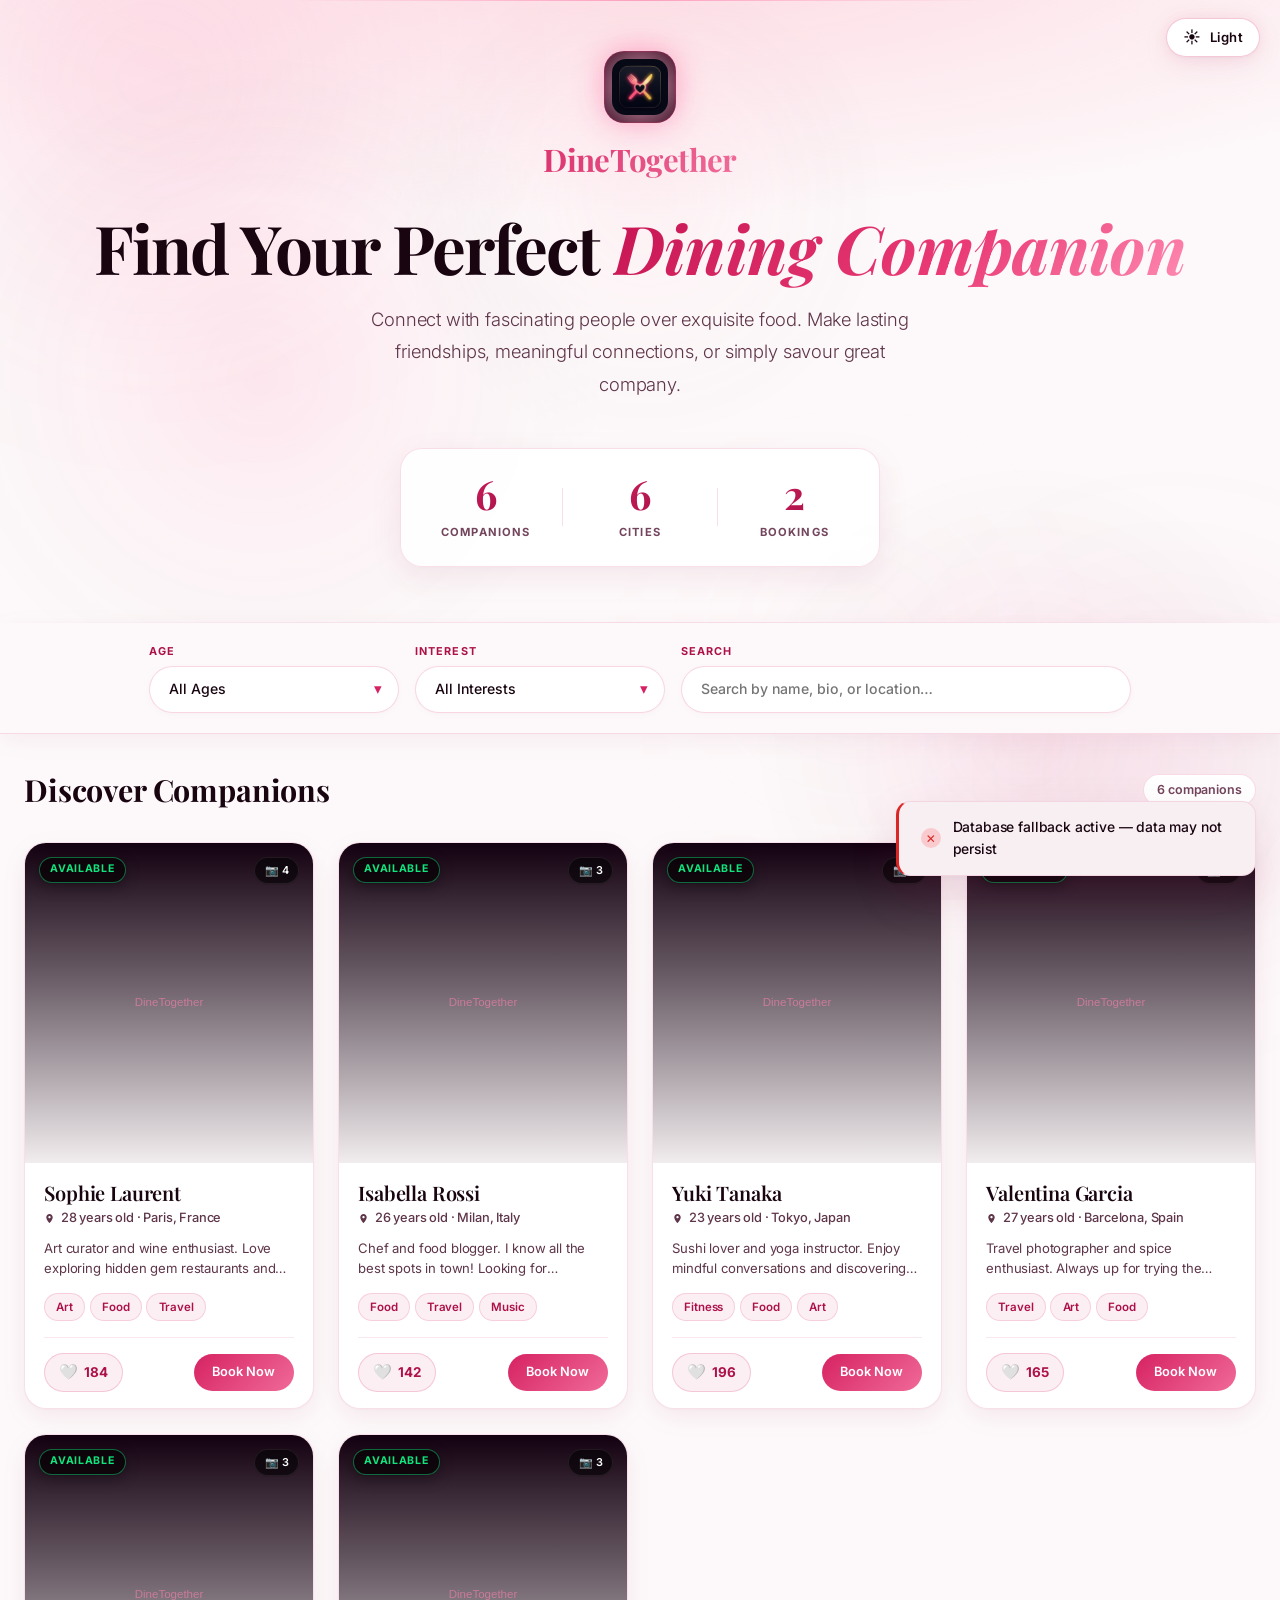
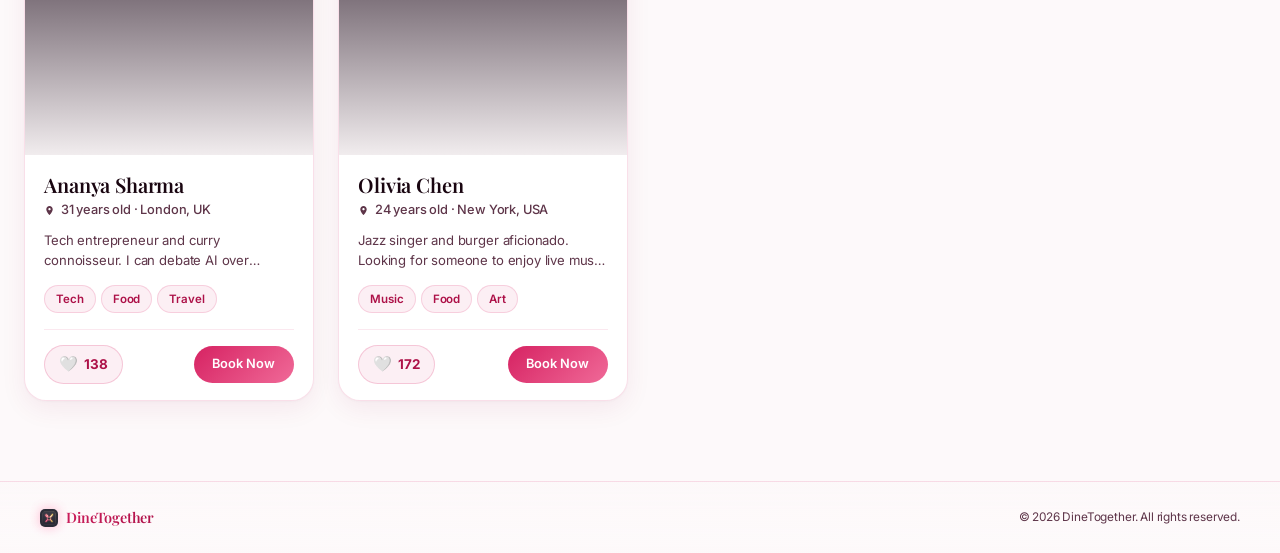
==== index.html @ f547cc87 "refactor: remove hero badge and bump service worker cache to v8" ====
<!DOCTYPE html>
<html lang="en">

<head>
    <meta charset="UTF-8">
    <meta name="viewport" content="width=device-width, initial-scale=1.0, viewport-fit=cover">
    <meta name="description" content="DineTogether — Find your perfect dining companion. Connect over great food.">
    <meta name="theme-color" content="#0d0008">
    <meta name="apple-mobile-web-app-capable" content="yes">
    <meta name="apple-mobile-web-app-status-bar-style" content="black-translucent">
    <meta name="apple-mobile-web-app-title" content="DineTogether">
    <meta name="mobile-web-app-capable" content="yes">
    <meta property="og:title" content="DineTogether — Find Your Perfect Dining Companion">
    <meta property="og:description" content="Connect with fascinating people over exquisite food.">
    <meta property="og:type" content="website">

    <title>DineTogether — Find Your Perfect Dining Companion</title>

    <!-- PWA -->
    <link rel="manifest" href="manifest.json">
    <link rel="apple-touch-icon" href="icons/icon-512.png">
    <link rel="icon" type="image/png" href="icons/icon-512.png">

    <!-- Fonts -->
    <link rel="preconnect" href="https://fonts.googleapis.com">
    <link rel="preconnect" href="https://fonts.gstatic.com" crossorigin>
    <link rel="preconnect" href="https://images.unsplash.com" crossorigin>
    <link
        href="https://fonts.googleapis.com/css2?family=Playfair+Display:ital,wght@0,400;0,500;0,600;0,700;1,400;1,600;1,700&family=Inter:wght@300;400;500;600;700&display=swap"
        rel="stylesheet">

    <!-- Immediate Theme Initialization (prevents flash) -->
    <script>
        (function() {
            try {
                const saved = localStorage.getItem('dinetogether-theme');
                const prefersLight = window.matchMedia && window.matchMedia('(prefers-color-scheme: light)').matches;
                const theme = saved || (prefersLight ? 'light' : 'dark');
                document.documentElement.setAttribute('data-theme', theme);
            } catch (e) {}
        })();
    </script>

    <!-- sql.js WASM SQLite (must load before db.js) -->
    <script src="https://cdnjs.cloudflare.com/ajax/libs/sql.js/1.10.3/sql-wasm.js"></script>

    <link rel="stylesheet" href="styles.css">
</head>

<body>
    <!-- Skip to content (accessibility) -->
    <a href="#profiles-grid" class="skip-link">Skip to companions</a>

    <!-- Theme Toggle (Light / Dark Mode) -->
    <button id="theme-toggle" class="theme-toggle-btn" type="button" aria-label="Switch to Light mode" title="Switch to ☀️ Light mode">
        <span class="theme-icon theme-icon-dark" aria-hidden="true">🌙</span>
        <span class="theme-icon theme-icon-light" aria-hidden="true" hidden style="display:none;">☀️</span>
        <span class="theme-label" id="theme-label">Dark</span>
    </button>
    <script>
        (function() {
            try {
                var t = document.documentElement.getAttribute('data-theme');
                if (t === 'light') {
                    var btn = document.getElementById('theme-toggle');
                    if (btn) {
                        btn.setAttribute('title', 'Switch to 🌙 Dark mode');
                        btn.setAttribute('aria-label', 'Switch to Dark mode');
                        var label = document.getElementById('theme-label');
                        if (label) label.textContent = 'Light';
                        var d = btn.querySelector('.theme-icon-dark');
                        var l = btn.querySelector('.theme-icon-light');
                        if (d) { d.hidden = true; d.style.display = 'none'; }
                        if (l) { l.hidden = false; l.style.display = 'inline-flex'; }
                    }
                }
            } catch (_) {}
        })();
    </script>

    <!-- Aurora Canvas -->
    <canvas id="aurora-canvas" aria-hidden="true"></canvas>

    <!-- Floating Orbs -->
    <div class="orb orb-1" aria-hidden="true"></div>
    <div class="orb orb-2" aria-hidden="true"></div>
    <div class="orb orb-3" aria-hidden="true"></div>

    <!-- PWA Install Banner -->
    <div id="install-banner" class="install-banner" hidden>
        <div class="install-banner-inner">
            <img src="icons/icon-512.png" width="40" height="40" alt="DineTogether">
            <div class="install-text">
                <strong>Install DineTogether</strong>
                <span>Add to your home screen</span>
            </div>
            <button class="btn-install" id="btn-install" type="button">Install</button>
            <button class="btn-install-close" id="btn-install-close" type="button" aria-label="Dismiss">✕</button>
        </div>
    </div>

    <!-- ══════════════════ CLIENT VIEW ══════════════════ -->
    <div id="client-view" class="page active" role="tabpanel">
        <section class="hero">
            <div class="hero-bg" aria-hidden="true"></div>
            <div class="hero-content">
                <!-- Brand logo — also serves as triple-click admin shortcut -->
                <a href="#" id="logo-home" class="hero-brand" aria-label="DineTogether — home">
                    <div class="hero-logo-wrap" aria-hidden="true">
                        <img src="icons/icon-512.png" alt="" class="hero-logo-img" width="56" height="56">
                    </div>
                    <span class="hero-brand-title">DineTogether</span>
                </a>

                <h1>Find Your Perfect <span class="highlight">Dining Companion</span></h1>
                <p>Connect with fascinating people over exquisite food. Make lasting friendships, meaningful
                    connections, or simply savour great company.</p>

                <!-- Live stats from DB -->
                <div class="hero-stats" aria-label="Platform statistics">
                    <div class="stat">
                        <span class="stat-number" id="stat-companions">—</span>
                        <span class="stat-label">Companions</span>
                    </div>
                    <div class="stat-divider" aria-hidden="true"></div>
                    <div class="stat">
                        <span class="stat-number" id="stat-cities">—</span>
                        <span class="stat-label">Cities</span>
                    </div>
                    <div class="stat-divider" aria-hidden="true"></div>
                    <div class="stat">
                        <span class="stat-number" id="stat-bookings">—</span>
                        <span class="stat-label">Bookings</span>
                    </div>
                </div>
            </div>
        </section>

        <section class="filters-section" aria-label="Filter companions">
            <div class="filters-inner">
                <div class="filter-group">
                    <label for="filter-age">Age</label>
                    <div class="select-wrap">
                        <select id="filter-age">
                            <option value="">All Ages</option>
                            <option value="18-24">18 – 24 years</option>
                            <option value="25-29">25 – 29 years</option>
                            <option value="30-34">30 – 34 years</option>
                            <option value="35+">35+ years</option>
                        </select>
                    </div>
                </div>
                <div class="filter-group">
                    <label for="filter-interest">Interest</label>
                    <div class="select-wrap">
                        <select id="filter-interest">
                            <option value="">All Interests</option>
                            <option value="art">🎨 Art &amp; Culture</option>
                            <option value="music">🎵 Music</option>
                            <option value="travel">✈️ Travel</option>
                            <option value="fitness">💪 Fitness</option>
                            <option value="tech">💻 Technology</option>
                            <option value="food">🍷 Food &amp; Wine</option>
                        </select>
                    </div>
                </div>
                <div class="filter-group filter-search-group">
                    <label for="filter-search">Search</label>
                    <div class="search-input-wrap">
                        <input type="search" id="filter-search" placeholder="Search by name, bio, or location…"
                            autocomplete="off" enterkeyhint="search">
                        <button class="search-clear" id="search-clear" type="button" aria-label="Clear search"
                            hidden>✕</button>
                    </div>
                </div>
            </div>
        </section>

        <section class="profiles-section">
            <div class="profiles-section-header">
                <h2>Discover Companions</h2>
                <span class="results-count" id="results-count" aria-live="polite" aria-atomic="true"></span>
            </div>
            <div id="profiles-grid" class="profiles-grid" role="list"></div>
        </section>

        <footer class="site-footer">
            <div class="site-footer-inner">
                <span class="footer-brand">
                    <img src="icons/icon-512.png" alt="" width="18" height="18" aria-hidden="true">
                    DineTogether
                </span>
                <span class="footer-copy">© <span id="footer-year"></span> DineTogether. All rights reserved.</span>
            </div>
        </footer>
    </div>

    <!-- ══════════════════ ADMIN VIEW (hidden route /_/admin) ══════════════════ -->
    <div id="admin-view" class="page" role="tabpanel" hidden>

        <!-- Admin header branding with app logo -->
        <div class="admin-header-strip">
            <div class="admin-brand-badge">
                <img src="icons/icon-512.png" alt="DineTogether" width="28" height="28" class="admin-brand-icon">
                <span class="admin-brand-title">DineTogether Admin</span>
            </div>
            <div class="admin-quick-stats" id="admin-quick-stats">
                <span class="quick-stat"><span class="quick-stat-num" id="qs-profiles">0</span><span
                        class="quick-stat-lbl">Profiles</span></span>
                <span class="quick-stat"><span class="quick-stat-num" id="qs-pending">0</span><span
                        class="quick-stat-lbl">Pending</span></span>
                <span class="quick-stat"><span class="quick-stat-num" id="qs-clients">0</span><span
                        class="quick-stat-lbl">Clients</span></span>
            </div>
        </div>

        <div class="admin-tabs" role="tablist" aria-label="Admin sections">
            <button class="admin-tab admin-exit-tab" type="button" data-page="client" title="Back to site"
                aria-label="Back to main site">
                ← Back to Site
            </button>
            <button class="admin-tab active" type="button" data-tab="profiles" id="tab-profiles" role="tab"
                aria-selected="true" aria-controls="admin-profiles">
                <svg width="14" height="14" fill="currentColor" viewBox="0 0 24 24" aria-hidden="true">
                    <path
                        d="M12 12c2.21 0 4-1.79 4-4s-1.79-4-4-4-4 1.79-4 4 1.79 4 4 4zm0 2c-2.67 0-8 1.34-8 4v2h16v-2c0-2.66-5.33-4-8-4z" />
                </svg>
                Profiles
            </button>
            <button class="admin-tab" type="button" data-tab="requests" id="tab-requests" role="tab"
                aria-selected="false" aria-controls="admin-requests">
                <svg width="14" height="14" fill="currentColor" viewBox="0 0 24 24" aria-hidden="true">
                    <path
                        d="M20 4H4c-1.1 0-2 .9-2 2v12c0 1.1.9 2 2 2h16c1.1 0 2-.9 2-2V6c0-1.1-.9-2-2-2zm0 14H4V8l8 5 8-5v10zm-8-7L4 6h16l-8 5z" />
                </svg>
                Bookings <span id="request-badge" class="badge" hidden>0</span>
            </button>
            <button class="admin-tab" type="button" data-tab="clients" id="tab-clients" role="tab"
                aria-selected="false" aria-controls="admin-clients">
                <svg width="14" height="14" fill="currentColor" viewBox="0 0 24 24" aria-hidden="true">
                    <path
                        d="M16 11c1.66 0 2.99-1.34 2.99-3S17.66 5 16 5c-1.66 0-3 1.34-3 3s1.34 3 3 3zm-8 0c1.66 0 2.99-1.34 2.99-3S9.66 5 8 5C6.34 5 5 6.34 5 8s1.34 3 3 3zm0 2c-2.33 0-7 1.17-7 3.5V19h14v-2.5c0-2.33-4.67-3.5-7-3.5zm8 0c-.29 0-.62.02-.97.05 1.16.84 1.97 1.97 1.97 3.45V19h6v-2.5c0-2.33-4.67-3.5-7-3.5z" />
                </svg>
                Clients
            </button>
            <button class="admin-tab" type="button" data-tab="database" id="tab-database" role="tab"
                aria-selected="false" aria-controls="admin-database">
                <svg width="14" height="14" fill="currentColor" viewBox="0 0 24 24" aria-hidden="true">
                    <path
                        d="M12 2C6.48 2 2 4.02 2 6.5v11C2 20 6.48 22 12 22s10-2.02 10-4.5v-11C22 4.02 17.52 2 12 2zm0 2.2c3.98 0 7.8 1.14 8 2.3-.2 1.16-4.02 2.3-8 2.3s-7.8-1.14-8-2.3c.2-1.16 4.02-2.3 8-2.3zm8 6.3c-.56.55-2.22 1.25-4.47 1.63-.97.16-2.22.27-3.53.27s-2.56-.11-3.53-.27C6.22 11.75 4.56 11.05 4 10.5V8.53c1.94 1.12 5.02 1.67 8 1.67s6.06-.55 8-1.67v1.97zm0 5.5c-.56.55-2.22 1.25-4.47 1.63-.97.16-2.22.27-3.53.27s-2.56-.11-3.53-.27C6.22 17.25 4.56 16.55 4 16v-1.97c1.94 1.12 5.02 1.67 8 1.67s6.06-.55 8-1.67v1.97z" />
                </svg>
                SQLite DB
            </button>
        </div>

        <div id="admin-profiles" class="admin-panel active" role="tabpanel" aria-labelledby="tab-profiles">
            <div class="panel-header">
                <h2>Manage Profiles</h2>
                <button class="btn btn-primary btn-icon" type="button" id="btn-add-profile">
                    <svg width="15" height="15" fill="currentColor" viewBox="0 0 24 24" aria-hidden="true">
                        <path d="M19 13h-6v6h-2v-6H5v-2h6V5h2v6h6v2z" />
                    </svg>
                    Add Profile
                </button>
            </div>
            <div id="admin-profiles-list" class="admin-profiles-list"></div>
        </div>

        <div id="admin-requests" class="admin-panel" role="tabpanel" aria-labelledby="tab-requests" hidden>
            <div class="panel-header" style="flex-direction:column;align-items:flex-start;gap:0.75rem">
                <h2>Manage Bookings</h2>
                <div class="requests-filter-pills" id="requests-filter-pills" role="tablist"
                    aria-label="Filter bookings">
                    <button class="req-filter-pill active" type="button" data-filter="all" role="tab"
                        aria-selected="true">All Bookings (<span id="cnt-all">0</span>)</button>
                    <button class="req-filter-pill" type="button" data-filter="pending" role="tab"
                        aria-selected="false">⏳ Pending (<span id="cnt-pending">0</span>)</button>
                    <button class="req-filter-pill" type="button" data-filter="accepted" role="tab"
                        aria-selected="false">✅ Accepted (<span id="cnt-accepted">0</span>)</button>
                    <button class="req-filter-pill" type="button" data-filter="declined" role="tab"
                        aria-selected="false">❌ Cancelled (<span id="cnt-declined">0</span>)</button>
                </div>
            </div>
            <div id="admin-requests-list" class="admin-requests-list"></div>
        </div>

        <div id="admin-clients" class="admin-panel" role="tabpanel" aria-labelledby="tab-clients" hidden>
            <div class="panel-header">
                <h2>Registered Clients</h2>
            </div>
            <div id="admin-clients-list" class="admin-clients-list"></div>
        </div>

        <div id="admin-database" class="admin-panel" role="tabpanel" aria-labelledby="tab-database" hidden>
            <div class="panel-header">
                <h2>SQLite Database Manager</h2>
                <div style="display:flex;gap:0.5rem;flex-wrap:wrap">
                    <button class="btn btn-primary btn-icon" type="button" id="btn-download-sqlite"
                        title="Download real binary .sqlite file">
                        <svg width="15" height="15" fill="currentColor" viewBox="0 0 24 24" aria-hidden="true">
                            <path d="M19 9h-4V3H9v6H5l7 7 7-7zM5 18v2h14v-2H5z" />
                        </svg>
                        Export .sqlite File
                    </button>
                    <button class="btn btn-secondary btn-icon" type="button" id="btn-export-json">
                        <svg width="15" height="15" fill="currentColor" viewBox="0 0 24 24" aria-hidden="true">
                            <path
                                d="M14 2H6c-1.1 0-1.99.9-1.99 2L4 20c0 1.1.89 2 1.99 2H18c1.1 0 2-.9 2-2V8l-6-6zm2 16H8v-2h8v2zm0-4H8v-2h8v2zm-3-5V3.5L18.5 9H13z" />
                        </svg>
                        Export JSON
                    </button>
                </div>
            </div>
            <div class="db-manager-grid">
                <div class="db-card">
                    <div class="db-card-title">Engine &amp; Persistence Status</div>
                    <div class="db-stat-row"><span>Engine:</span><strong style="color:var(--rose-soft)">sql.js SQLite 3
                            (WebAssembly)</strong></div>
                    <div class="db-stat-row"><span>Storage:</span><strong style="color:var(--success)">IndexedDB Binary
                            Store (DineTogetherV3)</strong></div>
                    <div class="db-stat-row"><span>Sync Mode:</span><strong>Real-time flush on every write</strong>
                    </div>
                </div>
                <div class="db-card">
                    <div class="db-card-title">Live SQLite Tables &amp; Rows</div>
                    <div class="db-stat-row"><span>profiles:</span><strong id="db-stat-profiles" class="badge">0
                            rows</strong></div>
                    <div class="db-stat-row"><span>clients:</span><strong id="db-stat-clients" class="badge">0
                            rows</strong></div>
                    <div class="db-stat-row"><span>requests:</span><strong id="db-stat-requests" class="badge">0
                            rows</strong></div>
                    <div class="db-stat-row"><span>photos (IDB store):</span><strong id="db-stat-photos"
                            class="badge">0 files</strong></div>
                </div>
            </div>

            <!-- SQL Query Runner -->
            <div class="db-query-section" style="margin-top:1.5rem">
                <h3
                    style="font-size:1.05rem;margin-bottom:0.6rem;color:var(--text);font-family:'Playfair Display',serif">
                    Execute SQL Query (Direct to SQLite)</h3>
                <div style="display:flex;gap:0.75rem;margin-bottom:0.75rem;flex-wrap:wrap">
                    <input type="text" id="sql-query-input"
                        value="SELECT id, name, age, likes, location, available FROM profiles"
                        style="flex:1;min-width:0;background:var(--bg-elevated);border:1px solid var(--border);border-radius:var(--radius-xs);padding:0.6rem 0.9rem;color:var(--text);font-family:monospace;font-size:0.85rem"
                        aria-label="SQL query input">
                    <button class="btn btn-primary" id="btn-run-query" type="button">Run SQL</button>
                </div>
                <div id="sql-query-result"
                    style="overflow-x:auto;max-height:300px;background:var(--bg-card);border:1px solid var(--border);border-radius:var(--radius-xs);padding:0.75rem;font-size:0.8rem;font-family:monospace">
                </div>
            </div>
        </div>
    </div>

    <!-- ══════════════════ MODALS ══════════════════ -->

    <!-- Profile Detail -->
    <div id="profile-modal" class="modal-overlay" role="dialog" aria-modal="true" aria-labelledby="modal-profile-title"
        hidden>
        <div class="modal modal-large">
            <div class="modal-handle" aria-hidden="true"></div>
            <button class="modal-close" type="button" data-close="profile" aria-label="Close profile">
                <svg width="16" height="16" fill="currentColor" viewBox="0 0 24 24" aria-hidden="true">
                    <path
                        d="M19 6.41L17.59 5 12 10.59 6.41 5 5 6.41 10.59 12 5 17.59 6.41 19 12 13.41 17.59 19 19 17.59 13.41 12z" />
                </svg>
            </button>
            <div id="modal-content"></div>
        </div>
    </div>

    <!-- Booking -->
    <div id="booking-modal" class="modal-overlay" role="dialog" aria-modal="true" aria-labelledby="booking-title"
        hidden>
        <div class="modal modal-booking">
            <div class="modal-handle" aria-hidden="true"></div>
            <button class="modal-close" type="button" data-close="booking" aria-label="Close booking">
                <svg width="16" height="16" fill="currentColor" viewBox="0 0 24 24" aria-hidden="true">
                    <path
                        d="M19 6.41L17.59 5 12 10.59 6.41 5 5 6.41 10.59 12 5 17.59 6.41 19 12 13.41 17.59 19 19 17.59 13.41 12z" />
                </svg>
            </button>
            <div id="booking-content"></div>
        </div>
    </div>

    <!-- Add/Edit Profile + Photo Manager -->
    <div id="profile-form-modal" class="modal-overlay" role="dialog" aria-modal="true"
        aria-labelledby="profile-form-title" hidden>
        <div class="modal modal-form">
            <div class="modal-handle" aria-hidden="true"></div>
            <button class="modal-close" type="button" data-close="form" aria-label="Close form">
                <svg width="16" height="16" fill="currentColor" viewBox="0 0 24 24" aria-hidden="true">
                    <path
                        d="M19 6.41L17.59 5 12 10.59 6.41 5 5 6.41 10.59 12 5 17.59 6.41 19 12 13.41 17.59 19 19 17.59 13.41 12z" />
                </svg>
            </button>
            <div id="profile-form-content"></div>
        </div>
    </div>

    <!-- Full Picture Lightbox Modal -->
    <div id="lightbox-modal" class="modal-overlay lightbox-overlay" role="dialog" aria-modal="true"
        aria-label="Full photo view" hidden>
        <button class="lightbox-close" type="button" id="btn-lightbox-close" aria-label="Close full view">✕</button>
        <div class="lightbox-content">
            <img id="lightbox-img" src="" alt="Full companion photo" class="lightbox-img">
            <div id="lightbox-caption" class="lightbox-caption"></div>
        </div>
    </div>

    <!-- Toast container -->
    <div id="toast-container" class="toast-container" aria-live="polite" role="status"></div>

    <!-- Loading screen -->
    <div id="loading-overlay" class="loading-overlay" role="progressbar" aria-label="Loading DineTogether">
        <div class="loading-inner">
            <div class="loading-logo" aria-hidden="true">
                <img src="icons/icon-512.png" alt="DineTogether" width="68" height="68" class="loading-logo-img">
            </div>
            <div class="loading-text">DineTogether</div>
            <div class="loading-bar">
                <div class="loading-bar-fill"></div>
            </div>
            <div class="loading-sub" id="loading-sub">Initialising SQLite database…</div>
        </div>
    </div>

    <!-- DB module (must come before app.js) -->
    <script src="db.js"></script>
    <script src="app.js" defer></script>
</body>

</html>
---- styles.css ----
/* ════════════════════════════════════════════════════
   DineTogether v3 — Deep Rose · Pink · Sultry Dark
   ════════════════════════════════════════════════════ */

/* ── Design Tokens — Velvet Noir (Dark) & Champagne Pearl (Light) ── */
:root, [data-theme="dark"] {
    /* Core rose & rose gold palette */
    --rose:        #ff2d78;
    --rose-dark:   #cc1a5f;
    --rose-deep:   #8a0f3d;
    --rose-light:  #ff6ea3;
    --rose-soft:   #ffb8cc;
    --rose-champagne: #f7d5de;
    --rose-ghost:  rgba(255, 45, 120, 0.12);
    --rose-glow:   rgba(255, 45, 120, 0.32);

    /* Luxury metals */
    --gold:        #d4af37;
    --gold-soft:   #f5d7b5;
    --gold-glow:   rgba(212, 175, 55, 0.28);

    /* Backgrounds — deep velvet noir with subtle rose undertones */
    --bg:          #080206;
    --bg-card:     #11040e;
    --bg-elevated: #1a0717;
    --bg-glass:    rgba(12, 2, 9, 0.82);
    --bg-glass-card: rgba(18, 4, 15, 0.72);
    --bg-glass2:   rgba(255, 255, 255, 0.04);

    /* Typography */
    --text:        #fcf4f8;
    --text-secondary: #e6cbd7;
    --text-muted:  #b38a9d;
    --text-dim:    #94697d;

    /* Semantic colours */
    --success:     #10e57d;
    --warning:     #f7ad39;
    --danger:      #ff4242;
    --info:        #3acaf9;

    /* Borders */
    --border:      rgba(255, 45, 120, 0.14);
    --border-hover:rgba(255, 45, 120, 0.48);
    --border-glow: rgba(255, 45, 120, 0.26);
    --border-subtle: rgba(255, 255, 255, 0.06);

    /* Gradients */
    --grad-rose:   linear-gradient(135deg, #ff2d78 0%, #ffa5bc 100%);
    --grad-hot:    linear-gradient(135deg, #ff0859 0%, #ff6ea3 55%, #ffdce5 100%);
    --grad-deep:   linear-gradient(135deg, #380218 0%, #080206 100%);
    --grad-card:   linear-gradient(160deg, rgba(255,45,120,0.07) 0%, transparent 70%);
    --grad-hero:   radial-gradient(ellipse 100% 60% at 50% -10%,
                       rgba(255, 45, 120, 0.24) 0%, transparent 75%);
    --grad-gold:   linear-gradient(135deg, #d4af37 0%, #f5e2b3 100%);

    /* Shadows */
    --shadow:      0 10px 35px rgba(0,0,0,0.65);
    --shadow-lg:   0 24px 64px rgba(0,0,0,0.75);
    --shadow-rose: 0 0 50px rgba(255, 45, 120, 0.16);
    --shadow-glow: 0 0 40px rgba(255, 45, 120, 0.38);

    /* Card overlay gradient */
    --card-overlay: linear-gradient(to top, rgba(12,2,9,0.92) 0%, rgba(12,2,9,0.3) 55%, transparent 100%);
    --theme-toggle-bg: rgba(18, 4, 15, 0.85);
    --footer-bg:       linear-gradient(to top, rgba(8, 2, 6, 0.95), rgba(8, 2, 6, 0.4) 65%, transparent 100%);
    --modal-backdrop:  rgba(0, 0, 0, 0.82);
    --modal-actions-bg: rgba(17, 4, 14, 0.95);
    --gallery-theater-bg: #050104;

    /* Geometry */
    --radius:      22px;
    --radius-sm:   14px;
    --radius-xs:   9px;
    --nav-h:       0px;

    /* Motion */
    --ease:        cubic-bezier(0.4, 0, 0.2, 1);
    --ease-bounce: cubic-bezier(0.34, 1.56, 0.64, 1);
    --t:           0.22s var(--ease);
    --t-slow:      0.4s  var(--ease);
}

/* ── Light Mode — Champagne Pearl & Haute Rose ── */
[data-theme="light"] {
    /* Core rose & rose gold palette */
    --rose:        #d62262;
    --rose-dark:   #ad1148;
    --rose-deep:   #7d0a33;
    --rose-light:  #f04d87;
    --rose-soft:   #9c2250;
    --rose-champagne: #6e1c3a;
    --rose-ghost:  rgba(214, 34, 98, 0.08);
    --rose-glow:   rgba(214, 34, 98, 0.22);

    /* Luxury metals */
    --gold:        #b88a22;
    --gold-soft:   #755513;
    --gold-glow:   rgba(184, 138, 34, 0.22);

    /* Backgrounds — luxurious alabaster & warm pearl */
    --bg:          #fdf9fa;
    --bg-card:     #ffffff;
    --bg-elevated: #f8eff3;
    --bg-glass:    rgba(253, 249, 250, 0.88);
    --bg-glass-card: rgba(255, 255, 255, 0.88);
    --bg-glass2:   rgba(0, 0, 0, 0.03);

    /* Typography — rich deep espresso & velvet tones */
    --text:        #190510;
    --text-secondary: #3b1425;
    --text-muted:  #5e3549;
    --text-dim:    #73455c;

    /* Semantic colours */
    --success:     #0ba357;
    --warning:     #c77a0c;
    --danger:      #dc2626;
    --info:        #0284c7;

    /* Borders */
    --border:      rgba(214, 34, 98, 0.12);
    --border-hover:rgba(214, 34, 98, 0.38);
    --border-glow: rgba(214, 34, 98, 0.25);
    --border-subtle: rgba(0, 0, 0, 0.06);

    /* Gradients */
    --grad-rose:   linear-gradient(135deg, #d62262 0%, #f06a98 100%);
    --grad-hot:    linear-gradient(135deg, #c41350 0%, #ea3b77 60%, #ff8db3 100%);
    --grad-deep:   linear-gradient(135deg, #f7edf2 0%, #ffffff 100%);
    --grad-card:   linear-gradient(160deg, rgba(214,34,98,0.04) 0%, transparent 70%);
    --grad-hero:   radial-gradient(ellipse 100% 60% at 50% -10%,
                       rgba(255, 179, 198, 0.45) 0%, transparent 75%);
    --grad-gold:   linear-gradient(135deg, #b88a22 0%, #e6be60 100%);

    /* Shadows */
    --shadow:      0 8px 30px rgba(138, 20, 68, 0.07), 0 1px 3px rgba(0,0,0,0.04);
    --shadow-lg:   0 20px 50px rgba(138, 20, 68, 0.12), 0 2px 6px rgba(0,0,0,0.04);
    --shadow-rose: 0 0 45px rgba(214, 34, 98, 0.12);
    --shadow-glow: 0 0 35px rgba(214, 34, 98, 0.25);

    /* Card overlay gradient */
    --card-overlay: linear-gradient(to top, rgba(253,249,250,0.95) 0%, rgba(253,249,250,0.4) 55%, transparent 100%);
    --theme-toggle-bg: rgba(255, 255, 255, 0.95);
    --footer-bg:       linear-gradient(to top, rgba(253, 249, 250, 0.98), rgba(253, 249, 250, 0.6) 65%, transparent 100%);
    --modal-backdrop:  rgba(31, 10, 21, 0.48);
    --modal-actions-bg: rgba(255, 255, 255, 0.96);
    --gallery-theater-bg: #12050e;
}

/* ── Reset ── */
*, *::before, *::after { margin: 0; padding: 0; box-sizing: border-box; }
html {
    scroll-behavior: smooth;
    -webkit-text-size-adjust: 100%;
    height: 100%;
    -webkit-tap-highlight-color: transparent;
}
body {
    font-family: 'Inter', system-ui, -apple-system, sans-serif;
    background: var(--bg);
    color: var(--text);
    line-height: 1.6;
    overflow-x: hidden;
    min-height: 100dvh;
    -webkit-font-smoothing: antialiased;
    letter-spacing: -0.01em;
}
img { max-width: 100%; height: auto; display: block; }
button, input, select, textarea { font: inherit; color: inherit; touch-action: manipulation; }
button { cursor: pointer; border: none; background: none; }
a { color: inherit; text-decoration: none; touch-action: manipulation; }

/* ── Scrollbar ── */
::-webkit-scrollbar { width: 4px; height: 4px; }
::-webkit-scrollbar-track { background: transparent; }
::-webkit-scrollbar-thumb { background: var(--rose-deep); border-radius: 3px; }
::-webkit-scrollbar-thumb:hover { background: var(--rose); }

/* ── Aurora Canvas ── */
#aurora-canvas {
    position: fixed; inset: 0; z-index: 0;
    pointer-events: none; opacity: 0.4;
}

/* ── Floating Orbs ── */
.orb {
    position: fixed; border-radius: 50%;
    filter: blur(90px); pointer-events: none; z-index: 0;
    animation: orbFloat linear infinite;
}
.orb-1 {
    width: 600px; height: 600px;
    background: radial-gradient(circle, rgba(255,45,120,0.14) 0%, transparent 70%);
    top: -220px; left: -150px; animation-duration: 30s;
}
.orb-2 {
    width: 420px; height: 420px;
    background: radial-gradient(circle, rgba(180,0,80,0.10) 0%, transparent 70%);
    bottom: -80px; right: -100px; animation-duration: 25s; animation-direction: reverse;
}
.orb-3 {
    width: 300px; height: 300px;
    background: radial-gradient(circle, rgba(255,160,190,0.08) 0%, transparent 70%);
    top: 55%; left: 55%; animation-duration: 38s;
}
@keyframes orbFloat {
    0%,100% { transform: translate(0,0) scale(1); }
    25%      { transform: translate(30px,-25px) scale(1.06); }
    50%      { transform: translate(-20px,30px) scale(0.94); }
    75%      { transform: translate(22px,18px) scale(1.03); }
}

/* ── Loading ── */
.loading-overlay {
    position: fixed; inset: 0; background: var(--bg);
    z-index: 9999; display: flex; align-items: center;
    justify-content: center; transition: opacity .5s var(--ease);
}
.loading-overlay.fade-out { opacity: 0; pointer-events: none; }
.loading-overlay.hidden    { display: none; }
.loading-inner { display: flex; flex-direction: column; align-items: center; gap: 1rem; }
.loading-logo {
    animation: loadPulse 1.5s ease-in-out infinite;
    filter: drop-shadow(0 0 24px rgba(255,45,120,0.55));
}
@keyframes loadPulse {
    0%,100% { transform: scale(1); opacity: 1; }
    50%      { transform: scale(1.1); opacity: 0.75; }
}
.loading-text {
    font-family: 'Playfair Display', serif; font-size: 1.5rem; font-weight: 700;
    background: var(--grad-rose); -webkit-background-clip: text;
    background-clip: text; -webkit-text-fill-color: transparent;
}
.loading-bar { width: 160px; height: 3px; background: var(--bg-elevated); border-radius: 99px; overflow: hidden; }
.loading-bar-fill {
    height: 100%; background: var(--grad-rose); border-radius: 99px;
    animation: loadBar 1.8s ease-in-out infinite;
}
@keyframes loadBar {
    0%   { width: 0; margin-left: 0; }
    50%  { width: 100%; margin-left: 0; }
    100% { width: 0; margin-left: 100%; }
}
.loading-sub { font-size: 0.78rem; color: var(--text-dim); }

/* ── App Brand Logo & Hero Branding ── */
.hero-brand {
    display: inline-flex;
    flex-direction: column;
    align-items: center;
    gap: .75rem;
    margin-bottom: 1.6rem;
    cursor: pointer;
    user-select: none;
    -webkit-user-select: none;
    transition: transform var(--t);
    text-decoration: none;
}
.hero-brand:hover {
    transform: translateY(-3px);
}
.hero-logo-wrap {
    position: relative;
    width: 72px;
    height: 72px;
    border-radius: 20px;
    display: flex;
    align-items: center;
    justify-content: center;
    background: radial-gradient(circle, rgba(255,45,120,0.28) 0%, rgba(19,0,16,0.92) 100%);
    border: 1.5px solid var(--border-hover);
    box-shadow: 0 0 30px rgba(255,45,120,0.38), inset 0 0 16px rgba(255,45,120,0.22);
    transition: all var(--t);
}
.hero-brand:hover .hero-logo-wrap {
    box-shadow: 0 0 45px rgba(255,45,120,0.65), inset 0 0 22px rgba(255,45,120,0.4);
    border-color: var(--rose);
    transform: scale(1.06);
}
.hero-logo-img {
    width: 56px;
    height: 56px;
    border-radius: 14px;
    object-fit: cover;
    display: block;
}
.hero-brand-title {
    font-family: 'Playfair Display', serif;
    font-size: clamp(1.45rem, 3.8vw, 1.95rem);
    font-weight: 700;
    letter-spacing: -0.02em;
    background: var(--grad-rose);
    -webkit-background-clip: text;
    background-clip: text;
    -webkit-text-fill-color: transparent;
}

.loading-logo-img {
    width: 68px;
    height: 68px;
    border-radius: 18px;
    object-fit: cover;
    border: 1.5px solid var(--border-hover);
    box-shadow: 0 0 35px rgba(255,45,120,0.6);
}

/* ── Admin Header & Exit Navigation ── */
.admin-header-strip {
    display: flex;
    align-items: center;
    justify-content: space-between;
    gap: 1rem;
    padding: max(1.2rem, calc(env(safe-area-inset-top, 0px) + 0.8rem)) 1.5rem 0.5rem;
    max-width: 1200px;
    margin: 0 auto;
    flex-wrap: wrap;
}
.admin-brand-badge {
    display: inline-flex;
    align-items: center;
    gap: .7rem;
    padding: .45rem 1rem;
    background: var(--bg-card);
    border: 1px solid var(--border);
    border-radius: 999px;
    box-shadow: 0 0 22px rgba(255,45,120,0.14);
}
.admin-brand-icon {
    width: 28px;
    height: 28px;
    border-radius: 8px;
    object-fit: cover;
}
.admin-brand-title {
    font-family: 'Playfair Display', serif;
    font-size: 1.05rem;
    font-weight: 700;
    background: var(--grad-rose);
    -webkit-background-clip: text;
    background-clip: text;
    -webkit-text-fill-color: transparent;
}
.admin-quick-stats { display: flex; gap: .75rem; }
.quick-stat {
    display: flex; flex-direction: column; align-items: center;
    background: var(--bg-elevated); border: 1px solid var(--border);
    border-radius: var(--radius-xs); padding: .32rem .75rem;
}
.quick-stat-num {
    font-size: 1.15rem; font-weight: 700; font-family: 'Playfair Display', serif;
    background: var(--grad-rose); -webkit-background-clip: text;
    background-clip: text; -webkit-text-fill-color: transparent; line-height: 1.1;
}
.quick-stat-lbl { font-size: .58rem; color: var(--text-dim); text-transform: uppercase; letter-spacing: .08em; font-weight: 600; }

.admin-exit-tab {
    background: rgba(255, 45, 120, 0.12) !important;
    border-color: rgba(255, 45, 120, 0.35) !important;
    color: var(--rose-soft) !important;
    font-weight: 600 !important;
}
.admin-exit-tab:hover {
    background: var(--rose) !important;
    color: #fff !important;
    border-color: var(--rose) !important;
    box-shadow: 0 0 16px var(--rose-glow) !important;
}

/* ── Install Banner ── */
.install-banner {
    position: fixed; bottom: calc(1rem + env(safe-area-inset-bottom, 0px)); left: 50%;
    transform: translateX(-50%) translateY(140px); z-index: 900;
    max-width: 480px; width: calc(100% - 2rem); transition: transform .4s var(--ease-bounce);
}
.install-banner.visible { transform: translateX(-50%) translateY(0); }
.install-banner-inner {
    display: flex; align-items: center; gap: .85rem;
    background: var(--bg-elevated); border: 1px solid var(--border-hover);
    border-radius: 18px; padding: .9rem 1rem;
    box-shadow: var(--shadow-lg), 0 0 30px rgba(255,45,120,0.12);
}
.install-banner-inner img { width: 40px; height: 40px; border-radius: 10px; flex-shrink: 0; }
.install-text { flex: 1; display: flex; flex-direction: column; gap: .1rem; }
.install-text strong { font-size: .88rem; }
.install-text span   { font-size: .74rem; color: var(--text-muted); }
.btn-install {
    background: var(--grad-rose); color: #fff;
    padding: .45rem 1rem; border-radius: 999px; font-size: .8rem; font-weight: 600;
    transition: var(--t); flex-shrink: 0; min-height: 40px;
}
.btn-install:hover { transform: scale(1.05); box-shadow: 0 4px 14px var(--rose-glow); }
.btn-install-close { color: var(--text-dim); font-size: .85rem; padding: .5rem; transition: color var(--t); min-width: 36px; min-height: 36px; }
.btn-install-close:hover { color: var(--text); }

/* ── Pages ── */
.page { display: none; padding-top: env(safe-area-inset-top, 0px); min-height: 100dvh; position: relative; z-index: 1; }
.page.active { display: block; animation: pageIn .38s var(--ease) both; }
@keyframes pageIn { from { opacity:0; transform:translateY(12px); } to { opacity:1; transform:translateY(0); } }

/* ── Hero ── */
.hero { text-align: center; padding: max(3.2rem, calc(env(safe-area-inset-top, 0px) + 2.4rem)) 1.5rem 3.5rem; position: relative; overflow: hidden; }
.hero-bg { position: absolute; inset: 0; background: var(--grad-hero); pointer-events: none; }
.hero-bg::before {
    content:''; position: absolute; top:0; left:50%; transform: translateX(-50%);
    width: 700px; height: 1px;
    background: linear-gradient(90deg, transparent, rgba(255,45,120,0.35), transparent);
}
.hero::after {
    content:''; position: absolute; inset: auto 0 0;
    height: 1px; background: linear-gradient(90deg, transparent, var(--border), transparent);
}

.hero-badge {
    display: inline-flex; align-items: center; gap: .5rem;
    background: rgba(255,45,120,0.12); border: 1px solid rgba(255,45,120,0.25);
    color: var(--rose-soft); padding: .4rem 1.1rem; border-radius: 999px;
    font-size: .72rem; font-weight: 600; letter-spacing: .05em; text-transform: uppercase;
    margin-bottom: 1.75rem; backdrop-filter: blur(8px);
}
.badge-dot {
    width: 6px; height: 6px; border-radius: 50%; background: var(--rose);
    box-shadow: 0 0 8px var(--rose); animation: pulse 2s ease-in-out infinite;
}
@keyframes pulse { 0%,100%{opacity:1;transform:scale(1);} 50%{opacity:.5;transform:scale(.8);} }

.hero-content h1 {
    font-family: 'Playfair Display', serif;
    font-size: clamp(2.4rem, 6vw, 4.2rem);
    font-weight: 700; line-height: 1.08;
    margin-bottom: 1.25rem; letter-spacing: -.03em;
}
.highlight {
    background: var(--grad-hot);
    -webkit-background-clip: text; background-clip: text; -webkit-text-fill-color: transparent;
}
.hero-content p {
    font-size: clamp(1rem, 2.2vw, 1.15rem); color: var(--text-muted);
    max-width: 560px; margin: 0 auto 3rem; line-height: 1.75; font-weight: 300;
}

.hero-stats {
    display: flex; justify-content: center; align-items: center;
    background: var(--bg-glass-card); backdrop-filter: blur(20px);
    border: 1px solid var(--border); border-radius: var(--radius);
    padding: 1.35rem 2rem; max-width: 480px; margin: 0 auto;
    box-shadow: var(--shadow), 0 0 40px rgba(255,45,120,0.07);
}
.stat { text-align: center; flex: 1; min-width: 80px; }
.stat-number {
    display: block; font-size: clamp(1.8rem,4vw,2.5rem); font-weight: 700;
    font-family: 'Playfair Display', serif;
    background: var(--grad-rose); -webkit-background-clip: text;
    background-clip: text; -webkit-text-fill-color: transparent; line-height: 1.2;
}
.stat-label {
    font-size: .7rem; color: var(--text-dim); text-transform: uppercase;
    letter-spacing: .1em; font-weight: 600; margin-top: .2rem;
}
.stat-divider { width: 1px; height: 38px; background: var(--border); flex-shrink: 0; margin: 0 1.5rem; }

/* ── Filters ── */
.filters-section {
    padding: 1.25rem 1.5rem; position: relative; z-index: 10;
    background: var(--bg-glass);
    backdrop-filter: blur(24px) saturate(1.6);
    -webkit-backdrop-filter: blur(24px) saturate(1.6);
    border-bottom: 1px solid var(--border);
    box-shadow: var(--shadow);
}
.filters-inner {
    display: flex; justify-content: center; align-items: flex-end; gap: 1rem;
    max-width: 1200px; margin: 0 auto; flex-wrap: wrap;
}
.filter-group {
    display: flex; flex-direction: column; gap: .35rem;
    flex: 1 1 180px; max-width: 250px;
}
.filter-search-group { flex: 2 1 320px; max-width: 450px; }
.filter-group label {
    font-size: .68rem; text-transform: uppercase; letter-spacing: .12em;
    color: var(--rose-soft); font-weight: 700; display: flex; align-items: center; gap: .35rem;
}
.select-wrap { position: relative; width: 100%; }
.select-wrap::after {
    content: '▾'; position: absolute; right: 1.1rem; top: 50%;
    transform: translateY(-50%); pointer-events: none;
    color: var(--rose); font-size: 0.95rem; font-weight: bold;
}
.filter-group select,
.filter-group input {
    background: var(--bg-card); border: 1.5px solid var(--border);
    color: var(--text); padding: .7rem 1.2rem;
    border-radius: 999px; font-size: .88rem; font-weight: 500;
    transition: all var(--t); width: 100%;
}
.filter-group select {
    appearance: none; -webkit-appearance: none;
    padding-right: 2.5rem; cursor: pointer;
}
.filter-group select:hover,
.filter-group input:hover {
    border-color: var(--rose-light);
    box-shadow: 0 0 15px rgba(255,45,120,0.18);
    background: var(--bg-elevated);
}
.filter-group select:focus,
.filter-group input:focus {
    outline: none; border-color: var(--rose);
    box-shadow: 0 0 20px var(--rose-glow);
    background: var(--bg-elevated);
}
.search-input-wrap { position: relative; display: flex; align-items: center; width: 100%; }
.search-input-wrap input { padding-right: 2.6rem; }
.search-clear {
    position: absolute; right: .85rem; color: var(--text-dim);
    font-size: .85rem; padding: .25rem; transition: color var(--t);
    background: none; border: none; cursor: pointer;
}
.search-clear:hover { color: var(--rose-light); transform: scale(1.1); }

/* ── Profiles Section ── */
.profiles-section { padding: 2rem 1.5rem 5rem; max-width: 1300px; margin: 0 auto; }
.profiles-section-header {
    display: flex; align-items: center; justify-content: space-between;
    margin-bottom: 1.75rem; flex-wrap: wrap; gap: .75rem;
}
.profiles-section-header h2 {
    font-family: 'Playfair Display', serif;
    font-size: clamp(1.4rem,3vw,1.9rem);
}
.results-count {
    font-size: .78rem; color: var(--text-dim); background: var(--bg-card);
    border: 1px solid var(--border); padding: .32rem .85rem; border-radius: 999px;
}
.profiles-grid {
    display: grid; grid-template-columns: repeat(auto-fill, minmax(290px,1fr)); gap: 1.5rem;
}

/* ── Profile Card ── */
.profile-card {
    background: var(--bg-card);
    border-radius: var(--radius); overflow: hidden;
    border: 1px solid var(--border);
    transition: transform var(--t), box-shadow var(--t), border-color var(--t);
    cursor: pointer; position: relative;
    content-visibility: auto; contain-intrinsic-size: 490px;
    animation: cardIn .5s var(--ease) both;
}
.profile-card::before {
    content:''; position: absolute; inset: 0;
    background: var(--grad-card); pointer-events: none; z-index: 1;
    opacity: 0; transition: opacity var(--t); border-radius: var(--radius);
}
.profile-card:hover::before { opacity: 1; }
.profile-card:nth-child(1) { animation-delay:.02s; }
.profile-card:nth-child(2) { animation-delay:.07s; }
.profile-card:nth-child(3) { animation-delay:.12s; }
.profile-card:nth-child(4) { animation-delay:.17s; }
.profile-card:nth-child(5) { animation-delay:.22s; }
.profile-card:nth-child(n+6) { animation-delay:.28s; }

@keyframes cardIn { from{opacity:0;transform:translateY(22px) scale(.97);} to{opacity:1;transform:translateY(0) scale(1);} }

.profile-card:hover {
    transform: translateY(-8px);
    box-shadow: var(--shadow-lg), var(--shadow-rose), 0 0 0 1px var(--border-hover);
    border-color: var(--border-hover);
}

.profile-card-media { position: relative; overflow: hidden; }
.profile-card-image {
    width: 100%; height: 320px; object-fit: cover;
    transition: transform .6s var(--ease); background: var(--bg-elevated); display: block;
}
.profile-card:hover .profile-card-image { transform: scale(1.07); }
.profile-card-overlay {
    position: absolute; inset: 0;
    background: var(--card-overlay);
    pointer-events: none;
}
.availability-badge {
    position: absolute; top: .85rem; left: .85rem; z-index: 2;
    background: rgba(8, 2, 6, 0.76); backdrop-filter: blur(12px); -webkit-backdrop-filter: blur(12px);
    border: 1px solid rgba(16, 229, 125, 0.45); color: #10e57d;
    padding: .24rem .68rem; border-radius: 999px; font-size: .66rem;
    font-weight: 700; letter-spacing: .06em; text-transform: uppercase;
    box-shadow: 0 4px 14px rgba(0,0,0,0.35);
}
.photo-count {
    position: absolute; top: .85rem; right: .85rem; z-index: 2;
    background: rgba(0,0,0,0.55); backdrop-filter: blur(10px);
    color: #fff; padding: .26rem .62rem; border-radius: 999px;
    font-size: .68rem; font-weight: 600;
    display: flex; align-items: center; gap: .25rem;
    border: 1px solid rgba(255,255,255,0.08);
}

.profile-card-body { padding: 1.15rem 1.2rem 1rem; position: relative; z-index: 2; }
.profile-card-name {
    font-family: 'Playfair Display', serif; font-size: 1.25rem;
    font-weight: 600; margin-bottom: .15rem; line-height: 1.2;
}
.profile-card-age { color: var(--text-muted); font-size: .8rem; margin-bottom: .6rem; display: flex; align-items: center; gap: .35rem; }
.profile-card-bio {
    color: var(--text-muted); font-size: .82rem; line-height: 1.55;
    margin-bottom: .9rem;
    display: -webkit-box; -webkit-line-clamp: 2; -webkit-box-orient: vertical; overflow: hidden;
}
.profile-card-tags { display: flex; flex-wrap: wrap; gap: .3rem; margin-bottom: 1rem; }
.tag {
    background: var(--rose-ghost); color: var(--rose);
    padding: .25rem .7rem; border-radius: 999px; font-size: .72rem; font-weight: 600;
    text-transform: capitalize; border: 1px solid var(--border); transition: var(--t);
}
.tag:hover { background: rgba(255,45,120,0.2); border-color: rgba(255,45,120,0.3); }
.profile-card-footer {
    display: flex; justify-content: space-between; align-items: center;
    gap: .75rem; padding-top: .9rem; border-top: 1px solid var(--border);
}
/* ── Likes System ── */
.profile-card-likes {
    display: inline-flex; align-items: center; gap: .4rem;
    background: rgba(255, 45, 120, 0.10); color: var(--rose-light);
    border: 1px solid var(--border); padding: .42rem .85rem;
    border-radius: 999px; font-size: .84rem; font-weight: 700;
    cursor: pointer; transition: all var(--t); user-select: none;
}
.profile-card-likes:hover {
    background: rgba(255, 45, 120, 0.22); border-color: var(--rose);
    transform: scale(1.08); box-shadow: 0 0 16px var(--rose-glow);
    color: #fff;
}
.profile-card-likes.liked {
    background: var(--grad-rose); color: #fff;
    border-color: rgba(255, 255, 255, 0.35);
    box-shadow: 0 0 16px var(--rose-glow);
}
.profile-card-likes.liked:hover {
    background: linear-gradient(135deg, #c71658 0%, #870a39 100%);
    box-shadow: 0 0 20px rgba(255,45,120,0.5);
    transform: scale(1.08);
}
.profile-card-likes.pop, .btn-like-large.pop {
    animation: heartPop .45s var(--ease-bounce);
}
.profile-card-likes .heart-icon { font-size: .95rem; }
.profile-card-book {
    background: var(--grad-rose); color: #fff;
    padding: .52rem 1.15rem; border-radius: 999px; font-size: .8rem;
    font-weight: 600; flex-shrink: 0; position: relative; overflow: hidden;
    transition: transform var(--t), box-shadow var(--t);
}
.profile-card-book::before {
    content:''; position: absolute; inset: 0; background: rgba(255,255,255,0.18);
    transform: translateX(-100%); transition: transform .4s var(--ease);
}
.profile-card-book:hover::before { transform: translateX(100%); }
.profile-card-book:hover { transform: scale(1.07); box-shadow: 0 6px 22px var(--rose-glow); }

/* ── Modal ── */
.modal-overlay {
    display: none; position: fixed; inset: 0; background: var(--modal-backdrop);
    z-index: 2000; justify-content: center; align-items: center;
    padding: 1rem; backdrop-filter: blur(14px);
    -webkit-backdrop-filter: blur(14px); overscroll-behavior: contain;
}
.modal-overlay.active { display: flex; animation: fadeOverlay .22s ease; }
@keyframes fadeOverlay { from{opacity:0;} to{opacity:1;} }

.modal {
    background: var(--bg-card); border-radius: var(--radius);
    max-width: 620px; width: 100%; max-height: min(92vh, 920px);
    overflow-y: auto; position: relative;
    border: 1px solid var(--border-glow);
    box-shadow: var(--shadow-lg), 0 0 0 1px rgba(255,45,120,0.06);
    animation: modalIn .32s var(--ease-bounce);
}
@keyframes modalIn { from{opacity:0;transform:scale(.93) translateY(18px);} to{opacity:1;transform:scale(1) translateY(0);} }

.modal-large   { max-width: 700px; }
.modal-booking { max-width: 490px; }
.modal-form    { max-width: 580px; }

.modal-handle {
    display: none;
    width: 44px;
    height: 5px;
    background: rgba(255, 255, 255, 0.28);
    border-radius: 99px;
    margin: 10px auto 4px;
}

.modal-close {
    position: absolute; top: 1rem; inset-inline-end: 1rem;
    background: rgba(8, 2, 6, 0.65); color: #ffffff;
    backdrop-filter: blur(10px); -webkit-backdrop-filter: blur(10px);
    width: 38px; height: 38px; min-width: 38px; min-height: 38px; border-radius: 50%;
    display: flex; align-items: center; justify-content: center;
    transition: var(--t); z-index: 10;
    border: 1px solid rgba(255, 255, 255, 0.22);
}
.modal-close:hover { background: var(--danger); color: #fff; border-color: transparent; transform: rotate(90deg) scale(1.1); }

/* ── Gallery (Complete Photo View) ── */
.photo-gallery {
    position: relative; background: #080005;
    border-radius: var(--radius) var(--radius) 0 0;
    overflow: hidden; min-height: 380px; max-height: 520px;
    display: flex; align-items: center; justify-content: center;
}
.gallery-blur-bg {
    position: absolute; inset: -20px;
    background-size: cover; background-position: center;
    filter: blur(35px) brightness(0.28) saturate(1.8);
    transform: scale(1.15); pointer-events: none; z-index: 1;
}
.gallery-main {
    position: relative; width: 100%; height: 460px;
    object-fit: contain; /* Complete uncropped view */
    display: block; z-index: 2; transition: opacity .22s ease;
    cursor: zoom-in;
}
.btn-full-photo {
    position: absolute; top: 1rem; left: 1rem; z-index: 6;
    background: rgba(8, 2, 6, 0.72); backdrop-filter: blur(10px); -webkit-backdrop-filter: blur(10px);
    color: #ffffff; border: 1px solid rgba(255, 255, 255, 0.22);
    padding: .35rem .85rem; border-radius: 999px; font-size: .75rem;
    font-weight: 600; display: inline-flex; align-items: center; gap: .4rem;
    cursor: pointer; transition: all var(--t);
}
.btn-full-photo:hover {
    background: var(--rose); color: #fff;
    border-color: transparent; box-shadow: 0 0 16px var(--rose-glow);
    transform: scale(1.05);
}
.gallery-overlay {
    position: absolute; inset: 0;
    background: linear-gradient(to bottom, transparent 65%, rgba(13,0,8,0.65) 100%);
    pointer-events: none; z-index: 3;
}
.gallery-nav {
    position: absolute; top: 50%; transform: translateY(-50%);
    background: rgba(13,0,8,0.75); backdrop-filter: blur(10px); color: #fff;
    width: 42px; height: 42px; border-radius: 50%; font-size: 1.1rem;
    display: flex; align-items: center; justify-content: center;
    transition: var(--t); z-index: 6; border: 1px solid var(--border-glow);
}
.gallery-nav:hover {
    background: var(--rose); border-color: transparent;
    transform: translateY(-50%) scale(1.12); box-shadow: 0 0 20px var(--rose-glow);
}
.gallery-prev { left: .85rem; } .gallery-next { right: .85rem; }
.gallery-counter {
    position: absolute; bottom: 1rem; right: 1rem; z-index: 6;
    background: rgba(13,0,8,0.75); backdrop-filter: blur(10px);
    color: #fff; padding: .25rem .75rem; border-radius: 999px;
    font-size: .75rem; font-weight: 600; border: 1px solid var(--border);
}
.gallery-thumbnails {
    display: flex; gap: .5rem; padding: .85rem; overflow-x: auto;
    scrollbar-width: thin; background: var(--bg-elevated); z-index: 4;
    position: relative; border-bottom: 1px solid var(--border);
}
.gallery-thumbnails img {
    width: 62px; height: 62px; border-radius: var(--radius-xs); object-fit: cover;
    cursor: pointer; border: 2px solid transparent; transition: var(--t); flex-shrink: 0; opacity: .55;
}
.gallery-thumbnails img:hover { opacity: .9; transform: scale(1.06); }
.gallery-thumbnails img.active { border-color: var(--rose); opacity: 1; box-shadow: 0 0 16px var(--rose-glow); }

/* ── Lightbox Modal (Full Resolution Image) ── */
.lightbox-overlay {
    position: fixed; inset: 0; background: rgba(5,0,3,0.95);
    backdrop-filter: blur(25px); -webkit-backdrop-filter: blur(25px);
    display: none; align-items: center; justify-content: center;
    z-index: 4000; padding: 1.5rem;
}
.lightbox-overlay.active { display: flex; animation: fadeOverlay .22s ease; }
.lightbox-content {
    position: relative; max-width: 95vw; max-height: 92vh;
    display: flex; flex-direction: column; align-items: center; justify-content: center;
}
.lightbox-img {
    max-width: 94vw; max-height: 84vh; object-fit: contain;
    border-radius: var(--radius-sm); box-shadow: 0 0 70px rgba(255,45,120,0.35);
    border: 1px solid var(--border-glow); animation: modalIn .28s var(--ease-bounce);
}
.lightbox-close {
    position: fixed; top: 1.5rem; right: 1.5rem;
    background: rgba(255,45,120,0.18); color: #fff;
    width: 46px; height: 46px; border-radius: 50%;
    display: flex; align-items: center; justify-content: center;
    font-size: 1.3rem; border: 1.5px solid var(--border-glow);
    cursor: pointer; transition: all var(--t); z-index: 4010;
}
.lightbox-close:hover {
    background: var(--rose); transform: scale(1.12) rotate(90deg);
    box-shadow: 0 0 20px var(--rose-glow);
}
.lightbox-caption {
    margin-top: .85rem; color: var(--rose-soft); font-size: .95rem;
    font-weight: 500; text-align: center;
}

/* ── Modal Profile Body ── */
.modal-profile-body { padding: 1.75rem; }
.modal-profile-name { font-family: 'Playfair Display', serif; font-size: 2rem; margin-bottom: .3rem; line-height: 1.15; }
.modal-profile-meta { color: var(--text-muted); margin-bottom: 1.25rem; font-size: .88rem; display: flex; align-items: center; gap: .5rem; flex-wrap: wrap; }
.meta-sep { color: var(--text-dim); }
.modal-profile-bio { color: var(--text-muted); line-height: 1.75; margin-bottom: 1.5rem; font-size: .94rem; }
.modal-profile-details { display: grid; grid-template-columns: 1fr 1fr; gap: .75rem; margin-bottom: 1.5rem; }
.detail-item {
    background: var(--bg-elevated); padding: .9rem 1rem; border-radius: var(--radius-sm);
    border: 1px solid var(--border); transition: border-color var(--t);
}
.detail-item:hover { border-color: var(--border-hover); }
.detail-label { font-size: .63rem; text-transform: uppercase; letter-spacing: .1em; color: var(--text-dim); margin-bottom: .3rem; font-weight: 600; }
.detail-value { font-weight: 600; text-transform: capitalize; font-size: .94rem; }
.modal-profile-tags { display: flex; flex-wrap: wrap; gap: .4rem; margin-bottom: 1.5rem; }
.modal-profile-actions { display: flex; gap: .75rem; }

/* ── Buttons ── */
.btn {
    padding: .8rem 1.5rem; border-radius: 999px; font-size: .9rem; font-weight: 600;
    transition: var(--t); border: none; flex: 1; text-align: center;
    display: inline-flex; align-items: center; justify-content: center;
    gap: .45rem; white-space: nowrap; letter-spacing: .01em;
}
.btn-primary { background: var(--grad-rose); color: #fff; box-shadow: 0 4px 16px rgba(255,45,120,0.30); }
.btn-primary:hover { transform: translateY(-2px); box-shadow: 0 8px 26px rgba(255,45,120,0.48); }
.btn-primary:active { transform: translateY(0); }

.btn-secondary { background: var(--bg-elevated); color: var(--text); border: 1px solid var(--border); }
.btn-secondary:hover { background: var(--bg-card); border-color: var(--border-hover); }

.btn-success { background: var(--success); color: #000; box-shadow: 0 4px 12px rgba(15,222,122,0.25); }
.btn-success:hover { transform: translateY(-2px); box-shadow: 0 8px 20px rgba(15,222,122,0.35); }
.btn-danger  { background: var(--danger);  color: #fff; }
.btn-danger:hover  { transform: translateY(-2px); box-shadow: 0 8px 20px rgba(255,59,59,0.35); }
.btn-warning { background: var(--warning); color: #000; }
.btn-warning:hover { transform: translateY(-2px); }
.btn-icon { flex: 0 0 auto; }

/* ── Likes & Love Section (Replacing Stars) ── */
.like-section {
    background: linear-gradient(135deg, rgba(255,45,120,0.12) 0%, rgba(204,26,95,0.05) 100%);
    border: 1.5px solid var(--border-glow); border-radius: var(--radius-sm);
    padding: 1.25rem 1.5rem; margin-bottom: 1.5rem;
    display: flex; justify-content: space-between; align-items: center; gap: 1rem;
    flex-wrap: wrap; box-shadow: 0 4px 20px rgba(255,45,120,0.08);
}
.like-section-title { font-size: 1.05rem; font-weight: 700; color: var(--text); margin-bottom: .2rem; }
.like-section-sub { font-size: .82rem; color: var(--text-muted); }
.btn-like-large {
    display: inline-flex; align-items: center; gap: .6rem;
    background: var(--bg-elevated); color: var(--rose);
    border: 1.5px solid var(--border-glow);
    padding: .65rem 1.45rem; border-radius: 999px; font-weight: 700;
    font-size: .95rem; cursor: pointer;
    box-shadow: 0 4px 20px rgba(255,45,120,0.12); transition: all var(--t);
}
.btn-like-large:hover {
    background: rgba(255, 45, 120, 0.28); border-color: var(--rose);
    transform: scale(1.06); box-shadow: 0 6px 28px rgba(255,45,120,0.4);
}
.btn-like-large.liked {
    background: var(--grad-rose); color: #fff;
    border: 1.5px solid rgba(255, 255, 255, 0.6);
    box-shadow: 0 0 28px var(--rose-glow);
}
.btn-like-large.liked:hover {
    background: linear-gradient(135deg, #c71658 0%, #870a39 100%);
    box-shadow: 0 0 32px rgba(255,45,120,0.6);
    transform: scale(1.06);
}
.heart-bounce { font-size: 1.2rem; display: inline-block; animation: heartBeat 2s infinite; }
.like-pill-count {
    background: rgba(0,0,0,0.28); padding: .15rem .6rem;
    border-radius: 999px; font-size: .84rem; font-weight: 800;
}

@keyframes heartPop {
    0% { transform: scale(1); }
    50% { transform: scale(1.35) rotate(-8deg); }
    100% { transform: scale(1); }
}
@keyframes heartBeat {
    0%, 100% { transform: scale(1); }
    14% { transform: scale(1.22); }
    28% { transform: scale(1); }
    42% { transform: scale(1.22); }
    70% { transform: scale(1); }
}

/* ── Booking / Forms ── */
.booking-body  { padding: 1.85rem; }
.booking-title { font-family: 'Playfair Display', serif; font-size: 1.5rem; margin-bottom: 1.5rem; text-align: center; line-height: 1.2; padding-inline-start: 2.75rem; margin-inline-end: 2.75rem; word-break: break-word; }
.booking-form, .profile-form { display: flex; flex-direction: column; gap: .95rem; }
.profile-form  { padding: 1.85rem; }
.profile-form h2 { font-family: 'Playfair Display', serif; font-size: 1.5rem; margin-bottom: .5rem; margin-inline-end: 2.75rem; word-break: break-word; }

.form-group { display: flex; flex-direction: column; gap: .4rem; }
.form-group label { font-size: .76rem; font-weight: 600; color: var(--text-muted); letter-spacing: .02em; }
.form-group input, .form-group select, .form-group textarea {
    background: var(--bg-elevated); border: 1px solid var(--border);
    color: var(--text); padding: .78rem 1rem; border-radius: var(--radius-sm);
    font-size: .92rem; transition: border-color var(--t), box-shadow var(--t), background var(--t); width: 100%;
}
.form-group input:focus, .form-group select:focus, .form-group textarea:focus {
    outline: none; border-color: var(--rose);
    box-shadow: 0 0 0 3px rgba(255,45,120,0.13); background: rgba(255,45,120,0.03);
}
.form-group textarea { resize: vertical; min-height: 80px; }
.form-row { display: grid; grid-template-columns: 1fr 1fr; gap: .85rem; }

.form-section-label {
    font-size: .66rem; text-transform: uppercase; letter-spacing: .1em;
    color: var(--rose); font-weight: 600;
    padding: .75rem 0 .25rem; border-top: 1px solid var(--border); margin-top: .25rem;
}

/* ── Photo Upload UI ── */
.photo-upload-zone {
    border: 2px dashed var(--border-hover); border-radius: var(--radius-sm);
    padding: 1.5rem; text-align: center; cursor: pointer;
    transition: var(--t); background: rgba(255,45,120,0.03); position: relative;
}
.photo-upload-zone:hover, .photo-upload-zone.drag-over {
    border-color: var(--rose); background: rgba(255,45,120,0.07);
}
.photo-upload-zone input[type="file"] {
    position: absolute; inset: 0; opacity: 0; cursor: pointer; width: 100%; height: 100%;
}
.photo-upload-icon { font-size: 2rem; margin-bottom: .5rem; opacity: .7; }
.photo-upload-text { font-size: .85rem; color: var(--text-muted); font-weight: 500; }
.photo-upload-sub  { font-size: .72rem; color: var(--text-dim); margin-top: .25rem; }

.photo-grid {
    display: grid; grid-template-columns: repeat(auto-fill, minmax(100px, 1fr));
    gap: .65rem; margin-top: .75rem;
}
.photo-thumb {
    position: relative; border-radius: var(--radius-xs); overflow: hidden;
    aspect-ratio: 4/5; background: var(--bg-elevated); border: 1px solid var(--border);
    transition: var(--t);
}
.photo-thumb:hover { border-color: var(--rose-glow); }
.photo-thumb img { width: 100%; height: 100%; object-fit: cover; }
.photo-thumb-overlay {
    position: absolute; inset: 0; background: rgba(0,0,0,0);
    display: flex; align-items: center; justify-content: center;
    transition: background var(--t); gap: .4rem;
}
.photo-thumb:hover .photo-thumb-overlay { background: rgba(0,0,0,0.55); }
.photo-thumb-del {
    opacity: 0; background: var(--danger); color: #fff;
    width: 30px; height: 30px; border-radius: 50%;
    display: flex; align-items: center; justify-content: center;
    font-size: .75rem; transition: opacity var(--t), transform var(--t);
    transform: scale(.7);
}
.photo-thumb:hover .photo-thumb-del { opacity: 1; transform: scale(1); }
.photo-thumb-main-badge {
    position: absolute; bottom: .35rem; left: .35rem;
    background: var(--rose); color: #fff; font-size: .55rem;
    font-weight: 700; padding: .12rem .45rem; border-radius: 999px;
    text-transform: uppercase; letter-spacing: .06em;
}
.photo-upload-progress {
    display: flex; align-items: center; gap: .75rem;
    padding: .75rem; background: var(--bg-elevated); border-radius: var(--radius-xs);
    border: 1px solid var(--border); margin-top: .5rem; font-size: .8rem;
}
.photo-upload-progress .spinner {
    width: 18px; height: 18px; border: 2px solid var(--border-glow);
    border-top-color: var(--rose); border-radius: 50%; animation: spin .7s linear infinite; flex-shrink: 0;
}
@keyframes spin { to { transform: rotate(360deg); } }

/* ── Alt option (propose) ── */
.alt-option {
    display: flex; align-items: center; gap: 1rem; padding: .85rem 1rem;
    background: var(--bg-elevated); border-radius: var(--radius-sm); cursor: pointer;
    transition: var(--t); border: 2px solid transparent;
}
.alt-option:hover { border-color: var(--rose); background: rgba(255,45,120,0.06); }
.alt-option img { width: 50px; height: 50px; border-radius: 50%; object-fit: cover; border: 2px solid var(--border); }
.alt-list { display: flex; flex-direction: column; gap: .6rem; max-height: 380px; overflow-y: auto; }

/* ── Admin ── */
.admin-tabs {
    display: flex; justify-content: center; gap: .4rem; padding: 1.25rem 1.5rem 1.25rem;
    flex-wrap: wrap; max-width: 1200px; margin: 0 auto;
}
.admin-tab {
    background: var(--bg-card); border: 1px solid var(--border);
    color: var(--text-muted); padding: .58rem 1.3rem; border-radius: 999px;
    font-size: .85rem; font-weight: 500; transition: var(--t);
    display: inline-flex; align-items: center; gap: .45rem;
}
.admin-tab:hover { color: var(--text); border-color: rgba(255,255,255,0.15); background: var(--bg-elevated); }
.admin-tab.active { background: var(--grad-rose); color: #fff; border-color: transparent; box-shadow: 0 4px 16px var(--rose-glow); }

.badge {
    background: rgba(255,255,255,0.28); color: #fff; font-size: .63rem;
    padding: .1rem .4rem; border-radius: 999px; font-weight: 700; min-width: 1.1rem; text-align: center;
}
.admin-tab.active .badge { background: rgba(0,0,0,0.28); }

.admin-panel { display: none; padding: 0 1.5rem 4rem; max-width: 1200px; margin: 0 auto; }
.admin-panel.active { display: block; animation: pageIn .3s var(--ease); }

.panel-header { display: flex; justify-content: space-between; align-items: center; margin-bottom: 1.5rem; gap: 1rem; flex-wrap: wrap; }
.panel-header h2 { font-family: 'Playfair Display', serif; font-size: 1.45rem; }
.panel-header .btn { flex: 0 0 auto; }

/* Admin profile grid */
.admin-profiles-list { display: grid; grid-template-columns: repeat(auto-fill,minmax(285px,1fr)); gap: .9rem; }
.admin-profile-card {
    background: var(--bg-card); border-radius: var(--radius); border: 1px solid var(--border);
    display: flex; gap: 1rem; padding: 1rem; align-items: center;
    transition: border-color var(--t), transform var(--t), box-shadow var(--t);
}
.admin-profile-card:hover { border-color: var(--border-hover); transform: translateY(-2px); box-shadow: var(--shadow); }
.admin-profile-card img { width: 72px; height: 72px; border-radius: var(--radius-sm); object-fit: cover; flex-shrink: 0; border: 2px solid var(--border); }
.admin-profile-info { flex: 1; min-width: 0; }
.admin-profile-name { font-weight: 700; margin-bottom: .2rem; font-size: .94rem; }
.admin-profile-meta { font-size: .74rem; color: var(--text-muted); margin-bottom: .55rem; line-height: 1.55; }
.admin-profile-actions { display: flex; gap: .4rem; }
.admin-profile-actions button { padding: .3rem .8rem; border-radius: 999px; font-size: .7rem; font-weight: 600; transition: var(--t); }
.btn-edit  { background: var(--bg-elevated); color: var(--text); border: 1px solid var(--border); }
.btn-edit:hover  { background: var(--bg-card); border-color: var(--rose-glow); color: var(--rose-light); }
.btn-delete{ background: rgba(255,59,59,0.12); color: var(--danger); border: 1px solid rgba(255,59,59,0.2); }
.btn-delete:hover { background: var(--danger); color: #fff; border-color: transparent; }

/* Requests & Booking Management */
.requests-filter-pills { display: flex; gap: .5rem; flex-wrap: wrap; margin-top: .35rem; }
.req-filter-pill {
    padding: .45rem 1.05rem; border-radius: 999px; font-size: .8rem; font-weight: 600;
    border: 1px solid var(--border); background: var(--bg-card); color: var(--text-muted);
    cursor: pointer; transition: all var(--t);
}
.req-filter-pill:hover { border-color: var(--rose-light); color: var(--text); background: var(--bg-elevated); }
.req-filter-pill.active {
    background: var(--grad-rose); color: #fff; border-color: transparent;
    box-shadow: 0 4px 16px var(--rose-glow);
}

.admin-requests-list { display: flex; flex-direction: column; gap: 1rem; }
.request-card {
    background: var(--bg-card); border-radius: var(--radius); padding: 1.35rem;
    border: 1px solid var(--border); display: flex; gap: 1.25rem; align-items: flex-start;
    transition: border-color var(--t), transform var(--t), box-shadow var(--t);
}
.request-card:hover { border-color: var(--border-hover); transform: translateX(4px); box-shadow: var(--shadow); }
.request-card img { width: 88px; height: 88px; border-radius: var(--radius-sm); object-fit: cover; flex-shrink: 0; border: 2px solid var(--border); }
.request-info { flex: 1; min-width: 0; }
.request-header { display: flex; justify-content: space-between; align-items: center; gap: .75rem; flex-wrap: wrap; margin-bottom: .45rem; }
.request-client { font-weight: 700; font-size: 1.05rem; display: flex; align-items: center; gap: .5rem; flex-wrap: wrap; }
.request-arrow { color: var(--rose); font-size: .85rem; }
.request-phone {
    display: inline-flex; align-items: center; gap: .35rem; color: var(--rose-light);
    font-size: .84rem; font-weight: 600; background: var(--bg-elevated);
    padding: .25rem .7rem; border-radius: 999px; border: 1px solid var(--border);
    margin-bottom: .6rem;
}
.request-details { color: var(--text-muted); font-size: .84rem; margin-bottom: .5rem; display: flex; flex-wrap: wrap; gap: .75rem; }
.request-message {
    background: var(--bg-elevated); padding: .75rem 1rem; border-radius: var(--radius-xs);
    font-size: .82rem; color: var(--text-muted); font-style: italic;
    margin-bottom: .9rem; border: 1px solid var(--border); border-left: 3px solid var(--rose);
}
.request-actions { display: flex; gap: .5rem; flex-wrap: wrap; margin-top: .75rem; }
.request-actions button {
    padding: .46rem 1.05rem; border-radius: 999px; font-size: .78rem;
    font-weight: 600; transition: all var(--t); cursor: pointer;
}
.btn-success { background: rgba(15,222,122,0.14); color: var(--success); border: 1px solid rgba(15,222,122,0.28); }
.btn-success:hover { background: var(--success); color: #000; border-color: transparent; }
.btn-danger { background: rgba(255,59,59,0.12); color: var(--danger); border: 1px solid rgba(255,59,59,0.25); }
.btn-danger:hover { background: var(--danger); color: #fff; border-color: transparent; }
.btn-warning { background: rgba(245,166,35,0.14); color: var(--warning); border: 1px solid rgba(245,166,35,0.28); }
.btn-warning:hover { background: var(--warning); color: #000; border-color: transparent; }
.btn-pending { background: rgba(255,255,255,0.08); color: var(--text); border: 1px solid var(--border); }
.btn-pending:hover { background: var(--bg-elevated); border-color: var(--rose); }

.request-status {
    display: inline-flex; align-items: center; gap: .3rem; padding: .28rem .85rem;
    border-radius: 999px; font-size: .68rem; font-weight: 700;
    text-transform: uppercase; letter-spacing: .06em;
}
.status-pending  { background: rgba(245,166,35,.15); color: var(--warning); border: 1px solid rgba(245,166,35,.3); }
.status-accepted { background: rgba(15,222,122,.15); color: var(--success); border: 1px solid rgba(15,222,122,.3); }
.status-declined { background: rgba(255,59,59,.15);  color: var(--danger);  border: 1px solid rgba(255,59,59,.3); }

/* Clients */
.admin-clients-list { display: grid; grid-template-columns: repeat(auto-fill,minmax(230px,1fr)); gap: 1rem; }
.client-card {
    background: var(--bg-card); border-radius: var(--radius); padding: 1.5rem;
    border: 1px solid var(--border); text-align: center;
    transition: border-color var(--t), transform var(--t), box-shadow var(--t);
}
.client-card:hover { border-color: var(--border-hover); transform: translateY(-4px); box-shadow: var(--shadow-rose); }
.client-avatar-wrap { position: relative; width: 72px; margin: 0 auto 1rem; }
.client-card img { width: 72px; height: 72px; border-radius: 50%; object-fit: cover; border: 2px solid var(--rose-glow); box-shadow: 0 0 20px rgba(255,45,120,0.18); }
.client-avatar-ring { position: absolute; inset: -4px; border-radius: 50%; border: 2px solid transparent; background: linear-gradient(var(--bg-card),var(--bg-card)) padding-box, var(--grad-rose) border-box; }
.client-name  { font-weight: 700; margin-bottom: .25rem; font-size: .94rem; }
.client-email { color: var(--text-muted); font-size: .76rem; margin-bottom: .75rem; word-break: break-all; }
.client-stats { display: flex; justify-content: center; gap: .75rem; font-size: .72rem; color: var(--text-dim); flex-wrap: wrap; }

/* ── Database Manager ── */
.db-manager-grid { display: grid; grid-template-columns: repeat(auto-fit, minmax(280px, 1fr)); gap: 1.25rem; margin-top: 1rem; }
.db-card { background: var(--bg-card); border-radius: var(--radius-sm); padding: 1.25rem 1.5rem; border: 1px solid var(--border); box-shadow: var(--shadow); }
.db-card-title { font-weight: 700; font-size: 0.95rem; margin-bottom: 0.9rem; color: var(--rose-light); display: flex; align-items: center; gap: 0.5rem; }
.db-stat-row { display: flex; justify-content: space-between; align-items: center; padding: 0.45rem 0; border-bottom: 1px solid rgba(255,45,120,0.06); font-size: 0.85rem; flex-wrap: wrap; gap: 0.35rem; word-break: break-word; }
.db-stat-row:last-child { border-bottom: none; }
.db-query-section { background: var(--bg-card); border-radius: var(--radius-sm); padding: 1.25rem 1.5rem; border: 1px solid var(--border); }
.sql-table { width: 100%; border-collapse: collapse; font-size: 0.8rem; }
.sql-table th { background: var(--bg-elevated); color: var(--rose-soft); padding: 0.5rem; text-align: left; border-bottom: 1px solid var(--border); position: sticky; top: 0; }
.sql-table td { padding: 0.45rem 0.5rem; border-bottom: 1px solid rgba(255,45,120,0.06); color: var(--text); }
.sql-table tr:hover td { background: var(--rose-ghost); }

/* ── Toast ── */
.toast-container { position: fixed; bottom: 1.5rem; right: 1.5rem; z-index: 3000; display: flex; flex-direction: column; gap: .6rem; pointer-events: none; }
.toast {
    background: var(--bg-elevated); color: var(--text);
    padding: .9rem 1.35rem; border-radius: var(--radius-sm);
    border: 1px solid var(--border); box-shadow: var(--shadow-lg);
    transform: translateX(calc(100% + 2rem)); transition: transform .35s var(--ease-bounce), opacity .35s var(--ease);
    font-weight: 500; font-size: .87rem; max-width: min(360px, calc(100vw - 2rem));
    pointer-events: auto; display: flex; align-items: center; gap: .75rem;
}
.toast.show   { transform: translateX(0); }
.toast.hiding { transform: translateX(calc(100% + 2rem)); opacity: 0; }
.toast-icon   { width: 20px; height: 20px; border-radius: 50%; display: flex; align-items: center; justify-content: center; font-size: .75rem; flex-shrink: 0; }
.toast.success { border-left: 3px solid var(--success); }
.toast.success .toast-icon { background: rgba(15,222,122,.2); color: var(--success); }
.toast.error   { border-left: 3px solid var(--danger); }
.toast.error   .toast-icon { background: rgba(255,59,59,.2); color: var(--danger); }
.toast.info    { border-left: 3px solid var(--rose); }
.toast.info    .toast-icon { background: rgba(255,45,120,.15); color: var(--rose-light); }

/* ── Empty State ── */
.empty-state { text-align: center; padding: 4rem 1.5rem; color: var(--text-muted); }
.empty-state-icon { font-size: 3.5rem; margin-bottom: 1rem; display: block; }
.empty-state h3 { font-family: 'Playfair Display', serif; font-size: 1.4rem; margin-bottom: .5rem; color: var(--text); }
.empty-state p   { font-size: .9rem; max-width: 300px; margin: 0 auto; }

/* ── Responsive ── */
@media (max-width: 900px) {
    .nav-center { display: none; }
    .nav-container { grid-template-columns: 1fr auto; }
    .admin-quick-stats { display: none; }
}
@media (max-width: 768px) {
    /* Prevent iOS auto-zoom on form inputs */
    input, select, textarea {
        font-size: 16px !important;
    }

    :root {
        --nav-h: 58px;
    }

    .navbar {
        padding: env(safe-area-inset-top, 0px) 1rem 0 1rem;
        height: calc(var(--nav-h) + env(safe-area-inset-top, 0px));
    }
    .logo-text { font-size: 1.2rem; }
    .logo-icon-wrap { width: 34px; height: 34px; }
    .logo-icon-wrap svg { width: 22px; height: 22px; }

    /* Compact Mobile Hero */
    .hero {
        padding: 2rem 1.15rem 1.6rem;
    }
    .hero-content h1 {
        font-size: clamp(1.85rem, 6.5vw, 2.35rem);
        margin-bottom: 0.75rem;
    }
    .hero-content p {
        font-size: 0.92rem;
        line-height: 1.55;
        margin-bottom: 1.25rem;
    }
    .hero-stats {
        padding: 0.85rem 1rem;
        max-width: 100%;
        gap: 0.5rem;
    }
    .stat-number { font-size: 1.65rem; }
    .stat-divider { display: none; }

    /* Mobile Filters: Compact 2-row layout */
    .filters-section {
        padding: 0.75rem 1rem;
        position: relative;
        top: auto;
        z-index: 10;
    }
    .filters-inner {
        display: flex;
        flex-wrap: wrap;
        gap: 0.55rem;
    }
    .filter-search-group {
        order: 1;
        flex: 1 1 100%;
        max-width: 100%;
    }
    .filter-group:not(.filter-search-group) {
        order: 2;
        flex: 1 1 calc(50% - 0.3rem);
        max-width: calc(50% - 0.3rem);
    }
    .filter-group label {
        font-size: 0.65rem;
        margin-bottom: 0.2rem;
    }
    .filter-group select {
        padding: 0.58rem 2.2rem 0.58rem 0.95rem;
        border-radius: 999px;
    }
    .filter-group input {
        padding: 0.58rem 0.95rem;
        border-radius: 999px;
    }
    .search-input-wrap input {
        padding: 0.58rem 2.5rem 0.58rem 0.95rem !important;
    }
    .select-wrap::after { right: 0.85rem; font-size: 0.85rem; }

    /* Profiles Grid on Mobile */
    .profiles-section {
        padding: 1.25rem 1rem calc(4.5rem + env(safe-area-inset-bottom, 0px));
    }
    .profiles-section-header h2 {
        font-size: 1.45rem;
        margin-bottom: 0.2rem;
    }
    .profiles-grid {
        grid-template-columns: 1fr;
        gap: 1.35rem;
    }
    .profile-card {
        border-radius: 22px;
        box-shadow: var(--shadow);
    }
    .profile-card:active {
        transform: scale(0.985);
    }
    .profile-card-image-wrap {
        height: 340px;
    }
    .profile-card-image {
        height: 100%;
    }
    .profile-card-body {
        padding: 1.15rem 1.15rem 1rem;
    }
    .profile-card-name {
        font-size: 1.3rem;
    }
    .profile-card-footer {
        padding-top: 0.85rem;
        gap: 0.6rem;
    }
    .profile-card-likes {
        min-height: 44px;
        padding: 0.5rem 0.95rem;
        font-size: 0.9rem;
    }
    .profile-card-book {
        min-height: 44px;
        padding: 0.6rem 1.3rem;
        font-size: 0.88rem;
    }

    /* Native Bottom Sheet Modals */
    .modal-overlay {
        align-items: flex-end;
        padding: 0;
        backdrop-filter: blur(16px);
        -webkit-backdrop-filter: blur(16px);
    }
    .modal {
        max-height: 92dvh;
        width: 100%;
        border-radius: 26px 26px 0 0;
        border-bottom: none;
        box-shadow: 0 -10px 40px rgba(0,0,0,0.8);
        overflow-y: auto;
        -webkit-overflow-scrolling: touch;
        padding-bottom: env(safe-area-inset-bottom, 0px);
        animation: sheetUp .32s var(--ease-bounce) both;
    }
    .modal-handle {
        display: block;
    }
    .modal-close {
        top: 0.85rem;
        right: 0.85rem;
        width: 40px;
        height: 40px;
        min-width: 44px;
        min-height: 44px;
        background: rgba(0, 0, 0, 0.65);
        border: 1px solid rgba(255, 255, 255, 0.2);
        backdrop-filter: blur(10px);
        -webkit-backdrop-filter: blur(10px);
        color: #fff;
    }

    /* Modal Gallery */
    .photo-gallery {
        min-height: 290px;
        max-height: 350px;
        border-radius: 22px 22px 0 0;
        touch-action: pan-y;
    }
    .gallery-main {
        height: 310px;
        cursor: pointer;
    }
    .gallery-nav {
        width: 44px;
        height: 44px;
        font-size: 1.25rem;
        background: rgba(0, 0, 0, 0.6);
        border: 1px solid rgba(255, 255, 255, 0.25);
    }
    .gallery-prev { left: 0.5rem; }
    .gallery-next { right: 0.5rem; }
    .gallery-thumbnails {
        padding: 0.6rem 0.5rem 0.2rem;
        gap: 0.5rem;
        overflow-x: auto;
        -webkit-overflow-scrolling: touch;
        scroll-snap-type: x mandatory;
    }
    .gallery-thumbnails img {
        width: 54px;
        height: 54px;
        scroll-snap-align: center;
    }
    .btn-full-photo {
        top: auto;
        bottom: 0.75rem;
        left: 0.75rem;
        padding: 0.4rem 0.85rem;
        font-size: 0.75rem;
        background: rgba(0, 0, 0, 0.65);
    }
    .gallery-counter {
        top: auto;
        bottom: 0.75rem;
        right: 0.75rem;
    }

    .modal-profile-body,
    .booking-body,
    .profile-form {
        padding: 1.25rem 1.15rem;
    }
    .modal-profile-name {
        font-size: 1.45rem;
    }
    .modal-profile-meta {
        font-size: 0.84rem;
        flex-wrap: wrap;
        gap: 0.4rem 0.6rem;
    }
    .modal-profile-details {
        grid-template-columns: 1fr;
        gap: 0.65rem;
    }

    /* Like Section in Modal */
    .like-section {
        padding: 1.1rem;
        flex-direction: column;
        align-items: stretch;
        gap: 0.85rem;
        text-align: center;
    }
    .btn-like-large {
        justify-content: center;
        width: 100%;
        min-height: 46px;
        padding: 0.75rem 1.25rem;
        font-size: 1rem;
    }

    /* Sticky Bottom Action Bar in Modal */
    .modal-profile-actions {
        position: sticky;
        bottom: 0;
        background: var(--modal-actions-bg);
        backdrop-filter: blur(20px);
        -webkit-backdrop-filter: blur(20px);
        border-top: 1px solid var(--border-glow);
        padding: 0.85rem 1.15rem calc(0.85rem + env(safe-area-inset-bottom, 0px));
        margin: 1.25rem -1.15rem -1.15rem;
        display: flex;
        flex-direction: column;
        gap: 0.6rem;
        z-index: 20;
        box-shadow: 0 -8px 24px rgba(0, 0, 0, 0.5);
    }
    .modal-profile-actions .btn {
        width: 100%;
        min-height: 48px;
        font-size: 0.95rem;
        justify-content: center;
    }

    /* Booking Form Mobile */
    .booking-form .form-row {
        grid-template-columns: 1fr 1fr;
        gap: 0.6rem;
    }
    .booking-form .btn-primary {
        min-height: 48px;
        font-size: 0.95rem;
    }

    /* Lightbox on Mobile */
    .lightbox-close {
        top: max(1rem, env(safe-area-inset-top, 0px));
        right: 1rem;
        width: 44px;
        height: 44px;
        font-size: 1.35rem;
    }
    .lightbox-img {
        max-width: 96vw;
        max-height: 80vh;
    }

    /* Toast Notification Mobile */
    .toast-container {
        left: 1rem;
        right: 1rem;
        bottom: calc(1rem + env(safe-area-inset-bottom, 0px));
    }
    .toast {
        max-width: 100%;
        font-size: 0.88rem;
        padding: 0.85rem 1.15rem;
    }

    /* PWA Install Banner Mobile */
    .install-banner {
        bottom: calc(1rem + env(safe-area-inset-bottom, 0px));
        width: calc(100% - 1.5rem);
    }

    /* Admin View Mobile */
    .admin-header-strip {
        padding: max(0.8rem, calc(env(safe-area-inset-top, 0px) + 0.4rem)) 1rem 0.4rem;
    }
    .admin-tabs {
        display: flex;
        overflow-x: auto;
        -webkit-overflow-scrolling: touch;
        gap: 0.4rem;
        padding: 0.5rem 1rem;
        scrollbar-width: none;
    }
    .admin-tabs::-webkit-scrollbar { display: none; }
    .admin-tab {
        white-space: nowrap;
        flex-shrink: 0;
        padding: 0.55rem 0.95rem;
        font-size: 0.82rem;
    }
    .admin-panel {
        padding: 0 1rem calc(3rem + env(safe-area-inset-bottom, 0px));
    }
    .admin-profile-card {
        padding: 0.85rem;
        gap: 0.85rem;
    }
    .request-card {
        flex-direction: column;
        align-items: stretch;
        text-align: left;
        gap: 0.85rem;
    }
    .request-actions {
        flex-wrap: wrap;
        justify-content: stretch;
    }
    .request-actions button {
        flex: 1 1 calc(50% - 0.35rem);
        min-height: 42px;
        justify-content: center;
        font-size: 0.8rem;
        display: inline-flex;
        align-items: center;
        text-align: center;
    }
    .request-actions .btn-delete {
        margin-inline-start: 0 !important;
        flex: 1 1 100% !important;
        margin-top: 0.25rem;
    }
    .db-query-section input {
        min-height: 44px;
    }
    .photo-grid { grid-template-columns: repeat(auto-fill,minmax(80px,1fr)); }
}

@media (max-width: 480px) {
    .hero-brand-title { font-size: 1.45rem; }
    .hero-logo-wrap { width: 62px; height: 62px; }
    .hero-logo-img { width: 48px; height: 48px; }
    .admin-profiles-list { grid-template-columns: 1fr; }
    .admin-clients-list  { grid-template-columns: 1fr; }
    .booking-form .form-row { grid-template-columns: 1fr; }
}

@keyframes sheetUp {
    from { opacity: 0; transform: translateY(60px); }
    to   { opacity: 1; transform: translateY(0); }
}
@media (prefers-reduced-motion: reduce) {
    *, *::before, *::after { animation-duration: .01ms !important; animation-iteration-count: 1 !important; transition-duration: .01ms !important; }
    .orb, #aurora-canvas { display: none; }
}
:focus-visible { outline: 2px solid var(--rose); outline-offset: 3px; border-radius: 4px; }

/* ══════════════════════════════════════════
   DineTogether v3.2 — Additional Styles
   Fixes, new components, polish
   ══════════════════════════════════════════ */

/* ── Skip Link (Accessibility) ── */
.skip-link {
    position: absolute; top: -100px; left: 1rem; z-index: 9999;
    background: var(--rose); color: #fff; padding: 0.6rem 1.2rem;
    border-radius: var(--radius-xs); font-weight: 600; font-size: 0.9rem;
    transition: top 0.2s;
}
.skip-link:focus { top: 1rem; }

/* ── Field Hints & Optional Badge ── */
.field-hint {
    font-size: 0.72rem; color: var(--text-dim); margin-top: 0.15rem;
}
.optional-badge {
    font-size: 0.65rem; color: var(--text-dim); font-weight: 400;
    background: var(--bg-elevated); padding: 0.1rem 0.45rem;
    border-radius: 999px; margin-left: 0.3rem; border: 1px solid var(--border);
}

/* ── Link Button (inline) ── */
.link-btn {
    background: none; border: none; color: var(--rose-light);
    text-decoration: underline; cursor: pointer; font: inherit;
    padding: 0; font-size: inherit;
}
.link-btn:hover { color: var(--rose); }

/* ── Results Count ── */
.results-count {
    font-size: 0.78rem; color: var(--text-dim); background: var(--bg-card);
    border: 1px solid var(--border); padding: 0.32rem 0.85rem; border-radius: 999px;
    white-space: nowrap; transition: var(--t);
}

/* ── Hero Stats ── */
.hero-stats {
    display: flex; justify-content: center; align-items: center;
    background: var(--bg-glass-card); backdrop-filter: blur(20px);
    -webkit-backdrop-filter: blur(20px);
    border: 1px solid var(--border); border-radius: var(--radius);
    padding: 1.35rem 2rem; max-width: 480px; margin: 0 auto;
    box-shadow: var(--shadow), 0 0 40px rgba(255,45,120,0.07);
}
.stat { text-align: center; flex: 1; min-width: 80px; }
.stat-number {
    display: block; font-size: clamp(1.8rem,4vw,2.5rem); font-weight: 700;
    font-family: 'Playfair Display', serif;
    background: var(--grad-rose); -webkit-background-clip: text;
    background-clip: text; -webkit-text-fill-color: transparent; line-height: 1.2;
}
.stat-label {
    font-size: 0.7rem; color: var(--text-dim); text-transform: uppercase;
    letter-spacing: 0.1em; font-weight: 600; margin-top: 0.2rem;
}
.stat-divider { width: 1px; height: 38px; background: var(--border); flex-shrink: 0; margin: 0 1.5rem; }

/* ── Site Footer ── */
.site-footer {
    border-top: 1px solid var(--border);
    padding: 1.5rem 1.5rem calc(1.5rem + env(safe-area-inset-bottom, 0px));
    position: relative; z-index: 2;
    background: var(--footer-bg);
}
.site-footer-inner {
    max-width: 1200px; margin: 0 auto;
    display: flex; align-items: center; justify-content: space-between;
    gap: 1rem; flex-wrap: wrap;
}
.footer-brand {
    display: inline-flex; align-items: center; gap: 0.5rem;
    font-family: 'Playfair Display', serif; font-size: 0.9rem; font-weight: 600;
    background: var(--grad-rose); -webkit-background-clip: text;
    background-clip: text; -webkit-text-fill-color: transparent;
}
.footer-brand img { border-radius: 5px; opacity: 0.85; filter: drop-shadow(0 0 6px rgba(255,45,120,0.4)); }
.footer-copy {
    font-size: 0.74rem; color: var(--text-dim);
}

/* ── Profile Availability Badge in Admin ── */
.admin-profile-status { margin-bottom: 0.4rem; }
.avail-badge {
    display: inline-flex; align-items: center; gap: 0.3rem;
    font-size: 0.68rem; font-weight: 600; padding: 0.18rem 0.6rem;
    border-radius: 999px; text-transform: uppercase; letter-spacing: 0.04em;
}
.avail-on {
    background: rgba(15,222,122,0.14); color: var(--success);
    border: 1px solid rgba(15,222,122,0.28);
}
.avail-off {
    background: rgba(255,59,59,0.12); color: var(--danger);
    border: 1px solid rgba(255,59,59,0.22);
}

/* ── Gallery thumbnail keyboard focus ── */
#gallery-thumbnails img:focus {
    outline: 2px solid var(--rose); outline-offset: 2px;
    border-color: var(--rose); opacity: 1;
}

/* ── Better focus-visible for all interactive elements ── */
:focus-visible { outline: 2px solid var(--rose); outline-offset: 3px; border-radius: 4px; }
button:focus-visible { outline: 2px solid var(--rose); outline-offset: 3px; }

/* ── Hero brand link — prevent default anchor underline ── */
.hero-brand { text-decoration: none; }

/* ── Mobile footer fix ── */
@media (max-width: 768px) {
    .site-footer-inner {
        flex-direction: column;
        text-align: center;
        gap: 0.5rem;
    }
    .hero-stats {
        padding: 0.85rem 1rem;
        max-width: 100%;
    }
    .stat-number { font-size: 1.65rem; }
    .stat-divider { display: none; }
    .results-count {
        font-size: 0.72rem;
        padding: 0.25rem 0.65rem;
    }
}

/* ── DB query section — mobile fix ── */
@media (max-width: 480px) {
    #sql-query-input {
        width: 100%;
        margin-bottom: 0.5rem;
    }
}

/* ── Fix modal-profile-actions margin on mobile ── */
@media (max-width: 768px) {
    .modal-profile-actions {
        margin: 1.25rem -1.15rem -1.25rem;
    }
}

/* ── Profile card focus-visible for keyboard users ── */
.profile-card:focus-visible {
    outline: 2px solid var(--rose);
    outline-offset: 4px;
    box-shadow: 0 0 0 4px rgba(255,45,120,0.2);
}

/* ── Better empty state clear button ── */
.empty-state .link-btn {
    font-size: inherit;
    color: var(--rose-light);
}

/* ── Alt option focus in propose modal ── */
.alt-option:focus-visible {
    outline: 2px solid var(--rose);
    outline-offset: 2px;
    border-color: var(--rose);
    border-radius: var(--radius-sm);
}

/* ══════════════════════════════════════════
   DineTogether v3.3 — Premium Mobile & RTL Enhancements
   Touch optimization, RTL logical properties, spacing polish
   ══════════════════════════════════════════ */

/* ── Touch Screen Photo Management ── */
@media (hover: none) {
    .photo-thumb-overlay {
        background: rgba(0, 0, 0, 0.45);
    }
    .photo-thumb-del {
        opacity: 1;
        transform: scale(1);
    }
    .profile-card-likes:hover,
    .btn-like-large:hover,
    .profile-card-book:hover {
        transform: none !important;
    }
}

/* ── Mobile Toast Optimization ── */
@media (max-width: 480px) {
    .toast-container {
        inset-inline: 1rem;
        right: 1rem;
        left: 1rem;
        bottom: calc(1rem + env(safe-area-inset-bottom, 0px));
        align-items: center;
    }
    .toast {
        width: 100%;
        max-width: 380px;
        font-size: 0.84rem;
        padding: 0.75rem 1.15rem;
    }
}

/* ── Fluid Card Media Ratio & Text Safety ── */
.profile-card-name {
    word-break: break-word;
    overflow-wrap: break-word;
}
.profile-card-age {
    flex-wrap: wrap;
}

/* ── RTL Localization Support ── */
[dir="rtl"] {
    text-align: right;
}
[dir="rtl"] .hero,
[dir="rtl"] .profiles-section-header,
[dir="rtl"] .booking-title,
[dir="rtl"] .empty-state,
[dir="rtl"] .site-footer,
[dir="rtl"] .client-card,
[dir="rtl"] .hero-brand,
[dir="rtl"] .like-section-content {
    text-align: center;
}
[dir="rtl"] .request-arrow {
    transform: scaleX(-1);
    display: inline-block;
}
[dir="rtl"] .toast {
    transform: translateX(calc(-100% - 2rem));
}
[dir="rtl"] .toast.show {
    transform: translateX(0);
}
[dir="rtl"] .toast.hiding {
    transform: translateX(calc(-100% - 2rem));
}
[dir="rtl"] .select-wrap::after {
    left: 1.1rem;
    right: auto;
}
@media (max-width: 768px) {
    [dir="rtl"] .select-wrap::after {
        left: 0.85rem;
        right: auto;
    }
    [dir="rtl"] .search-clear {
        left: 0.85rem;
        right: auto;
    }
    [dir="rtl"] .modal-close {
        left: 0.85rem;
        right: auto;
    }
    [dir="rtl"] .filter-group select {
        padding: 0.58rem 0.95rem 0.58rem 2.2rem;
    }
    [dir="rtl"] .search-input-wrap input {
        padding: 0.58rem 0.95rem 0.58rem 2.5rem !important;
    }
}

/* ══════════════════════════════════════════
   DineTogether v3.4 — Luxury Theme & Typography System
   Light / Dark Mode, Elevated Serif Hierarchy & Transitions
   ══════════════════════════════════════════ */

/* ── Theme Toggle Button (Luxury Glass Floating Pill) ── */
.theme-toggle-btn {
    position: fixed;
    top: max(1.15rem, calc(env(safe-area-inset-top, 0px) + 0.65rem));
    right: max(1.25rem, calc(env(safe-area-inset-right, 0px) + 0.85rem));
    z-index: 1000;
    display: inline-flex;
    align-items: center;
    gap: 0.55rem;
    padding: 0.48rem 1rem;
    background: var(--theme-toggle-bg);
    backdrop-filter: blur(20px);
    -webkit-backdrop-filter: blur(20px);
    border: 1px solid var(--border-glow);
    border-radius: 999px;
    color: var(--text);
    font-size: 0.82rem;
    font-weight: 600;
    letter-spacing: 0.03em;
    box-shadow: var(--shadow), 0 0 20px var(--rose-ghost);
    cursor: pointer;
    transition: all var(--t);
    user-select: none;
}
.theme-toggle-btn:hover {
    border-color: var(--rose);
    transform: translateY(-2px);
    box-shadow: var(--shadow-lg), 0 0 28px var(--rose-glow);
}
.theme-toggle-btn:active {
    transform: scale(0.96);
}
.theme-icon {
    font-size: 1.05rem;
    line-height: 1;
    display: inline-flex;
    align-items: center;
    justify-content: center;
    transition: transform 0.4s var(--ease-bounce);
}
.theme-icon[hidden],
[hidden] {
    display: none !important;
}
.theme-toggle-btn:hover .theme-icon {
    transform: rotate(20deg) scale(1.15);
}
@media (max-width: 480px) {
    .theme-toggle-btn {
        padding: 0.4rem 0.75rem;
        font-size: 0.76rem;
        top: max(0.6rem, env(safe-area-inset-top, 0px));
        right: 0.75rem;
    }
}
[dir="rtl"] .theme-toggle-btn {
    right: auto;
    left: max(1.25rem, calc(env(safe-area-inset-left, 0px) + 0.85rem));
}
@media (max-width: 480px) {
    [dir="rtl"] .theme-toggle-btn {
        right: auto;
        left: 0.75rem;
    }
}

/* ── Enhanced Typography & Hierarchy ── */
body {
    transition: background-color 0.35s ease, color 0.35s ease;
}
.hero-content h1 {
    font-feature-settings: "cv02", "cv03", "cv04", "cv11";
}
.hero-content h1 .highlight {
    font-style: italic;
    font-weight: 700;
    letter-spacing: -0.01em;
}
.hero-badge {
    box-shadow: 0 0 20px var(--rose-ghost);
}
.profile-card {
    background: var(--bg-card);
    transition: transform var(--t), box-shadow var(--t), border-color var(--t), background-color 0.35s ease;
}
.profile-card-overlay {
    background: var(--card-overlay);
}
.modal {
    transition: background-color 0.35s ease, color 0.35s ease, border-color 0.35s ease;
}
.filters-section {
    transition: background-color 0.35s ease, border-color 0.35s ease;
}
.site-footer {
    transition: background-color 0.35s ease, border-color 0.35s ease;
}

/* ── Native Select Options Theme Alignment ── */
select option {
    background-color: var(--bg-card);
    color: var(--text);
    padding: 0.5rem;
}


/* ══════════════════════════════════════════════════
   DineTogether — Luxury Light Mode System Polishing
   Optimized Static Cards, Filters & Search, Footer & Modals
   ══════════════════════════════════════════════════ */

/* ── Light Mode: Hero Badge & Static Platform Cards ── */
[data-theme="light"] .hero-badge {
    background: rgba(214, 34, 98, 0.08);
    border-color: rgba(214, 34, 98, 0.22);
    color: var(--rose-dark);
    box-shadow: 0 2px 14px rgba(214, 34, 98, 0.08);
    font-weight: 700;
}
[data-theme="light"] .hero-stats {
    background: rgba(255, 255, 255, 0.90);
    backdrop-filter: blur(24px);
    -webkit-backdrop-filter: blur(24px);
    border-color: rgba(214, 34, 98, 0.14);
    box-shadow: 0 10px 32px rgba(138, 20, 68, 0.08), 0 2px 6px rgba(0, 0, 0, 0.02);
}
[data-theme="light"] .stat-number {
    background: linear-gradient(135deg, #d62262 0%, #a00e42 100%);
    -webkit-background-clip: text;
    background-clip: text;
    -webkit-text-fill-color: transparent;
}
[data-theme="light"] .stat-label {
    color: #73455c;
    font-weight: 700;
}
[data-theme="light"] .stat-divider {
    background: rgba(214, 34, 98, 0.14);
}

/* ── Light Mode: Search & Filters Section ── */
[data-theme="light"] .filters-section {
    background: rgba(253, 249, 250, 0.94);
    backdrop-filter: blur(24px) saturate(1.6);
    -webkit-backdrop-filter: blur(24px) saturate(1.6);
    border-bottom: 1px solid rgba(214, 34, 98, 0.14);
    box-shadow: 0 6px 24px rgba(138, 20, 68, 0.06);
}
[data-theme="light"] .filter-group label {
    color: var(--rose-dark);
    font-weight: 700;
    letter-spacing: 0.1em;
}
[data-theme="light"] .filter-group select,
[data-theme="light"] .filter-group input {
    background: #ffffff;
    border: 1.5px solid rgba(214, 34, 98, 0.18);
    color: var(--text);
    box-shadow: 0 2px 6px rgba(138, 20, 68, 0.03);
}
[data-theme="light"] .filter-group select:hover,
[data-theme="light"] .filter-group input:hover {
    border-color: var(--rose);
    background: #ffffff;
    box-shadow: 0 0 14px rgba(214, 34, 98, 0.12);
}
[data-theme="light"] .filter-group select:focus,
[data-theme="light"] .filter-group input:focus {
    border-color: var(--rose);
    background: #ffffff;
    box-shadow: 0 0 0 3px rgba(214, 34, 98, 0.16);
}
[data-theme="light"] .search-clear {
    color: var(--text-dim);
}
[data-theme="light"] .search-clear:hover {
    color: var(--rose);
}
[data-theme="light"] .results-count {
    background: #ffffff;
    border: 1px solid rgba(214, 34, 98, 0.16);
    color: #73455c;
    font-weight: 600;
}

/* ── Light Mode: Profile Cards & Interactions ── */
[data-theme="light"] .profile-card {
    background: #ffffff;
    border-color: rgba(214, 34, 98, 0.14);
    box-shadow: 0 8px 26px rgba(138, 20, 68, 0.07), 0 1px 3px rgba(0, 0, 0, 0.03);
}
[data-theme="light"] .profile-card:hover {
    border-color: var(--rose);
    box-shadow: 0 16px 40px rgba(138, 20, 68, 0.13), 0 0 24px rgba(214, 34, 98, 0.12);
}
[data-theme="light"] .profile-card-name {
    color: #190510;
}
[data-theme="light"] .profile-card-age {
    color: #5e3549;
    font-weight: 500;
}
[data-theme="light"] .profile-card-bio {
    color: #5e3549;
}
[data-theme="light"] .profile-card-footer {
    border-top: 1px solid rgba(214, 34, 98, 0.10);
}
[data-theme="light"] .profile-card-likes {
    background: rgba(214, 34, 98, 0.07);
    color: var(--rose-dark);
    border: 1px solid rgba(214, 34, 98, 0.20);
}
[data-theme="light"] .profile-card-likes:hover {
    background: rgba(214, 34, 98, 0.16);
    color: var(--rose-dark);
    border-color: var(--rose);
    box-shadow: 0 0 16px rgba(214, 34, 98, 0.20);
}
[data-theme="light"] .tag {
    background: rgba(214, 34, 98, 0.07);
    color: var(--rose-dark);
    border: 1px solid rgba(214, 34, 98, 0.16);
    font-weight: 600;
}
[data-theme="light"] .tag:hover {
    background: rgba(214, 34, 98, 0.14);
    border-color: var(--rose);
}

/* ── Light Mode: Footer ── */
[data-theme="light"] .site-footer {
    border-top: 1px solid rgba(214, 34, 98, 0.14);
    background: linear-gradient(to top, rgba(253, 249, 250, 0.98), rgba(253, 249, 250, 0.7) 65%, transparent 100%);
}
[data-theme="light"] .footer-brand {
    background: linear-gradient(135deg, #d62262 0%, #ad1148 100%);
    -webkit-background-clip: text;
    background-clip: text;
    -webkit-text-fill-color: transparent;
}
[data-theme="light"] .footer-copy {
    color: #5e3549;
}

/* ── Light Mode: Modals, Booking & Admin ── */
[data-theme="light"] .modal {
    background: #ffffff;
    border-color: rgba(214, 34, 98, 0.22);
    box-shadow: 0 20px 60px rgba(138, 20, 68, 0.16), 0 2px 8px rgba(0, 0, 0, 0.04);
}
[data-theme="light"] .modal-profile-meta {
    color: #5e3549;
}
[data-theme="light"] .modal-profile-bio {
    color: #3b1425;
}
[data-theme="light"] .detail-item {
    background: #fdf6f8;
    border-color: rgba(214, 34, 98, 0.12);
}
[data-theme="light"] .detail-label {
    color: #73455c;
}
[data-theme="light"] .detail-value {
    color: #190510;
}
[data-theme="light"] .form-group input,
[data-theme="light"] .form-group select,
[data-theme="light"] .form-group textarea {
    background: #ffffff;
    border: 1.5px solid rgba(214, 34, 98, 0.18);
    color: #190510;
}
[data-theme="light"] .form-group input:focus,
[data-theme="light"] .form-group select:focus,
[data-theme="light"] .form-group textarea:focus {
    border-color: var(--rose);
    box-shadow: 0 0 0 3px rgba(214, 34, 98, 0.16);
    background: #ffffff;
}
[data-theme="light"] .db-card,
[data-theme="light"] .db-query-section {
    background: #ffffff;
    border-color: rgba(214, 34, 98, 0.14);
}
[data-theme="light"] .db-card-title {
    color: var(--rose-dark);
}
[data-theme="light"] .admin-tab {
    color: #5e3549;
}
[data-theme="light"] .admin-tab.active {
    color: #ffffff;
}
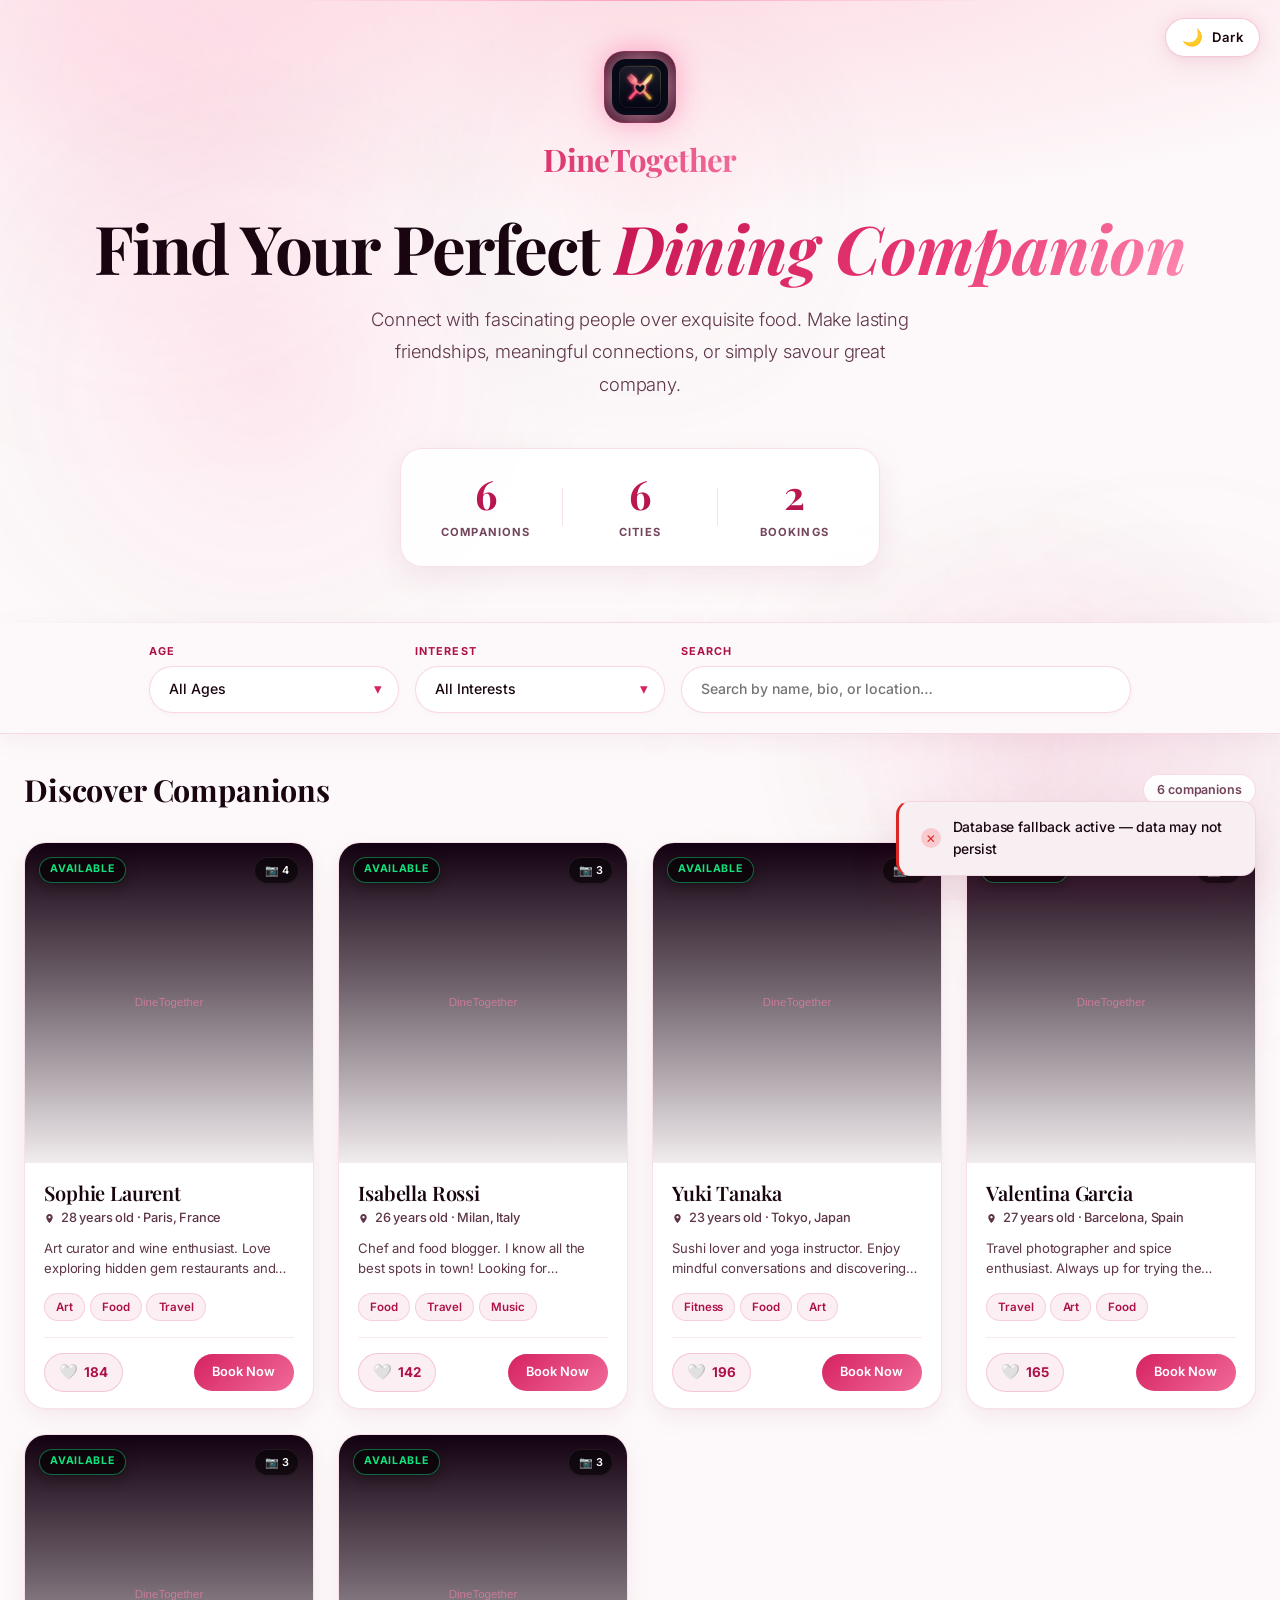
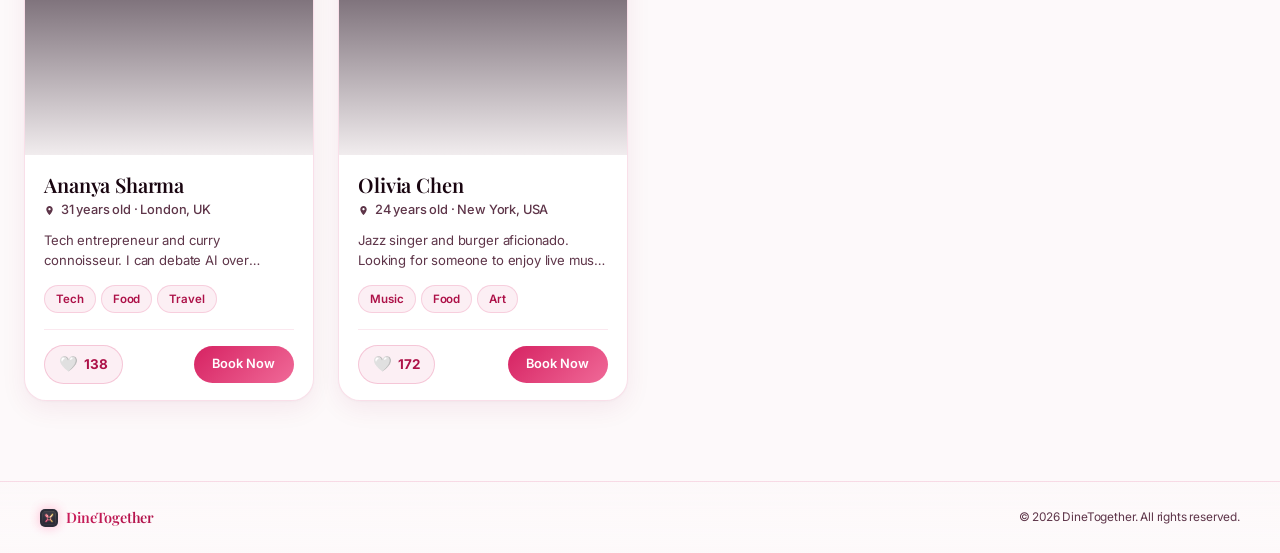
==== commit 0eda4515: "fix: correct theme toggle default state and bump service worker cache version" ====
--- a/index.html
+++ b/index.html
@@ -51,11 +51,11 @@
     <!-- Skip to content (accessibility) -->
     <a href="#profiles-grid" class="skip-link">Skip to companions</a>
 
-    <!-- Theme Toggle (Light / Dark Mode) -->
+    <!-- Theme Toggle (Light / Dark Mode Action Pill) -->
     <button id="theme-toggle" class="theme-toggle-btn" type="button" aria-label="Switch to Light mode" title="Switch to ☀️ Light mode">
-        <span class="theme-icon theme-icon-dark" aria-hidden="true">🌙</span>
-        <span class="theme-icon theme-icon-light" aria-hidden="true" hidden style="display:none;">☀️</span>
-        <span class="theme-label" id="theme-label">Dark</span>
+        <span class="theme-icon theme-icon-light" aria-hidden="true">☀️</span>
+        <span class="theme-icon theme-icon-dark" aria-hidden="true" hidden style="display:none;">🌙</span>
+        <span class="theme-label" id="theme-label">Light</span>
     </button>
     <script>
         (function() {
@@ -67,11 +67,11 @@
                         btn.setAttribute('title', 'Switch to 🌙 Dark mode');
                         btn.setAttribute('aria-label', 'Switch to Dark mode');
                         var label = document.getElementById('theme-label');
-                        if (label) label.textContent = 'Light';
+                        if (label) label.textContent = 'Dark';
                         var d = btn.querySelector('.theme-icon-dark');
                         var l = btn.querySelector('.theme-icon-light');
-                        if (d) { d.hidden = true; d.style.display = 'none'; }
-                        if (l) { l.hidden = false; l.style.display = 'inline-flex'; }
+                        if (d) { d.hidden = false; d.style.display = 'inline-flex'; }
+                        if (l) { l.hidden = true; l.style.display = 'none'; }
                     }
                 }
             } catch (_) {}
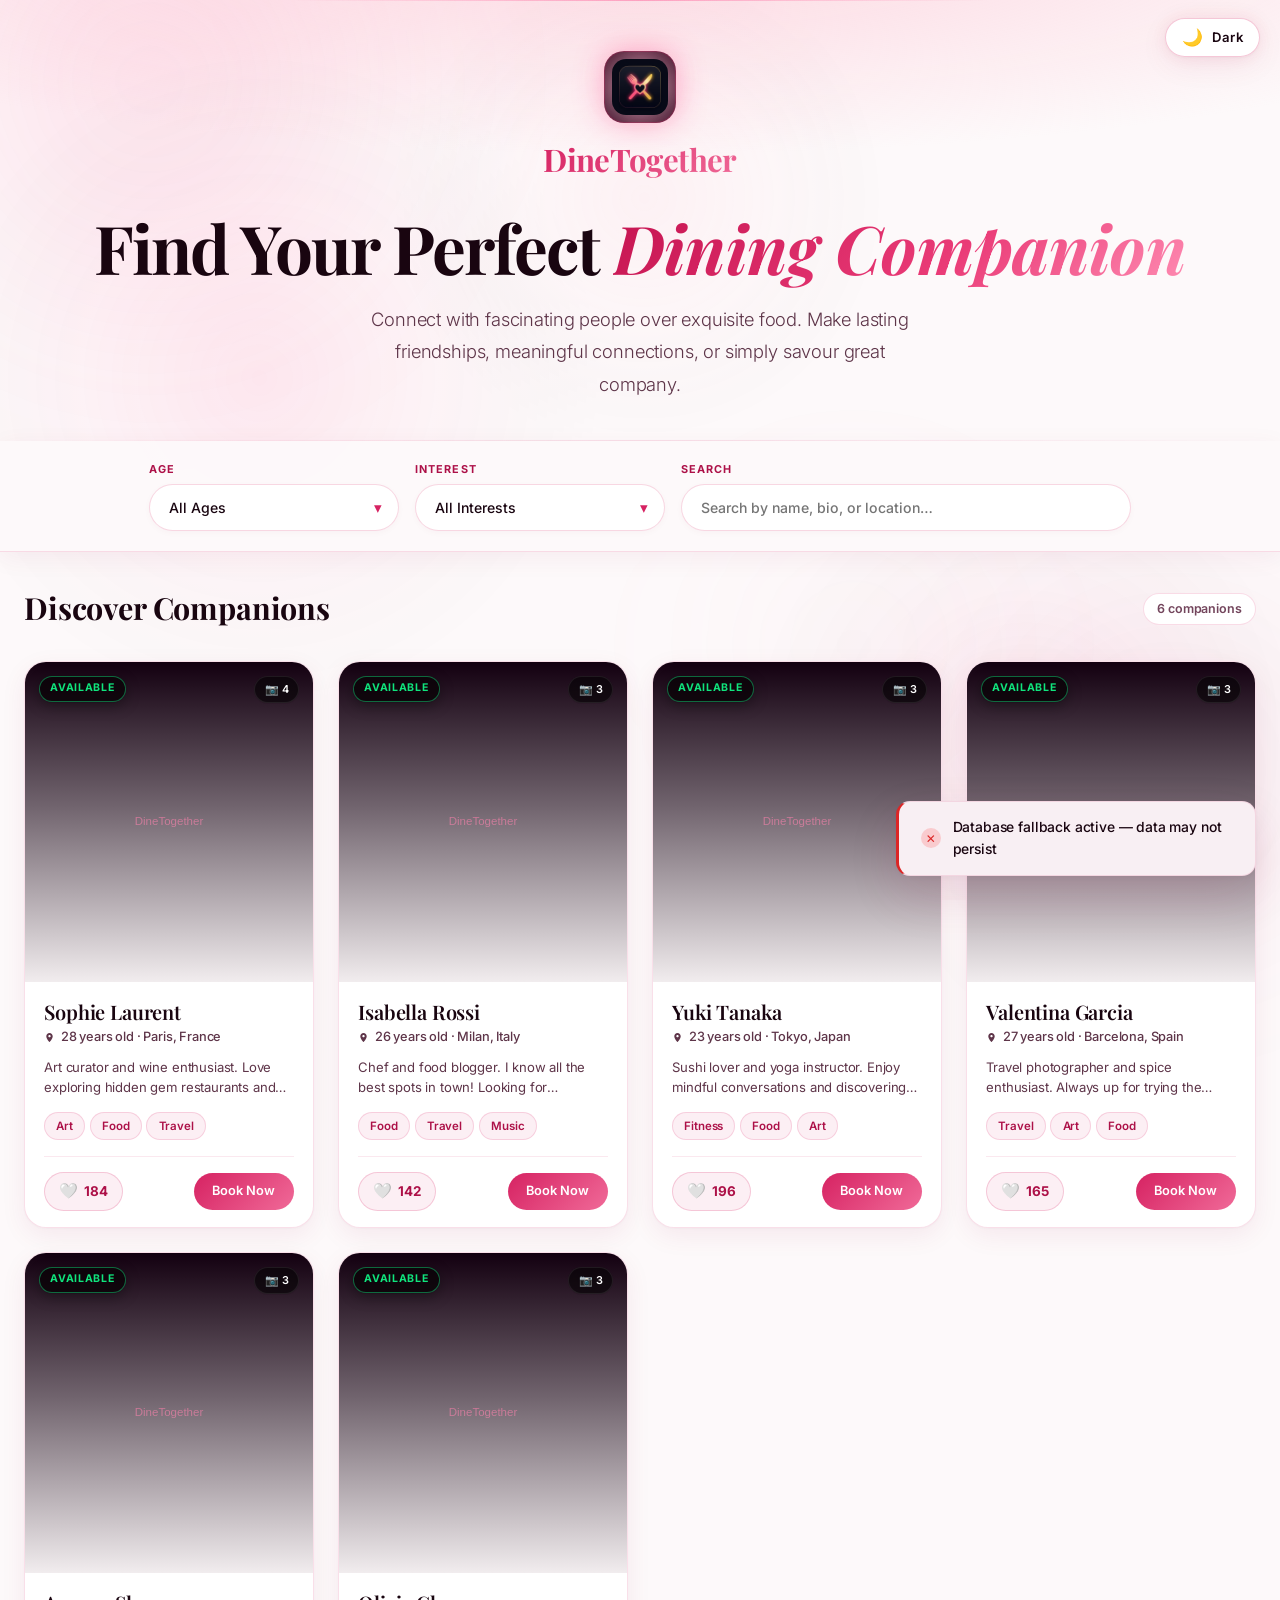
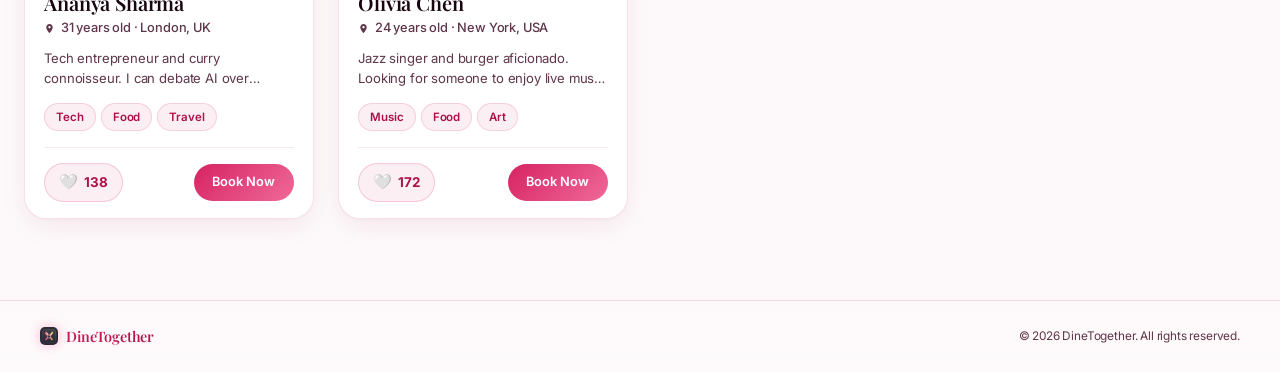
==== commit 478c2a33: "refactor: remove hero stats section and bump service worker cache version" ====
--- a/index.html
+++ b/index.html
@@ -115,24 +115,6 @@
                 <h1>Find Your Perfect <span class="highlight">Dining Companion</span></h1>
                 <p>Connect with fascinating people over exquisite food. Make lasting friendships, meaningful
                     connections, or simply savour great company.</p>
-
-                <!-- Live stats from DB -->
-                <div class="hero-stats" aria-label="Platform statistics">
-                    <div class="stat">
-                        <span class="stat-number" id="stat-companions">—</span>
-                        <span class="stat-label">Companions</span>
-                    </div>
-                    <div class="stat-divider" aria-hidden="true"></div>
-                    <div class="stat">
-                        <span class="stat-number" id="stat-cities">—</span>
-                        <span class="stat-label">Cities</span>
-                    </div>
-                    <div class="stat-divider" aria-hidden="true"></div>
-                    <div class="stat">
-                        <span class="stat-number" id="stat-bookings">—</span>
-                        <span class="stat-label">Bookings</span>
-                    </div>
-                </div>
             </div>
         </section>
 
--- a/styles.css
+++ b/styles.css
@@ -400,7 +400,7 @@
 @keyframes pageIn { from { opacity:0; transform:translateY(12px); } to { opacity:1; transform:translateY(0); } }
 
 /* ── Hero ── */
-.hero { text-align: center; padding: max(3.2rem, calc(env(safe-area-inset-top, 0px) + 2.4rem)) 1.5rem 3.5rem; position: relative; overflow: hidden; }
+.hero { text-align: center; padding: max(3.2rem, calc(env(safe-area-inset-top, 0px) + 2.4rem)) 1.5rem 2.6rem; position: relative; overflow: hidden; }
 .hero-bg { position: absolute; inset: 0; background: var(--grad-hero); pointer-events: none; }
 .hero-bg::before {
     content:''; position: absolute; top:0; left:50%; transform: translateX(-50%);
@@ -437,7 +437,7 @@
 }
 .hero-content p {
     font-size: clamp(1rem, 2.2vw, 1.15rem); color: var(--text-muted);
-    max-width: 560px; margin: 0 auto 3rem; line-height: 1.75; font-weight: 300;
+    max-width: 560px; margin: 0 auto; line-height: 1.75; font-weight: 300;
 }
 
 .hero-stats {
@@ -1183,7 +1183,7 @@
     .hero-content p {
         font-size: 0.92rem;
         line-height: 1.55;
-        margin-bottom: 1.25rem;
+        margin-bottom: 0.5rem;
     }
     .hero-stats {
         padding: 0.85rem 1rem;
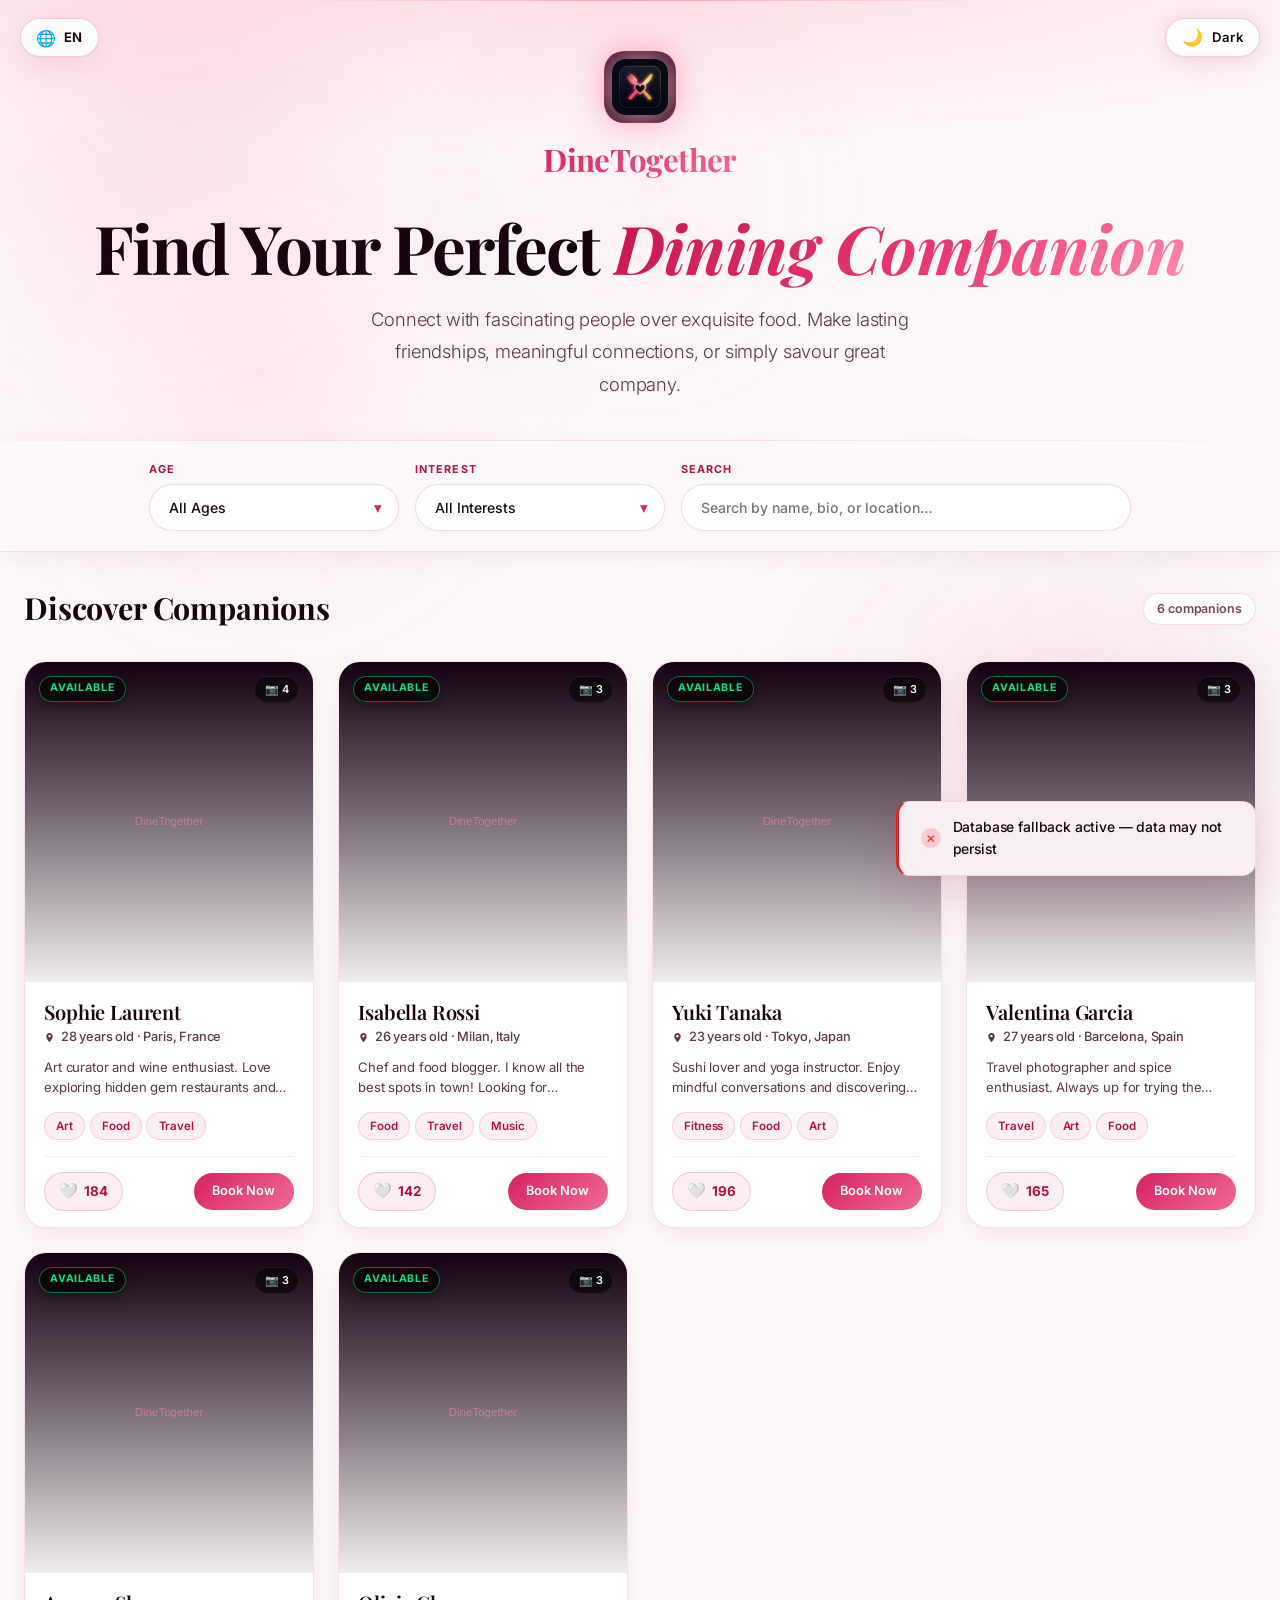
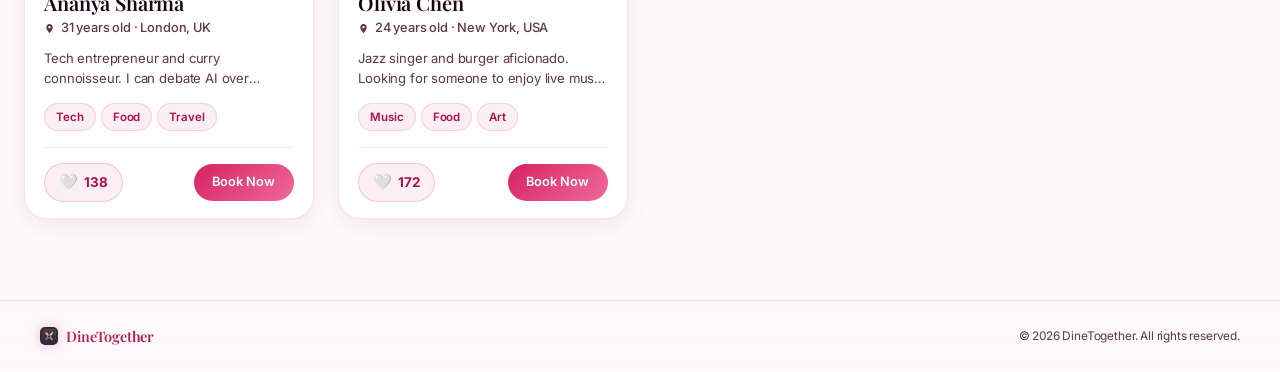
==== commit 918bed7d: "feat: add multi-language support and RTL localization for English, French, and Arabic" ====
--- a/index.html
+++ b/index.html
@@ -5,7 +5,7 @@
     <meta charset="UTF-8">
     <meta name="viewport" content="width=device-width, initial-scale=1.0, viewport-fit=cover">
     <meta name="description" content="DineTogether — Find your perfect dining companion. Connect over great food.">
-    <meta name="theme-color" content="#0d0008">
+    <meta name="theme-color" content="#fdf9fa">
     <meta name="apple-mobile-web-app-capable" content="yes">
     <meta name="apple-mobile-web-app-status-bar-style" content="black-translucent">
     <meta name="apple-mobile-web-app-title" content="DineTogether">
@@ -26,17 +26,21 @@
     <link rel="preconnect" href="https://fonts.gstatic.com" crossorigin>
     <link rel="preconnect" href="https://images.unsplash.com" crossorigin>
     <link
-        href="https://fonts.googleapis.com/css2?family=Playfair+Display:ital,wght@0,400;0,500;0,600;0,700;1,400;1,600;1,700&family=Inter:wght@300;400;500;600;700&display=swap"
+        href="https://fonts.googleapis.com/css2?family=Playfair+Display:ital,wght@0,400;0,500;0,600;0,700;1,400;1,600;1,700&family=Inter:wght@300;400;500;600;700&family=Cairo:wght@400;500;600;700;800&display=swap"
         rel="stylesheet">
 
-    <!-- Immediate Theme Initialization (prevents flash) -->
+    <!-- Immediate Theme & Language Initialization (prevents flash) -->
     <script>
         (function() {
             try {
-                const saved = localStorage.getItem('dinetogether-theme');
-                const prefersLight = window.matchMedia && window.matchMedia('(prefers-color-scheme: light)').matches;
-                const theme = saved || (prefersLight ? 'light' : 'dark');
+                var savedTheme = localStorage.getItem('dinetogether-theme');
+                var theme = savedTheme || 'light';
                 document.documentElement.setAttribute('data-theme', theme);
+
+                var savedLang = localStorage.getItem('dinetogether-lang');
+                var lang = savedLang || 'en';
+                document.documentElement.setAttribute('lang', lang);
+                document.documentElement.setAttribute('dir', lang === 'ar' ? 'rtl' : 'ltr');
             } catch (e) {}
         })();
     </script>
@@ -49,30 +53,55 @@
 
 <body>
     <!-- Skip to content (accessibility) -->
-    <a href="#profiles-grid" class="skip-link">Skip to companions</a>
-
-    <!-- Theme Toggle (Light / Dark Mode Action Pill) -->
-    <button id="theme-toggle" class="theme-toggle-btn" type="button" aria-label="Switch to Light mode" title="Switch to ☀️ Light mode">
-        <span class="theme-icon theme-icon-light" aria-hidden="true">☀️</span>
-        <span class="theme-icon theme-icon-dark" aria-hidden="true" hidden style="display:none;">🌙</span>
-        <span class="theme-label" id="theme-label">Light</span>
+    <a href="#profiles-grid" class="skip-link" data-i18n="skipLink">Skip to companions</a>
+
+    <!-- Language Toggle (Fixed Top Left: EN / FR / AR) -->
+    <button id="lang-toggle" class="lang-toggle-btn" type="button" aria-label="Change language (English / Français / العربية)" title="Language: English (Click to switch)">
+        <span class="lang-icon" aria-hidden="true">🌐</span>
+        <span class="lang-code" id="lang-code">EN</span>
+    </button>
+
+    <!-- Theme Toggle (Fixed Top Right: Default Light -> Shows 🌙 Dark) -->
+    <button id="theme-toggle" class="theme-toggle-btn" type="button" aria-label="Switch to Dark mode" title="Switch to 🌙 Dark mode">
+        <span class="theme-icon theme-icon-dark" aria-hidden="true">🌙</span>
+        <span class="theme-icon theme-icon-light" aria-hidden="true" hidden style="display:none;">☀️</span>
+        <span class="theme-label" id="theme-label">Dark</span>
     </button>
     <script>
         (function() {
             try {
-                var t = document.documentElement.getAttribute('data-theme');
-                if (t === 'light') {
-                    var btn = document.getElementById('theme-toggle');
-                    if (btn) {
-                        btn.setAttribute('title', 'Switch to 🌙 Dark mode');
-                        btn.setAttribute('aria-label', 'Switch to Dark mode');
-                        var label = document.getElementById('theme-label');
-                        if (label) label.textContent = 'Dark';
-                        var d = btn.querySelector('.theme-icon-dark');
-                        var l = btn.querySelector('.theme-icon-light');
+                var t = document.documentElement.getAttribute('data-theme') || 'light';
+                var lCode = document.documentElement.getAttribute('lang') || 'en';
+                var btn = document.getElementById('theme-toggle');
+                var label = document.getElementById('theme-label');
+                var isDark = t === 'dark';
+
+                var darkLabels = { en: 'Dark', fr: 'Sombre', ar: 'داكن' };
+                var lightLabels = { en: 'Light', fr: 'Clair', ar: 'فاتح' };
+
+                if (label) {
+                    label.textContent = isDark ? (lightLabels[lCode] || 'Light') : (darkLabels[lCode] || 'Dark');
+                }
+                if (btn) {
+                    var d = btn.querySelector('.theme-icon-dark');
+                    var l = btn.querySelector('.theme-icon-light');
+                    if (isDark) {
+                        btn.setAttribute('title', lCode === 'ar' ? 'التبديل إلى المظهر ☀️ الفاتح' : (lCode === 'fr' ? 'Passer au mode ☀️ Clair' : 'Switch to ☀️ Light mode'));
+                        btn.setAttribute('aria-label', lCode === 'ar' ? 'التبديل إلى المظهر الفاتح' : (lCode === 'fr' ? 'Passer au mode clair' : 'Switch to Light mode'));
+                        if (d) { d.hidden = true; d.style.display = 'none'; }
+                        if (l) { l.hidden = false; l.style.display = 'inline-flex'; }
+                    } else {
+                        btn.setAttribute('title', lCode === 'ar' ? 'التبديل إلى المظهر 🌙 الداكن' : (lCode === 'fr' ? 'Passer au mode 🌙 Sombre' : 'Switch to 🌙 Dark mode'));
+                        btn.setAttribute('aria-label', lCode === 'ar' ? 'التبديل إلى المظهر الداكن' : (lCode === 'fr' ? 'Passer au mode sombre' : 'Switch to Dark mode'));
                         if (d) { d.hidden = false; d.style.display = 'inline-flex'; }
                         if (l) { l.hidden = true; l.style.display = 'none'; }
                     }
+                }
+                var codeEl = document.getElementById('lang-code');
+                if (codeEl) {
+                    if (lCode === 'fr') codeEl.textContent = 'FR';
+                    else if (lCode === 'ar') codeEl.textContent = 'العربية';
+                    else codeEl.textContent = 'EN';
                 }
             } catch (_) {}
         })();
@@ -91,10 +120,10 @@
         <div class="install-banner-inner">
             <img src="icons/icon-512.png" width="40" height="40" alt="DineTogether">
             <div class="install-text">
-                <strong>Install DineTogether</strong>
-                <span>Add to your home screen</span>
-            </div>
-            <button class="btn-install" id="btn-install" type="button">Install</button>
+                <strong data-i18n="installTitle">Install DineTogether</strong>
+                <span data-i18n="installSub">Add to your home screen</span>
+            </div>
+            <button class="btn-install" id="btn-install" type="button" data-i18n="installBtn">Install</button>
             <button class="btn-install-close" id="btn-install-close" type="button" aria-label="Dismiss">✕</button>
         </div>
     </div>
@@ -112,44 +141,43 @@
                     <span class="hero-brand-title">DineTogether</span>
                 </a>
 
-                <h1>Find Your Perfect <span class="highlight">Dining Companion</span></h1>
-                <p>Connect with fascinating people over exquisite food. Make lasting friendships, meaningful
-                    connections, or simply savour great company.</p>
+                <h1 data-i18n-html="heroTitle">Find Your Perfect <span class="highlight">Dining Companion</span></h1>
+                <p data-i18n="heroSub">Connect with fascinating people over exquisite food. Make lasting friendships, meaningful connections, or simply savour great company.</p>
             </div>
         </section>
 
         <section class="filters-section" aria-label="Filter companions">
             <div class="filters-inner">
                 <div class="filter-group">
-                    <label for="filter-age">Age</label>
+                    <label for="filter-age" data-i18n="filterAgeLabel">Age</label>
                     <div class="select-wrap">
                         <select id="filter-age">
-                            <option value="">All Ages</option>
-                            <option value="18-24">18 – 24 years</option>
-                            <option value="25-29">25 – 29 years</option>
-                            <option value="30-34">30 – 34 years</option>
-                            <option value="35+">35+ years</option>
+                            <option value="" data-i18n="allAges">All Ages</option>
+                            <option value="18-24" data-i18n="age18_24">18 – 24 years</option>
+                            <option value="25-29" data-i18n="age25_29">25 – 29 years</option>
+                            <option value="30-34" data-i18n="age30_34">30 – 34 years</option>
+                            <option value="35+" data-i18n="age35Plus">35+ years</option>
                         </select>
                     </div>
                 </div>
                 <div class="filter-group">
-                    <label for="filter-interest">Interest</label>
+                    <label for="filter-interest" data-i18n="filterInterestLabel">Interest</label>
                     <div class="select-wrap">
                         <select id="filter-interest">
-                            <option value="">All Interests</option>
-                            <option value="art">🎨 Art &amp; Culture</option>
-                            <option value="music">🎵 Music</option>
-                            <option value="travel">✈️ Travel</option>
-                            <option value="fitness">💪 Fitness</option>
-                            <option value="tech">💻 Technology</option>
-                            <option value="food">🍷 Food &amp; Wine</option>
+                            <option value="" data-i18n="allInterests">All Interests</option>
+                            <option value="art" data-i18n="intArt">🎨 Art &amp; Culture</option>
+                            <option value="music" data-i18n="intMusic">🎵 Music</option>
+                            <option value="travel" data-i18n="intTravel">✈️ Travel</option>
+                            <option value="fitness" data-i18n="intFitness">💪 Fitness</option>
+                            <option value="tech" data-i18n="intTech">💻 Technology</option>
+                            <option value="food" data-i18n="intFood">🍷 Food &amp; Wine</option>
                         </select>
                     </div>
                 </div>
                 <div class="filter-group filter-search-group">
-                    <label for="filter-search">Search</label>
+                    <label for="filter-search" data-i18n="filterSearchLabel">Search</label>
                     <div class="search-input-wrap">
-                        <input type="search" id="filter-search" placeholder="Search by name, bio, or location…"
+                        <input type="search" id="filter-search" data-i18n-placeholder="searchPlaceholder" placeholder="Search by name, bio, or location…"
                             autocomplete="off" enterkeyhint="search">
                         <button class="search-clear" id="search-clear" type="button" aria-label="Clear search"
                             hidden>✕</button>
@@ -160,7 +188,7 @@
 
         <section class="profiles-section">
             <div class="profiles-section-header">
-                <h2>Discover Companions</h2>
+                <h2 data-i18n="discoverHeading">Discover Companions</h2>
                 <span class="results-count" id="results-count" aria-live="polite" aria-atomic="true"></span>
             </div>
             <div id="profiles-grid" class="profiles-grid" role="list"></div>
@@ -172,7 +200,7 @@
                     <img src="icons/icon-512.png" alt="" width="18" height="18" aria-hidden="true">
                     DineTogether
                 </span>
-                <span class="footer-copy">© <span id="footer-year"></span> DineTogether. All rights reserved.</span>
+                <span class="footer-copy" id="footer-copy">© <span id="footer-year"></span> DineTogether. All rights reserved.</span>
             </div>
         </footer>
     </div>
--- a/styles.css
+++ b/styles.css
@@ -1803,6 +1803,74 @@
    DineTogether v3.4 — Luxury Theme & Typography System
    Light / Dark Mode, Elevated Serif Hierarchy & Transitions
    ══════════════════════════════════════════ */
+
+
+/* ── Language Toggle Button (Luxury Floating Glass Pill on the Left) ── */
+.lang-toggle-btn {
+    position: fixed;
+    top: max(1.15rem, calc(env(safe-area-inset-top, 0px) + 0.65rem));
+    left: max(1.25rem, calc(env(safe-area-inset-left, 0px) + 0.85rem));
+    z-index: 1000;
+    display: inline-flex;
+    align-items: center;
+    gap: 0.45rem;
+    padding: 0.48rem 0.95rem;
+    background: var(--theme-toggle-bg);
+    backdrop-filter: blur(20px);
+    -webkit-backdrop-filter: blur(20px);
+    border: 1px solid var(--border-glow);
+    border-radius: 999px;
+    color: var(--text);
+    font-size: 0.82rem;
+    font-weight: 600;
+    letter-spacing: 0.03em;
+    box-shadow: var(--shadow);
+    cursor: pointer;
+    transition: all var(--t);
+    user-select: none;
+}
+.lang-toggle-btn:hover {
+    border-color: var(--rose);
+    transform: translateY(-2px);
+    box-shadow: var(--shadow-lg), 0 0 24px var(--rose-glow);
+}
+.lang-toggle-btn:active {
+    transform: scale(0.96);
+}
+.lang-icon {
+    font-size: 1rem;
+    line-height: 1;
+    display: inline-flex;
+    align-items: center;
+    justify-content: center;
+    transition: transform 0.4s var(--ease-bounce);
+}
+.lang-toggle-btn:hover .lang-icon {
+    transform: rotate(25deg) scale(1.15);
+}
+.lang-code {
+    font-weight: 700;
+    font-size: 0.82rem;
+    letter-spacing: 0.04em;
+}
+@media (max-width: 480px) {
+    .lang-toggle-btn {
+        padding: 0.4rem 0.75rem;
+        font-size: 0.76rem;
+        top: max(0.6rem, env(safe-area-inset-top, 0px));
+        left: 0.75rem;
+    }
+}
+[dir="rtl"] .lang-toggle-btn {
+    left: max(1.25rem, calc(env(safe-area-inset-left, 0px) + 0.85rem)) !important;
+    right: auto !important;
+}
+@media (max-width: 480px) {
+    [dir="rtl"] .lang-toggle-btn {
+        left: 0.75rem !important;
+        right: auto !important;
+    }
+}
 
 /* ── Theme Toggle Button (Luxury Glass Floating Pill) ── */
 .theme-toggle-btn {
@@ -1859,14 +1927,15 @@
         right: 0.75rem;
     }
 }
+/* Keep Theme Toggle on the Right and Language Toggle on the Left in RTL */
 [dir="rtl"] .theme-toggle-btn {
-    right: auto;
-    left: max(1.25rem, calc(env(safe-area-inset-left, 0px) + 0.85rem));
+    right: max(1.25rem, calc(env(safe-area-inset-right, 0px) + 0.85rem)) !important;
+    left: auto !important;
 }
 @media (max-width: 480px) {
     [dir="rtl"] .theme-toggle-btn {
-        right: auto;
-        left: 0.75rem;
+        right: 0.75rem !important;
+        left: auto !important;
     }
 }
 
@@ -2099,3 +2168,139 @@
 [data-theme="light"] .admin-tab.active {
     color: #ffffff;
 }
+
+
+/* ── Comprehensive RTL Language Support (Arabic in Dark & Light Mode) ── */
+[dir="rtl"] {
+    letter-spacing: normal !important;
+}
+[dir="rtl"] *,
+[dir="rtl"] *::before,
+[dir="rtl"] *::after {
+    letter-spacing: normal !important;
+}
+[dir="rtl"] body {
+    font-family: 'Cairo', 'Inter', -apple-system, BlinkMacSystemFont, 'Segoe UI', Tahoma, Arial, sans-serif;
+    line-height: 1.7;
+}
+[dir="rtl"] .hero-content h1,
+[dir="rtl"] .profiles-section-header h2,
+[dir="rtl"] .booking-title,
+[dir="rtl"] .modal-profile-name,
+[dir="rtl"] .empty-state h3 {
+    font-family: 'Cairo', 'Playfair Display', -apple-system, BlinkMacSystemFont, 'Segoe UI', Tahoma, serif;
+    font-weight: 700;
+    line-height: 1.3;
+}
+[dir="rtl"] .hero-content h1 .highlight {
+    font-style: normal;
+}
+[dir="rtl"] .hero-content p {
+    font-weight: 400;
+    line-height: 1.8;
+}
+[dir="rtl"] .theme-toggle-btn,
+[dir="rtl"] .lang-toggle-btn {
+    font-family: 'Cairo', 'Inter', -apple-system, BlinkMacSystemFont, 'Segoe UI', Tahoma, sans-serif;
+}
+[dir="rtl"] .profile-card-name {
+    font-family: 'Cairo', sans-serif;
+    font-weight: 700;
+    font-size: 1.15rem;
+}
+[dir="rtl"] .profile-card-bio {
+    font-family: 'Cairo', sans-serif;
+    font-size: 0.88rem;
+    line-height: 1.6;
+}
+[dir="rtl"] .profile-card-age {
+    font-family: 'Cairo', sans-serif;
+    font-size: 0.82rem;
+}
+[dir="rtl"] .profile-card-book {
+    font-family: 'Cairo', sans-serif;
+    font-weight: 600;
+}
+[dir="rtl"] .tag {
+    font-family: 'Cairo', sans-serif;
+    font-weight: 600;
+    font-size: 0.74rem;
+}
+[dir="rtl"] .select-wrap select {
+    padding-left: 2.5rem;
+    padding-right: 1.1rem;
+    text-align: right;
+    font-family: 'Cairo', sans-serif;
+}
+[dir="rtl"] .search-input-wrap input {
+    padding-left: 2.6rem;
+    padding-right: 1.2rem;
+    text-align: right;
+    font-family: 'Cairo', sans-serif;
+}
+[dir="rtl"] .form-group label {
+    text-align: right;
+    font-family: 'Cairo', sans-serif;
+    font-weight: 600;
+}
+[dir="rtl"] .form-group input,
+[dir="rtl"] .form-group textarea {
+    text-align: right;
+    font-family: 'Cairo', sans-serif;
+}
+[dir="rtl"] .detail-item {
+    text-align: right;
+}
+[dir="rtl"] .detail-label {
+    font-family: 'Cairo', sans-serif;
+    font-weight: 600;
+}
+[dir="rtl"] .detail-value {
+    font-family: 'Cairo', sans-serif;
+}
+[dir="rtl"] .like-section-title {
+    font-family: 'Cairo', sans-serif;
+    font-weight: 700;
+}
+[dir="rtl"] .like-section-sub {
+    font-family: 'Cairo', sans-serif;
+}
+[dir="rtl"] .like-btn-label {
+    font-family: 'Cairo', sans-serif;
+    font-weight: 600;
+}
+[dir="rtl"] .footer-copy {
+    font-family: 'Cairo', sans-serif;
+}
+[dir="rtl"] .toast-container {
+    left: 1.5rem;
+    right: auto;
+}
+[dir="rtl"] .search-clear {
+    left: 0.85rem;
+    right: auto;
+}
+[dir="rtl"] .select-wrap::after {
+    left: 1.1rem;
+    right: auto;
+}
+[dir="rtl"] .modal-close {
+    left: 1rem;
+    right: auto;
+}
+[dir="rtl"] .btn-full-photo {
+    right: 1rem;
+    left: auto;
+}
+[dir="rtl"] .gallery-counter {
+    left: 1rem;
+    right: auto;
+}
+[dir="rtl"] .availability-badge {
+    right: 0.85rem;
+    left: auto;
+}
+[dir="rtl"] .photo-count {
+    left: 0.85rem;
+    right: auto;
+}
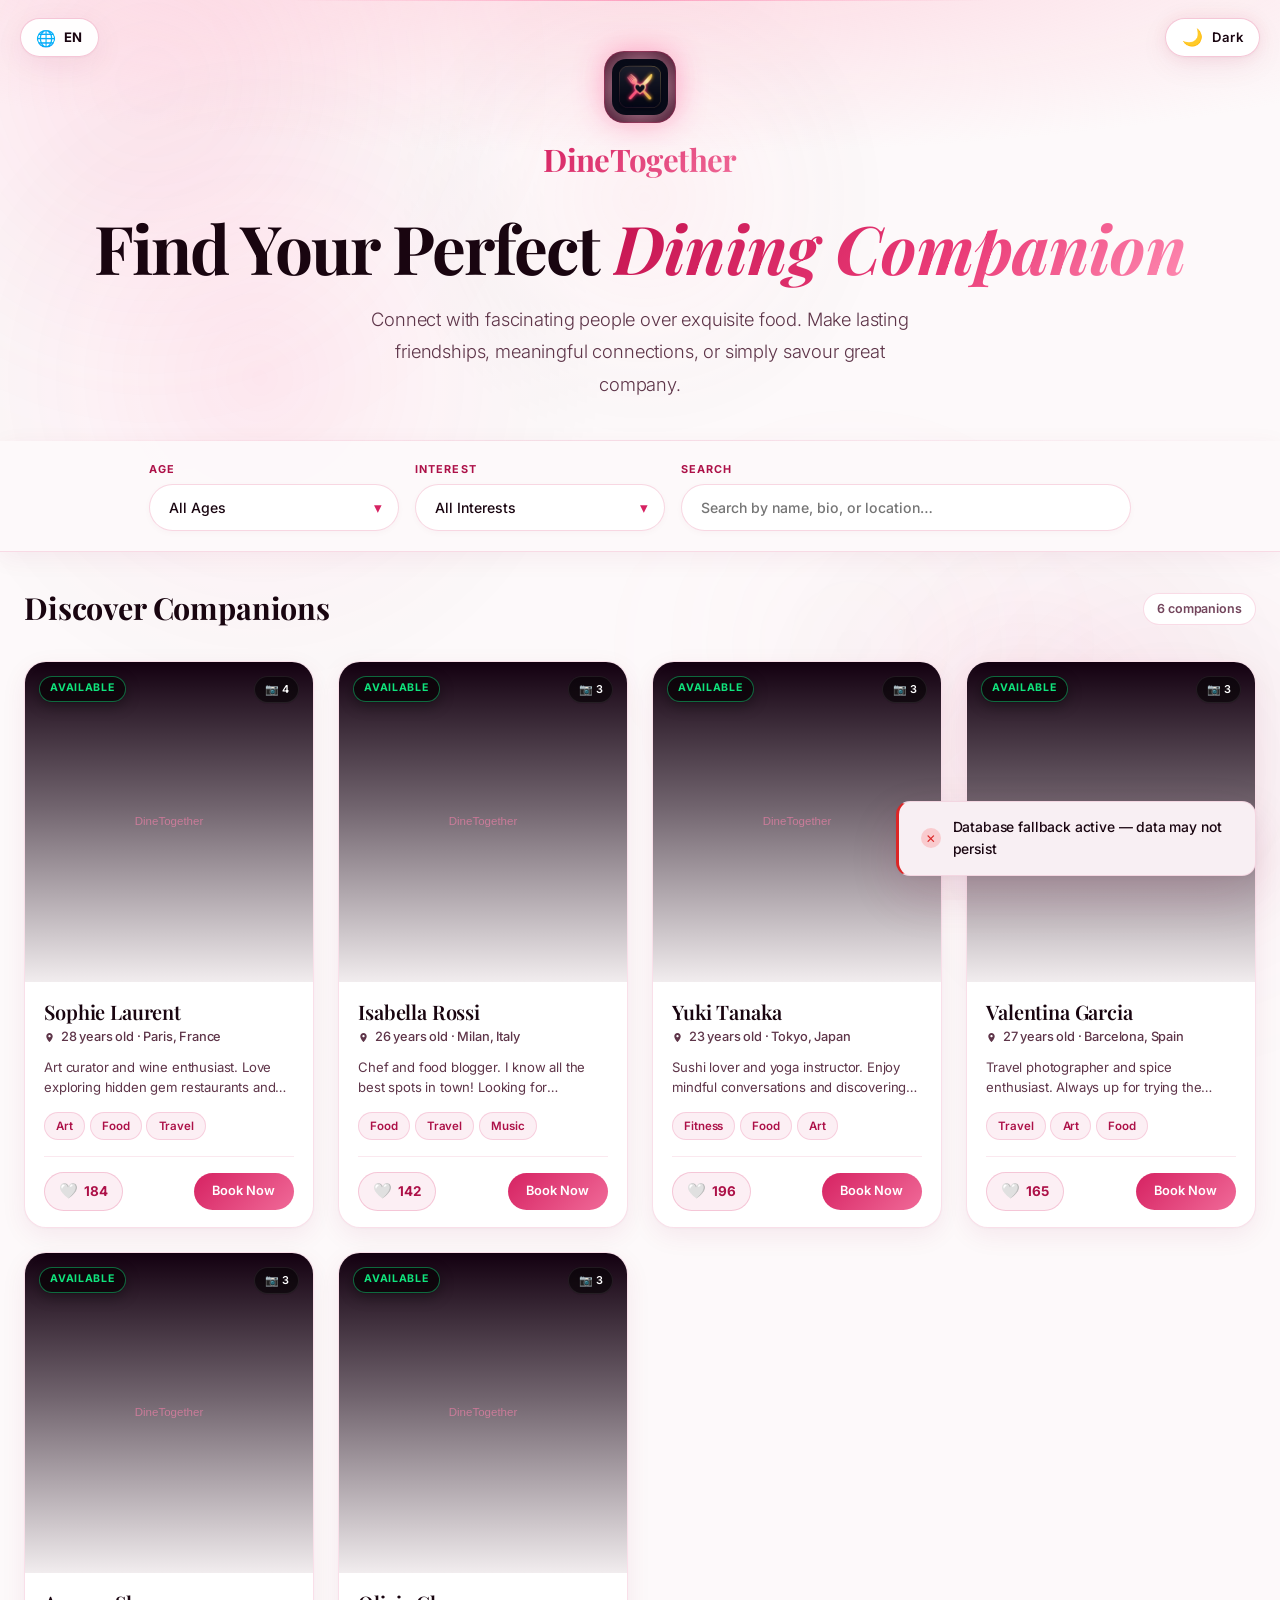
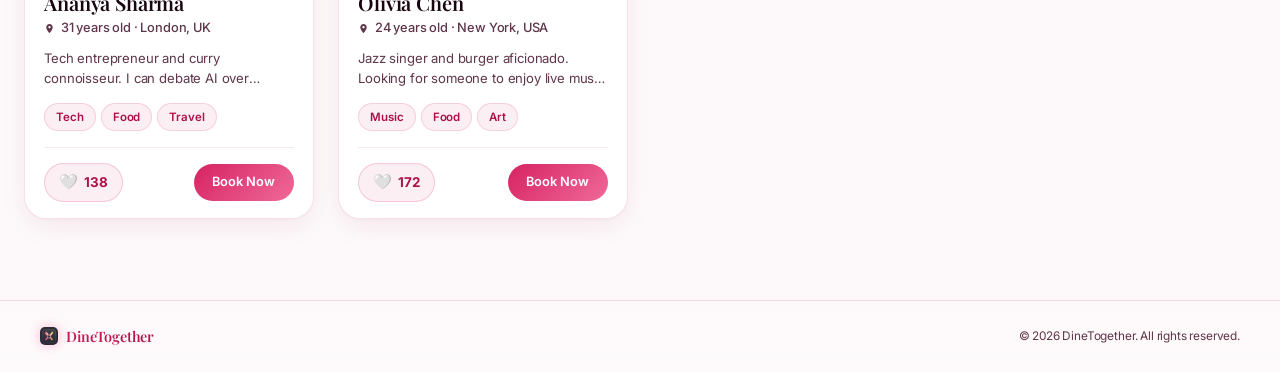
==== commit 6f3d85e8: "refactor: redesign profile modal into immersive fullscreen view with sticky header and return button" ====
--- a/index.html
+++ b/index.html
@@ -365,17 +365,10 @@
 
     <!-- ══════════════════ MODALS ══════════════════ -->
 
-    <!-- Profile Detail -->
-    <div id="profile-modal" class="modal-overlay" role="dialog" aria-modal="true" aria-labelledby="modal-profile-title"
+    <!-- Profile Detail (Full-Screen Immersive View with Return Navigation) -->
+    <div id="profile-modal" class="modal-overlay modal-overlay-fullscreen" role="dialog" aria-modal="true" aria-labelledby="modal-profile-title"
         hidden>
-        <div class="modal modal-large">
-            <div class="modal-handle" aria-hidden="true"></div>
-            <button class="modal-close" type="button" data-close="profile" aria-label="Close profile">
-                <svg width="16" height="16" fill="currentColor" viewBox="0 0 24 24" aria-hidden="true">
-                    <path
-                        d="M19 6.41L17.59 5 12 10.59 6.41 5 5 6.41 10.59 12 5 17.59 6.41 19 12 13.41 17.59 19 19 17.59 13.41 12z" />
-                </svg>
-            </button>
+        <div class="modal modal-fullscreen">
             <div id="modal-content"></div>
         </div>
     </div>
--- a/styles.css
+++ b/styles.css
@@ -683,6 +683,240 @@
 .modal-booking { max-width: 490px; }
 .modal-form    { max-width: 580px; }
 
+/* ── Fullscreen Profile Showcase Experience ── */
+#profile-modal.modal-overlay,
+.modal-overlay-fullscreen {
+    position: fixed !important;
+    inset: 0 !important;
+    width: 100vw !important;
+    height: 100dvh !important;
+    max-width: 100vw !important;
+    max-height: 100dvh !important;
+    padding: 0 !important;
+    margin: 0 !important;
+    align-items: stretch !important;
+    justify-content: stretch !important;
+    background: var(--bg) !important;
+    z-index: 2200 !important;
+    overflow: hidden !important;
+}
+
+#profile-modal .modal,
+.modal-fullscreen {
+    position: relative !important;
+    width: 100vw !important;
+    max-width: 100vw !important;
+    height: 100dvh !important;
+    max-height: 100dvh !important;
+    min-height: 100dvh !important;
+    border-radius: 0 !important;
+    border: none !important;
+    box-shadow: none !important;
+    margin: 0 !important;
+    padding: 0 !important;
+    display: flex !important;
+    flex-direction: column !important;
+    overflow: hidden !important;
+    background: var(--bg) !important;
+    animation: fullScreenIn 0.28s cubic-bezier(0.16, 1, 0.3, 1) both !important;
+}
+
+@keyframes fullScreenIn {
+    from { opacity: 0; transform: translateY(18px) scale(0.99); }
+    to   { opacity: 1; transform: translateY(0) scale(1); }
+}
+
+#profile-modal #modal-content {
+    display: flex !important;
+    flex-direction: column !important;
+    flex: 1 1 auto !important;
+    min-height: 0 !important;
+    height: 100% !important;
+    width: 100% !important;
+    overflow: hidden !important;
+}
+
+.profile-fullscreen-view {
+    display: flex !important;
+    flex-direction: column !important;
+    flex: 1 1 auto !important;
+    min-height: 0 !important;
+    height: 100% !important;
+    width: 100% !important;
+    overflow: hidden !important;
+}
+
+/* ── Sticky Top Bar with Return Button ── */
+.profile-top-bar {
+    flex-shrink: 0 !important;
+    position: sticky !important;
+    top: 0 !important;
+    z-index: 50 !important;
+    display: flex !important;
+    align-items: center !important;
+    justify-content: space-between !important;
+    gap: 0.75rem !important;
+    padding: max(0.85rem, calc(env(safe-area-inset-top, 0px) + 0.5rem)) 1.25rem 0.85rem !important;
+    background: var(--bg-glass) !important;
+    backdrop-filter: blur(20px) !important;
+    -webkit-backdrop-filter: blur(20px) !important;
+    border-bottom: 1px solid var(--border) !important;
+    box-shadow: 0 4px 20px rgba(0, 0, 0, 0.12) !important;
+}
+
+.btn-profile-return {
+    display: inline-flex !important;
+    align-items: center !important;
+    gap: 0.5rem !important;
+    padding: 0.45rem 1.05rem !important;
+    background: var(--theme-toggle-bg) !important;
+    color: var(--text) !important;
+    border: 1px solid var(--border-glow) !important;
+    border-radius: 999px !important;
+    font-size: 0.88rem !important;
+    font-weight: 600 !important;
+    cursor: pointer !important;
+    transition: all var(--t) !important;
+    backdrop-filter: blur(10px) !important;
+    -webkit-backdrop-filter: blur(10px) !important;
+    box-shadow: var(--shadow) !important;
+    flex-shrink: 0 !important;
+}
+.btn-profile-return:hover {
+    background: var(--rose) !important;
+    color: #ffffff !important;
+    border-color: transparent !important;
+    transform: translateX(-3px) !important;
+    box-shadow: 0 0 20px var(--rose-glow) !important;
+}
+[dir="rtl"] .btn-profile-return:hover {
+    transform: translateX(3px) !important;
+}
+.btn-profile-return svg {
+    flex-shrink: 0 !important;
+    transition: transform var(--t) !important;
+}
+[dir="rtl"] .btn-profile-return svg {
+    transform: scaleX(-1) !important;
+}
+
+.profile-top-meta {
+    display: flex !important;
+    align-items: center !important;
+    gap: 0.65rem !important;
+    min-width: 0 !important;
+}
+.profile-top-name {
+    font-family: 'Playfair Display', 'Cairo', serif !important;
+    font-size: 1.15rem !important;
+    font-weight: 700 !important;
+    color: var(--text) !important;
+    white-space: nowrap !important;
+    overflow: hidden !important;
+    text-overflow: ellipsis !important;
+}
+.profile-top-badge {
+    font-size: 0.72rem !important;
+    font-weight: 600 !important;
+    color: var(--success) !important;
+    background: rgba(16, 229, 125, 0.12) !important;
+    border: 1px solid rgba(16, 229, 125, 0.25) !important;
+    padding: 0.2rem 0.55rem !important;
+    border-radius: 999px !important;
+    white-space: nowrap !important;
+}
+
+.profile-top-close {
+    position: static !important;
+    width: 38px !important;
+    height: 38px !important;
+    min-width: 38px !important;
+    min-height: 38px !important;
+    background: var(--theme-toggle-bg) !important;
+    color: var(--text) !important;
+    border: 1px solid var(--border-glow) !important;
+    border-radius: 50% !important;
+    display: flex !important;
+    align-items: center !important;
+    justify-content: center !important;
+    cursor: pointer !important;
+    transition: all var(--t) !important;
+    flex-shrink: 0 !important;
+}
+.profile-top-close:hover {
+    background: var(--danger) !important;
+    color: #ffffff !important;
+    border-color: transparent !important;
+    transform: rotate(90deg) scale(1.1) !important;
+}
+
+/* ── Fullscreen Scroll Container (Scrolls Up & Down Freely) ── */
+.profile-fullscreen-scroll {
+    display: block !important;
+    flex: 1 1 auto !important;
+    min-height: 0 !important;
+    height: 100% !important;
+    overflow-y: auto !important;
+    overflow-x: hidden !important;
+    -webkit-overflow-scrolling: touch !important;
+    overscroll-behavior-y: contain !important;
+    scroll-behavior: smooth !important;
+    outline: none !important;
+}
+.profile-fullscreen-inner {
+    max-width: 900px !important;
+    margin: 0 auto !important;
+    padding: 1.5rem 1.25rem 3.5rem !important;
+}
+.profile-fullscreen-inner .photo-gallery {
+    border-radius: var(--radius) !important;
+    max-height: 520px !important;
+}
+
+/* ── Fixed Bottom Booking & Return Bar ── */
+.modal-profile-actions.profile-fullscreen-actions {
+    flex-shrink: 0 !important;
+    position: sticky !important;
+    bottom: 0 !important;
+    z-index: 50 !important;
+    margin: 0 !important;
+    background: var(--modal-actions-bg) !important;
+    backdrop-filter: blur(20px) !important;
+    -webkit-backdrop-filter: blur(20px) !important;
+    border-top: 1px solid var(--border-glow) !important;
+    padding: 0.85rem 1.25rem max(0.85rem, calc(env(safe-area-inset-bottom, 0px) + 0.65rem)) !important;
+    box-shadow: 0 -8px 30px rgba(0, 0, 0, 0.45) !important;
+}
+.profile-actions-inner {
+    max-width: 700px !important;
+    margin: 0 auto !important;
+    display: flex !important;
+    gap: 0.85rem !important;
+    align-items: center !important;
+    width: 100% !important;
+}
+.profile-actions-inner .btn-primary {
+    flex: 2 !important;
+    min-height: 48px !important;
+    font-size: 0.98rem !important;
+    font-weight: 700 !important;
+}
+.profile-actions-inner .btn-secondary {
+    flex: 1 !important;
+    min-height: 48px !important;
+    font-size: 0.92rem !important;
+}
+@media (max-width: 480px) {
+    .profile-actions-inner {
+        flex-direction: column !important;
+        gap: 0.55rem !important;
+    }
+    .profile-actions-inner .btn {
+        width: 100% !important;
+        min-height: 46px !important;
+    }
+}
+
 .modal-handle {
     display: none;
     width: 44px;
@@ -770,38 +1004,98 @@
 .gallery-thumbnails img:hover { opacity: .9; transform: scale(1.06); }
 .gallery-thumbnails img.active { border-color: var(--rose); opacity: 1; box-shadow: 0 0 16px var(--rose-glow); }
 
-/* ── Lightbox Modal (Full Resolution Image) ── */
-.lightbox-overlay {
-    position: fixed; inset: 0; background: rgba(5,0,3,0.95);
-    backdrop-filter: blur(25px); -webkit-backdrop-filter: blur(25px);
-    display: none; align-items: center; justify-content: center;
-    z-index: 4000; padding: 1.5rem;
-}
-.lightbox-overlay.active { display: flex; animation: fadeOverlay .22s ease; }
+/* ── Lightbox Modal (Centered Full Resolution Image) ── */
+#lightbox-modal.modal-overlay,
+.lightbox-overlay,
+.modal-overlay.lightbox-overlay {
+    position: fixed !important;
+    inset: 0 !important;
+    width: 100vw !important;
+    height: 100dvh !important;
+    background: rgba(4, 1, 4, 0.96) !important;
+    backdrop-filter: blur(28px) !important;
+    -webkit-backdrop-filter: blur(28px) !important;
+    display: none;
+    align-items: center !important;
+    justify-content: center !important;
+    padding: max(1rem, env(safe-area-inset-top, 0px)) 1rem max(1rem, env(safe-area-inset-bottom, 0px)) !important;
+    z-index: 5000 !important;
+    box-sizing: border-box !important;
+}
+#lightbox-modal.modal-overlay.active,
+.lightbox-overlay.active,
+.modal-overlay.lightbox-overlay.active {
+    display: flex !important;
+    animation: fadeOverlay 0.22s ease !important;
+}
+
 .lightbox-content {
-    position: relative; max-width: 95vw; max-height: 92vh;
-    display: flex; flex-direction: column; align-items: center; justify-content: center;
-}
+    position: relative !important;
+    width: 100% !important;
+    max-width: 96vw !important;
+    max-height: 90dvh !important;
+    display: flex !important;
+    flex-direction: column !important;
+    align-items: center !important;
+    justify-content: center !important;
+    margin: auto !important;
+    text-align: center !important;
+}
+
 .lightbox-img {
-    max-width: 94vw; max-height: 84vh; object-fit: contain;
-    border-radius: var(--radius-sm); box-shadow: 0 0 70px rgba(255,45,120,0.35);
-    border: 1px solid var(--border-glow); animation: modalIn .28s var(--ease-bounce);
-}
+    max-width: min(94vw, 880px) !important;
+    max-height: min(76dvh, 760px) !important;
+    width: auto !important;
+    height: auto !important;
+    object-fit: contain !important;
+    border-radius: var(--radius-sm) !important;
+    box-shadow: 0 10px 50px rgba(0, 0, 0, 0.95), 0 0 40px rgba(255, 45, 120, 0.3) !important;
+    border: 1.5px solid var(--border-glow) !important;
+    display: block !important;
+    margin: 0 auto !important;
+    animation: zoomInPhoto 0.28s var(--ease-bounce) both !important;
+}
+
+@keyframes zoomInPhoto {
+    from { opacity: 0; transform: scale(0.9); }
+    to   { opacity: 1; transform: scale(1); }
+}
+
+.lightbox-caption {
+    margin-top: 1rem !important;
+    color: var(--rose-champagne) !important;
+    font-size: 0.92rem !important;
+    font-weight: 500 !important;
+    text-align: center !important;
+    text-shadow: 0 2px 8px rgba(0, 0, 0, 0.8) !important;
+}
+
 .lightbox-close {
-    position: fixed; top: 1.5rem; right: 1.5rem;
-    background: rgba(255,45,120,0.18); color: #fff;
-    width: 46px; height: 46px; border-radius: 50%;
-    display: flex; align-items: center; justify-content: center;
-    font-size: 1.3rem; border: 1.5px solid var(--border-glow);
-    cursor: pointer; transition: all var(--t); z-index: 4010;
+    position: fixed !important;
+    top: max(1.2rem, calc(env(safe-area-inset-top, 0px) + 0.8rem)) !important;
+    inset-inline-end: max(1.2rem, calc(env(safe-area-inset-right, 0px) + 0.8rem)) !important;
+    background: rgba(255, 45, 120, 0.25) !important;
+    color: #ffffff !important;
+    width: 44px !important;
+    height: 44px !important;
+    min-width: 44px !important;
+    min-height: 44px !important;
+    border-radius: 50% !important;
+    display: flex !important;
+    align-items: center !important;
+    justify-content: center !important;
+    font-size: 1.3rem !important;
+    border: 1.5px solid var(--border-glow) !important;
+    cursor: pointer !important;
+    transition: all var(--t) !important;
+    z-index: 5020 !important;
+    backdrop-filter: blur(12px) !important;
+    -webkit-backdrop-filter: blur(12px) !important;
 }
 .lightbox-close:hover {
-    background: var(--rose); transform: scale(1.12) rotate(90deg);
-    box-shadow: 0 0 20px var(--rose-glow);
-}
-.lightbox-caption {
-    margin-top: .85rem; color: var(--rose-soft); font-size: .95rem;
-    font-weight: 500; text-align: center;
+    background: var(--rose) !important;
+    transform: scale(1.1) rotate(90deg) !important;
+    box-shadow: 0 0 24px var(--rose-glow) !important;
 }
 
 /* ── Modal Profile Body ── */
@@ -1278,7 +1572,7 @@
         font-size: 0.88rem;
     }
 
-    /* Native Bottom Sheet Modals */
+    /* Native Bottom Sheet Modals (Booking & Form) */
     .modal-overlay {
         align-items: flex-end;
         padding: 0;
@@ -1298,6 +1592,50 @@
     }
     .modal-handle {
         display: block;
+    }
+
+    /* Fullscreen Profile Showcase on Mobile */
+    #profile-modal.modal-overlay {
+        align-items: stretch !important;
+        padding: 0 !important;
+    }
+    #profile-modal .modal,
+    #profile-modal .modal-fullscreen {
+        height: 100dvh !important;
+        max-height: 100dvh !important;
+        width: 100vw !important;
+        max-width: 100vw !important;
+        border-radius: 0 !important;
+        animation: fullScreenIn 0.28s cubic-bezier(0.16, 1, 0.3, 1) both !important;
+    }
+    .profile-fullscreen-inner {
+        padding: 0 0 2rem !important;
+    }
+    .profile-fullscreen-inner .photo-gallery {
+        border-radius: 0 !important;
+        min-height: 320px !important;
+        max-height: 400px !important;
+    }
+    .profile-fullscreen-inner .gallery-main {
+        height: 330px !important;
+    }
+
+    /* Lightbox strictly centered in the middle on Mobile */
+    #lightbox-modal.modal-overlay,
+    .modal-overlay.lightbox-overlay {
+        align-items: center !important;
+        justify-content: center !important;
+        padding: 1rem !important;
+    }
+    .lightbox-content {
+        margin: auto !important;
+        align-items: center !important;
+        justify-content: center !important;
+    }
+    .lightbox-img {
+        max-width: 92vw !important;
+        max-height: 72dvh !important;
+        margin: 0 auto !important;
     }
     .modal-close {
         top: 0.85rem;
@@ -2304,3 +2642,33 @@
     left: 0.85rem;
     right: auto;
 }
+
+/* ── Light Mode: Fullscreen Profile & Return Bar ── */
+[data-theme="light"] .profile-top-bar {
+    background: rgba(253, 249, 250, 0.94);
+    border-bottom: 1px solid rgba(214, 34, 98, 0.14);
+    box-shadow: 0 4px 20px rgba(138, 20, 68, 0.06);
+}
+[data-theme="light"] .btn-profile-return {
+    background: #ffffff;
+    border-color: rgba(214, 34, 98, 0.22);
+    color: var(--rose-dark);
+    box-shadow: 0 2px 10px rgba(138, 20, 68, 0.08);
+}
+[data-theme="light"] .btn-profile-return:hover {
+    background: var(--rose);
+    color: #ffffff;
+    border-color: transparent;
+}
+[data-theme="light"] .profile-top-name {
+    color: #190510;
+}
+[data-theme="light"] .profile-top-close {
+    background: #ffffff !important;
+    border-color: rgba(214, 34, 98, 0.22) !important;
+    color: #190510 !important;
+}
+[data-theme="light"] .profile-top-close:hover {
+    background: var(--danger) !important;
+    color: #ffffff !important;
+}
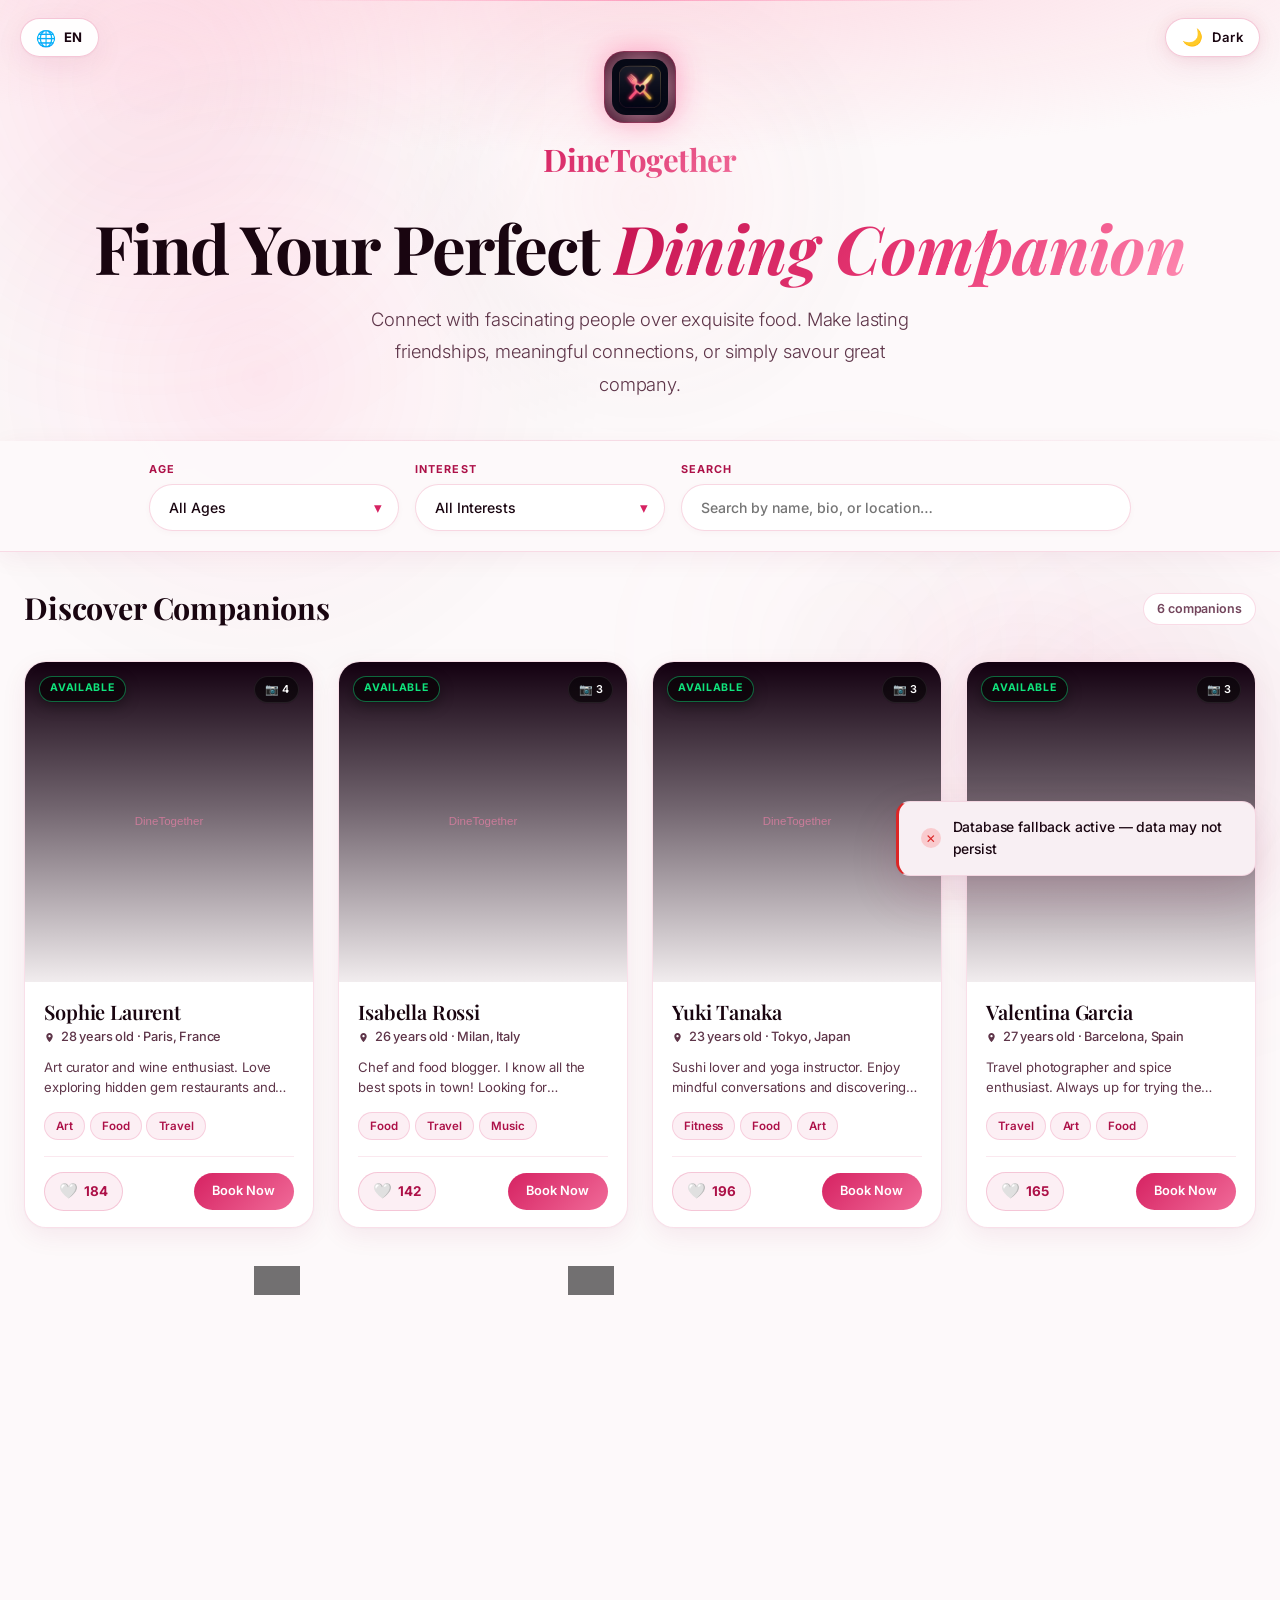
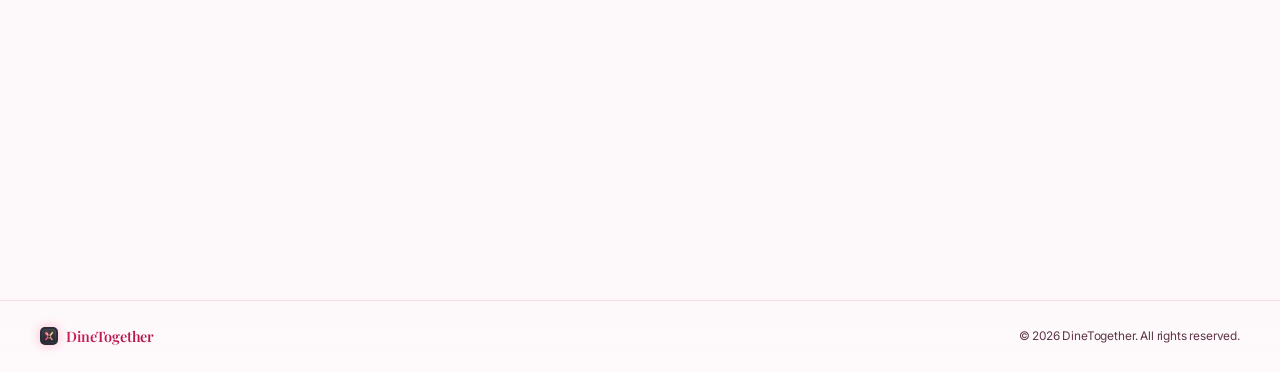
==== commit 83e704e0: "feat: add admin dashboard and location localization support" ====
--- a/index.html
+++ b/index.html
@@ -212,7 +212,7 @@
         <div class="admin-header-strip">
             <div class="admin-brand-badge">
                 <img src="icons/icon-512.png" alt="DineTogether" width="28" height="28" class="admin-brand-icon">
-                <span class="admin-brand-title">DineTogether Admin</span>
+                <span class="admin-brand-title" data-i18n="adminBrandTitle">DineTogether Admin</span>
             </div>
             <div class="admin-quick-stats" id="admin-quick-stats">
                 <span class="quick-stat"><span class="quick-stat-num" id="qs-profiles">0</span><span
@@ -227,7 +227,7 @@
         <div class="admin-tabs" role="tablist" aria-label="Admin sections">
             <button class="admin-tab admin-exit-tab" type="button" data-page="client" title="Back to site"
                 aria-label="Back to main site">
-                ← Back to Site
+                <span class="admin-exit-arrow" aria-hidden="true">←</span> <span data-i18n="adminBackToSite">Back to Site</span>
             </button>
             <button class="admin-tab active" type="button" data-tab="profiles" id="tab-profiles" role="tab"
                 aria-selected="true" aria-controls="admin-profiles">
@@ -235,7 +235,7 @@
                     <path
                         d="M12 12c2.21 0 4-1.79 4-4s-1.79-4-4-4-4 1.79-4 4 1.79 4 4 4zm0 2c-2.67 0-8 1.34-8 4v2h16v-2c0-2.66-5.33-4-8-4z" />
                 </svg>
-                Profiles
+                <span data-i18n="adminProfilesTab">Profiles</span>
             </button>
             <button class="admin-tab" type="button" data-tab="requests" id="tab-requests" role="tab"
                 aria-selected="false" aria-controls="admin-requests">
@@ -243,7 +243,7 @@
                     <path
                         d="M20 4H4c-1.1 0-2 .9-2 2v12c0 1.1.9 2 2 2h16c1.1 0 2-.9 2-2V6c0-1.1-.9-2-2-2zm0 14H4V8l8 5 8-5v10zm-8-7L4 6h16l-8 5z" />
                 </svg>
-                Bookings <span id="request-badge" class="badge" hidden>0</span>
+                <span data-i18n="adminBookingsTab">Bookings</span> <span id="request-badge" class="badge" hidden>0</span>
             </button>
             <button class="admin-tab" type="button" data-tab="clients" id="tab-clients" role="tab"
                 aria-selected="false" aria-controls="admin-clients">
@@ -251,7 +251,7 @@
                     <path
                         d="M16 11c1.66 0 2.99-1.34 2.99-3S17.66 5 16 5c-1.66 0-3 1.34-3 3s1.34 3 3 3zm-8 0c1.66 0 2.99-1.34 2.99-3S9.66 5 8 5C6.34 5 5 6.34 5 8s1.34 3 3 3zm0 2c-2.33 0-7 1.17-7 3.5V19h14v-2.5c0-2.33-4.67-3.5-7-3.5zm8 0c-.29 0-.62.02-.97.05 1.16.84 1.97 1.97 1.97 3.45V19h6v-2.5c0-2.33-4.67-3.5-7-3.5z" />
                 </svg>
-                Clients
+                <span data-i18n="adminClientsTab">Clients</span>
             </button>
             <button class="admin-tab" type="button" data-tab="database" id="tab-database" role="tab"
                 aria-selected="false" aria-controls="admin-database">
@@ -259,18 +259,18 @@
                     <path
                         d="M12 2C6.48 2 2 4.02 2 6.5v11C2 20 6.48 22 12 22s10-2.02 10-4.5v-11C22 4.02 17.52 2 12 2zm0 2.2c3.98 0 7.8 1.14 8 2.3-.2 1.16-4.02 2.3-8 2.3s-7.8-1.14-8-2.3c.2-1.16 4.02-2.3 8-2.3zm8 6.3c-.56.55-2.22 1.25-4.47 1.63-.97.16-2.22.27-3.53.27s-2.56-.11-3.53-.27C6.22 11.75 4.56 11.05 4 10.5V8.53c1.94 1.12 5.02 1.67 8 1.67s6.06-.55 8-1.67v1.97zm0 5.5c-.56.55-2.22 1.25-4.47 1.63-.97.16-2.22.27-3.53.27s-2.56-.11-3.53-.27C6.22 17.25 4.56 16.55 4 16v-1.97c1.94 1.12 5.02 1.67 8 1.67s6.06-.55 8-1.67v1.97z" />
                 </svg>
-                SQLite DB
+                <span data-i18n="adminDatabaseTab">SQLite DB</span>
             </button>
         </div>
 
         <div id="admin-profiles" class="admin-panel active" role="tabpanel" aria-labelledby="tab-profiles">
             <div class="panel-header">
-                <h2>Manage Profiles</h2>
+                <h2 data-i18n="adminManageProfiles">Manage Profiles</h2>
                 <button class="btn btn-primary btn-icon" type="button" id="btn-add-profile">
                     <svg width="15" height="15" fill="currentColor" viewBox="0 0 24 24" aria-hidden="true">
                         <path d="M19 13h-6v6h-2v-6H5v-2h6V5h2v6h6v2z" />
                     </svg>
-                    Add Profile
+                    <span data-i18n="adminAddProfile">Add Profile</span>
                 </button>
             </div>
             <div id="admin-profiles-list" class="admin-profiles-list"></div>
@@ -278,17 +278,17 @@
 
         <div id="admin-requests" class="admin-panel" role="tabpanel" aria-labelledby="tab-requests" hidden>
             <div class="panel-header" style="flex-direction:column;align-items:flex-start;gap:0.75rem">
-                <h2>Manage Bookings</h2>
+                <h2 data-i18n="adminManageBookings">Manage Bookings</h2>
                 <div class="requests-filter-pills" id="requests-filter-pills" role="tablist"
                     aria-label="Filter bookings">
                     <button class="req-filter-pill active" type="button" data-filter="all" role="tab"
-                        aria-selected="true">All Bookings (<span id="cnt-all">0</span>)</button>
+                        aria-selected="true"><span data-i18n="adminFilterAll">All Bookings</span> (<span id="cnt-all">0</span>)</button>
                     <button class="req-filter-pill" type="button" data-filter="pending" role="tab"
-                        aria-selected="false">⏳ Pending (<span id="cnt-pending">0</span>)</button>
+                        aria-selected="false"><span data-i18n="adminFilterPending">⏳ Pending</span> (<span id="cnt-pending">0</span>)</button>
                     <button class="req-filter-pill" type="button" data-filter="accepted" role="tab"
-                        aria-selected="false">✅ Accepted (<span id="cnt-accepted">0</span>)</button>
+                        aria-selected="false"><span data-i18n="adminFilterAccepted">✅ Accepted</span> (<span id="cnt-accepted">0</span>)</button>
                     <button class="req-filter-pill" type="button" data-filter="declined" role="tab"
-                        aria-selected="false">❌ Cancelled (<span id="cnt-declined">0</span>)</button>
+                        aria-selected="false"><span data-i18n="adminFilterCancelled">❌ Cancelled</span> (<span id="cnt-declined">0</span>)</button>
                 </div>
             </div>
             <div id="admin-requests-list" class="admin-requests-list"></div>
@@ -296,65 +296,62 @@
 
         <div id="admin-clients" class="admin-panel" role="tabpanel" aria-labelledby="tab-clients" hidden>
             <div class="panel-header">
-                <h2>Registered Clients</h2>
+                <h2 data-i18n="adminRegisteredClients">Registered Clients</h2>
             </div>
             <div id="admin-clients-list" class="admin-clients-list"></div>
         </div>
 
         <div id="admin-database" class="admin-panel" role="tabpanel" aria-labelledby="tab-database" hidden>
             <div class="panel-header">
-                <h2>SQLite Database Manager</h2>
+                <h2 data-i18n="adminSqliteDbManager">SQLite Database Manager</h2>
                 <div style="display:flex;gap:0.5rem;flex-wrap:wrap">
                     <button class="btn btn-primary btn-icon" type="button" id="btn-download-sqlite"
                         title="Download real binary .sqlite file">
                         <svg width="15" height="15" fill="currentColor" viewBox="0 0 24 24" aria-hidden="true">
                             <path d="M19 9h-4V3H9v6H5l7 7 7-7zM5 18v2h14v-2H5z" />
                         </svg>
-                        Export .sqlite File
+                        <span data-i18n="adminExportSqlite">Export .sqlite File</span>
                     </button>
                     <button class="btn btn-secondary btn-icon" type="button" id="btn-export-json">
                         <svg width="15" height="15" fill="currentColor" viewBox="0 0 24 24" aria-hidden="true">
                             <path
                                 d="M14 2H6c-1.1 0-1.99.9-1.99 2L4 20c0 1.1.89 2 1.99 2H18c1.1 0 2-.9 2-2V8l-6-6zm2 16H8v-2h8v2zm0-4H8v-2h8v2zm-3-5V3.5L18.5 9H13z" />
                         </svg>
-                        Export JSON
+                        <span data-i18n="adminExportJson">Export JSON</span>
                     </button>
                 </div>
             </div>
             <div class="db-manager-grid">
                 <div class="db-card">
-                    <div class="db-card-title">Engine &amp; Persistence Status</div>
-                    <div class="db-stat-row"><span>Engine:</span><strong style="color:var(--rose-soft)">sql.js SQLite 3
+                    <div class="db-card-title" data-i18n="adminEngineStatus">Engine &amp; Persistence Status</div>
+                    <div class="db-stat-row"><span data-i18n="adminEngine">Engine:</span><strong style="color:var(--rose-soft)">sql.js SQLite 3
                             (WebAssembly)</strong></div>
-                    <div class="db-stat-row"><span>Storage:</span><strong style="color:var(--success)">IndexedDB Binary
-                            Store (DineTogetherV3)</strong></div>
-                    <div class="db-stat-row"><span>Sync Mode:</span><strong>Real-time flush on every write</strong>
+                    <div class="db-stat-row"><span data-i18n="adminStorage">Storage:</span><strong style="color:var(--success)" data-i18n="adminStorageVal">IndexedDB Binary Store (DineTogetherV3)</strong></div>
+                    <div class="db-stat-row"><span data-i18n="adminSyncMode">Sync Mode:</span><strong data-i18n="adminRealtimeFlush">Real-time flush on every write</strong>
                     </div>
                 </div>
                 <div class="db-card">
-                    <div class="db-card-title">Live SQLite Tables &amp; Rows</div>
-                    <div class="db-stat-row"><span>profiles:</span><strong id="db-stat-profiles" class="badge">0
+                    <div class="db-card-title" data-i18n="adminLiveTables">Live SQLite Tables &amp; Rows</div>
+                    <div class="db-stat-row"><span data-i18n="adminTableProfiles">profiles (Companions):</span><strong id="db-stat-profiles" class="badge">0
                             rows</strong></div>
-                    <div class="db-stat-row"><span>clients:</span><strong id="db-stat-clients" class="badge">0
+                    <div class="db-stat-row"><span data-i18n="adminTableClients">clients (Registered):</span><strong id="db-stat-clients" class="badge">0
                             rows</strong></div>
-                    <div class="db-stat-row"><span>requests:</span><strong id="db-stat-requests" class="badge">0
+                    <div class="db-stat-row"><span data-i18n="adminTableRequests">requests (Bookings):</span><strong id="db-stat-requests" class="badge">0
                             rows</strong></div>
-                    <div class="db-stat-row"><span>photos (IDB store):</span><strong id="db-stat-photos"
+                    <div class="db-stat-row"><span data-i18n="adminTablePhotos">photos (IDB Gallery):</span><strong id="db-stat-photos"
                             class="badge">0 files</strong></div>
                 </div>
             </div>
 
             <!-- SQL Query Runner -->
             <div class="db-query-section" style="margin-top:1.5rem">
-                <h3
-                    style="font-size:1.05rem;margin-bottom:0.6rem;color:var(--text);font-family:'Playfair Display',serif">
-                    Execute SQL Query (Direct to SQLite)</h3>
+                <h3 style="font-size:1.05rem;margin-bottom:0.6rem;color:var(--text);font-family:'Playfair Display',serif" data-i18n="adminExecuteSql">Execute SQL Query (Direct to SQLite)</h3>
                 <div style="display:flex;gap:0.75rem;margin-bottom:0.75rem;flex-wrap:wrap">
-                    <input type="text" id="sql-query-input"
+                    <input type="text" id="sql-query-input" data-i18n-placeholder="adminSqlPlaceholder"
                         value="SELECT id, name, age, likes, location, available FROM profiles"
                         style="flex:1;min-width:0;background:var(--bg-elevated);border:1px solid var(--border);border-radius:var(--radius-xs);padding:0.6rem 0.9rem;color:var(--text);font-family:monospace;font-size:0.85rem"
                         aria-label="SQL query input">
-                    <button class="btn btn-primary" id="btn-run-query" type="button">Run SQL</button>
+                    <button class="btn btn-primary" id="btn-run-query" type="button" data-i18n="adminRunSql">Run SQL</button>
                 </div>
                 <div id="sql-query-result"
                     style="overflow-x:auto;max-height:300px;background:var(--bg-card);border:1px solid var(--border);border-radius:var(--radius-xs);padding:0.75rem;font-size:0.8rem;font-family:monospace">
--- a/styles.css
+++ b/styles.css
@@ -311,10 +311,11 @@
     display: flex;
     align-items: center;
     justify-content: space-between;
-    gap: 1rem;
-    padding: max(1.2rem, calc(env(safe-area-inset-top, 0px) + 0.8rem)) 1.5rem 0.5rem;
-    max-width: 1200px;
+    gap: 1.25rem;
+    padding: max(1.25rem, calc(env(safe-area-inset-top, 0px) + 0.8rem)) calc(max(1.25rem, calc(env(safe-area-inset-right, 0px) + 0.85rem)) + 120px) 0.5rem calc(max(1.25rem, calc(env(safe-area-inset-left, 0px) + 0.85rem)) + 115px);
+    max-width: 1360px;
     margin: 0 auto;
+    box-sizing: border-box;
     flex-wrap: wrap;
 }
 .admin-brand-badge {
@@ -355,6 +356,13 @@
 }
 .quick-stat-lbl { font-size: .58rem; color: var(--text-dim); text-transform: uppercase; letter-spacing: .08em; font-weight: 600; }
 
+.admin-exit-arrow {
+    display: inline-block;
+    transition: transform 0.2s var(--ease);
+}
+.admin-exit-tab:hover .admin-exit-arrow {
+    transform: translateX(-3px);
+}
 .admin-exit-tab {
     background: rgba(255, 45, 120, 0.12) !important;
     border-color: rgba(255, 45, 120, 0.35) !important;
@@ -1795,24 +1803,80 @@
         width: calc(100% - 1.5rem);
     }
 
-    /* Admin View Mobile */
+    /* Admin View Mobile — Clean Spacing Under Toggles */
     .admin-header-strip {
-        padding: max(0.8rem, calc(env(safe-area-inset-top, 0px) + 0.4rem)) 1rem 0.4rem;
+        padding: max(4.6rem, calc(env(safe-area-inset-top, 0px) + 4.2rem)) 1rem 0.6rem !important;
+        flex-direction: column !important;
+        align-items: center !important;
+        justify-content: center !important;
+        gap: 0.85rem !important;
+        text-align: center !important;
+    }
+    .admin-brand-badge {
+        margin: 0 auto;
+    }
+    .admin-quick-stats {
+        display: flex !important;
+        justify-content: center !important;
+        width: 100% !important;
+        gap: 0.5rem !important;
     }
     .admin-tabs {
-        display: flex;
-        overflow-x: auto;
-        -webkit-overflow-scrolling: touch;
-        gap: 0.4rem;
-        padding: 0.5rem 1rem;
-        scrollbar-width: none;
-    }
-    .admin-tabs::-webkit-scrollbar { display: none; }
+        display: flex !important;
+        flex-wrap: nowrap !important;
+        overflow-x: auto !important;
+        -webkit-overflow-scrolling: touch !important;
+        justify-content: flex-start !important;
+        gap: 0.5rem !important;
+        padding: 0.75rem 1rem !important;
+        width: 100% !important;
+        max-width: 100% !important;
+        box-sizing: border-box !important;
+        scrollbar-width: none !important;
+        overscroll-behavior-x: contain;
+        scroll-behavior: smooth;
+    }
+    .admin-tabs::-webkit-scrollbar {
+        display: none !important;
+        width: 0 !important;
+        height: 0 !important;
+    }
     .admin-tab {
-        white-space: nowrap;
-        flex-shrink: 0;
-        padding: 0.55rem 0.95rem;
-        font-size: 0.82rem;
+        white-space: nowrap !important;
+        flex-shrink: 0 !important;
+        padding: 0.55rem 1rem !important;
+        font-size: 0.82rem !important;
+    }
+    .panel-header {
+        width: 100% !important;
+        max-width: 100% !important;
+        box-sizing: border-box !important;
+    }
+    .requests-filter-pills {
+        display: flex !important;
+        flex-wrap: nowrap !important;
+        overflow-x: auto !important;
+        -webkit-overflow-scrolling: touch !important;
+        justify-content: flex-start !important;
+        gap: 0.45rem !important;
+        padding: 0.25rem 0.15rem 0.55rem !important;
+        width: 100% !important;
+        max-width: 100% !important;
+        box-sizing: border-box !important;
+        scrollbar-width: none !important;
+        overscroll-behavior-x: contain;
+        scroll-behavior: smooth;
+    }
+    .requests-filter-pills::-webkit-scrollbar {
+        display: none !important;
+        width: 0 !important;
+        height: 0 !important;
+    }
+    .req-filter-pill {
+        white-space: nowrap !important;
+        flex-shrink: 0 !important;
+        padding: 0.45rem 0.95rem !important;
+        font-size: 0.8rem !important;
     }
     .admin-panel {
         padding: 0 1rem calc(3rem + env(safe-area-inset-bottom, 0px));
@@ -2672,3 +2736,345 @@
     background: var(--danger) !important;
     color: #ffffff !important;
 }
+
+
+/* ═════════════════════════════════════════════════════════════════
+   ADMIN ENHANCEMENT: LUXURY LIGHT MODE, DARK MODE & ARABIC RTL
+   ═════════════════════════════════════════════════════════════════ */
+
+/* ── Admin Light Mode Refinements ── */
+[data-theme="light"] .admin-brand-badge {
+    background: #ffffff;
+    border: 1px solid rgba(214, 34, 98, 0.18);
+    box-shadow: 0 2px 14px rgba(138, 20, 68, 0.08);
+}
+[data-theme="light"] .admin-brand-title {
+    background: linear-gradient(135deg, #ad1148 0%, #d62262 100%);
+    -webkit-background-clip: text;
+    background-clip: text;
+    -webkit-text-fill-color: transparent;
+}
+[data-theme="light"] .quick-stat {
+    background: #ffffff;
+    border: 1px solid rgba(214, 34, 98, 0.16);
+    box-shadow: 0 2px 8px rgba(138, 20, 68, 0.04);
+}
+[data-theme="light"] .quick-stat-num {
+    background: linear-gradient(135deg, #ad1148 0%, #d62262 100%);
+    -webkit-background-clip: text;
+    background-clip: text;
+    -webkit-text-fill-color: transparent;
+}
+[data-theme="light"] .quick-stat-lbl {
+    color: #73455c;
+}
+[data-theme="light"] .admin-tab {
+    background: #ffffff;
+    border: 1px solid rgba(214, 34, 98, 0.18);
+    color: #5e3549;
+    box-shadow: 0 2px 8px rgba(0, 0, 0, 0.03);
+}
+[data-theme="light"] .admin-tab:hover {
+    background: #fdf2f5;
+    border-color: rgba(214, 34, 98, 0.35);
+    color: #ad1148;
+}
+[data-theme="light"] .admin-tab.active {
+    background: linear-gradient(135deg, #d62262 0%, #f04d87 100%);
+    color: #ffffff;
+    border-color: transparent;
+    box-shadow: 0 4px 16px rgba(214, 34, 98, 0.28);
+}
+[data-theme="light"] .admin-exit-tab {
+    background: #fdf2f5 !important;
+    border-color: rgba(214, 34, 98, 0.28) !important;
+    color: #ad1148 !important;
+}
+[data-theme="light"] .admin-exit-tab:hover {
+    background: #d62262 !important;
+    border-color: transparent !important;
+    color: #ffffff !important;
+    box-shadow: 0 4px 16px rgba(214, 34, 98, 0.28) !important;
+}
+[data-theme="light"] .panel-header h2 {
+    color: #190510;
+}
+[data-theme="light"] .admin-profile-card {
+    background: #ffffff;
+    border: 1px solid rgba(214, 34, 98, 0.14);
+    box-shadow: 0 4px 18px rgba(138, 20, 68, 0.05);
+}
+[data-theme="light"] .admin-profile-card:hover {
+    border-color: rgba(214, 34, 98, 0.38);
+    box-shadow: 0 8px 24px rgba(138, 20, 68, 0.1);
+}
+[data-theme="light"] .admin-profile-name {
+    color: #190510;
+}
+[data-theme="light"] .admin-profile-meta {
+    color: #5e3549;
+}
+[data-theme="light"] .btn-edit {
+    background: #fdf2f5;
+    border: 1px solid rgba(214, 34, 98, 0.22);
+    color: #7d0a33;
+}
+[data-theme="light"] .btn-edit:hover {
+    background: #d62262;
+    color: #ffffff;
+    border-color: transparent;
+}
+[data-theme="light"] .btn-delete {
+    background: #fef2f2;
+    border: 1px solid rgba(220, 38, 38, 0.22);
+    color: #dc2626;
+}
+[data-theme="light"] .btn-delete:hover {
+    background: #dc2626;
+    color: #ffffff;
+    border-color: transparent;
+}
+[data-theme="light"] .req-filter-pill {
+    background: #ffffff;
+    border: 1px solid rgba(214, 34, 98, 0.18);
+    color: #5e3549;
+    box-shadow: 0 2px 6px rgba(0, 0, 0, 0.02);
+}
+[data-theme="light"] .req-filter-pill:hover {
+    background: #fdf2f5;
+    border-color: rgba(214, 34, 98, 0.35);
+    color: #ad1148;
+}
+[data-theme="light"] .req-filter-pill.active {
+    background: linear-gradient(135deg, #d62262 0%, #f04d87 100%);
+    color: #ffffff;
+    border-color: transparent;
+    box-shadow: 0 4px 16px rgba(214, 34, 98, 0.25);
+}
+[data-theme="light"] .request-card {
+    background: #ffffff;
+    border: 1px solid rgba(214, 34, 98, 0.14);
+    box-shadow: 0 4px 18px rgba(138, 20, 68, 0.05);
+}
+[data-theme="light"] .request-card:hover {
+    border-color: rgba(214, 34, 98, 0.38);
+    box-shadow: 0 8px 24px rgba(138, 20, 68, 0.1);
+}
+[data-theme="light"] .request-client {
+    color: #190510;
+}
+[data-theme="light"] .request-phone {
+    background: #fdf2f5;
+    border: 1px solid rgba(214, 34, 98, 0.18);
+    color: #9c2250;
+}
+[data-theme="light"] .request-details {
+    color: #5e3549;
+}
+[data-theme="light"] .request-message {
+    background: #fdf6f8;
+    border: 1px solid rgba(214, 34, 98, 0.14);
+    border-left: 3px solid #d62262;
+    color: #3b1425;
+}
+[data-theme="light"] .btn-success {
+    background: #ecfdf5;
+    border: 1px solid rgba(16, 185, 129, 0.3);
+    color: #047857;
+}
+[data-theme="light"] .btn-success:hover {
+    background: #059669;
+    color: #ffffff;
+    border-color: transparent;
+}
+[data-theme="light"] .btn-danger {
+    background: #fef2f2;
+    border: 1px solid rgba(220, 38, 38, 0.25);
+    color: #dc2626;
+}
+[data-theme="light"] .btn-danger:hover {
+    background: #dc2626;
+    color: #ffffff;
+    border-color: transparent;
+}
+[data-theme="light"] .btn-warning {
+    background: #fffbeb;
+    border: 1px solid rgba(245, 158, 11, 0.3);
+    color: #b45309;
+}
+[data-theme="light"] .btn-warning:hover {
+    background: #d97706;
+    color: #ffffff;
+    border-color: transparent;
+}
+[data-theme="light"] .btn-pending {
+    background: #f8fafc;
+    border: 1px solid rgba(100, 116, 139, 0.25);
+    color: #334155;
+}
+[data-theme="light"] .btn-pending:hover {
+    background: #fdf2f5;
+    border-color: #d62262;
+    color: #d62262;
+}
+[data-theme="light"] .client-card {
+    background: #ffffff;
+    border: 1px solid rgba(214, 34, 98, 0.14);
+    box-shadow: 0 4px 18px rgba(138, 20, 68, 0.05);
+}
+[data-theme="light"] .client-card:hover {
+    border-color: rgba(214, 34, 98, 0.35);
+    box-shadow: 0 8px 26px rgba(138, 20, 68, 0.1);
+}
+[data-theme="light"] .client-name {
+    color: #190510;
+}
+[data-theme="light"] .client-phone {
+    color: #9c2250;
+}
+[data-theme="light"] .client-stat-item {
+    background: #fdf6f8;
+    border: 1px solid rgba(214, 34, 98, 0.12);
+    color: #3b1425;
+    padding: 0.24rem 0.65rem;
+    border-radius: 999px;
+}
+[data-theme="light"] .db-card,
+[data-theme="light"] .db-query-section {
+    background: #ffffff;
+    border: 1px solid rgba(214, 34, 98, 0.14);
+    box-shadow: 0 4px 18px rgba(138, 20, 68, 0.05);
+}
+[data-theme="light"] .db-card-title {
+    color: #9c2250;
+}
+[data-theme="light"] .db-stat-row {
+    border-bottom: 1px solid rgba(214, 34, 98, 0.08);
+    color: #5e3549;
+}
+[data-theme="light"] .db-stat-row strong {
+    color: #190510;
+}
+[data-theme="light"] .db-query-section h3 {
+    color: #190510;
+}
+[data-theme="light"] #sql-query-input {
+    background: #ffffff !important;
+    border: 1.5px solid rgba(214, 34, 98, 0.2) !important;
+    color: #190510 !important;
+}
+[data-theme="light"] #sql-query-result {
+    background: #fdf9fa !important;
+    border: 1px solid rgba(214, 34, 98, 0.14) !important;
+    color: #190510 !important;
+}
+[data-theme="light"] .sql-table th {
+    background: #f8eff3;
+    color: #7d0a33;
+    border-bottom: 1.5px solid rgba(214, 34, 98, 0.2);
+}
+[data-theme="light"] .sql-table td {
+    border-bottom: 1px solid rgba(214, 34, 98, 0.08);
+    color: #190510;
+}
+[data-theme="light"] .sql-table tr:hover td {
+    background: rgba(214, 34, 98, 0.05);
+}
+[data-theme="light"] .photo-upload-zone {
+    background: #fdf6f8;
+    border: 2px dashed rgba(214, 34, 98, 0.25);
+    color: #5e3549;
+}
+[data-theme="light"] .photo-upload-zone:hover,
+[data-theme="light"] .photo-upload-zone.drag-over {
+    border-color: #d62262;
+    background: #fdf2f5;
+}
+[data-theme="light"] .photo-upload-text {
+    color: #190510;
+}
+[data-theme="light"] .photo-upload-sub {
+    color: #73455c;
+}
+[data-theme="light"] .form-section-label {
+    color: #9c2250;
+    border-bottom-color: rgba(214, 34, 98, 0.12);
+}
+[data-theme="light"] .empty-state h3 {
+    color: #190510;
+}
+[data-theme="light"] .empty-state p {
+    color: #73455c;
+}
+
+/* ── Admin Arabic RTL Enhancements ── */
+[dir="rtl"] .admin-header-strip {
+    direction: rtl;
+    padding-left: calc(max(1.25rem, calc(env(safe-area-inset-left, 0px) + 0.85rem)) + 120px);
+    padding-right: calc(max(1.25rem, calc(env(safe-area-inset-right, 0px) + 0.85rem)) + 115px);
+}
+@media (max-width: 768px) {
+    [dir="rtl"] .admin-header-strip {
+        padding-left: 1rem !important;
+        padding-right: 1rem !important;
+    }
+}
+[dir="rtl"] .admin-exit-arrow {
+    transform: scaleX(-1);
+    margin-inline-end: 0.35rem;
+}
+[dir="rtl"] .admin-exit-tab:hover .admin-exit-arrow {
+    transform: scaleX(-1) translateX(-3px);
+}
+[dir="rtl"] .request-arrow,
+[dir="rtl"] .alt-arrow {
+    transform: scaleX(-1);
+}
+[dir="rtl"] .request-message {
+    border-right: 3px solid var(--rose) !important;
+    border-left: none !important;
+}
+[dir="rtl"] .request-actions .btn-delete {
+    margin-right: auto !important;
+    margin-left: 0 !important;
+}
+[dir="rtl"] .sql-table th,
+[dir="rtl"] .sql-table td {
+    text-align: right !important;
+}
+[dir="rtl"] .db-stat-row {
+    direction: rtl;
+}
+[dir="rtl"] .admin-profile-info,
+[dir="rtl"] .request-info {
+    text-align: right;
+}
+[dir="rtl"] .form-section-label,
+[dir="rtl"] .profile-form label {
+    text-align: right;
+}
+[dir="rtl"] .admin-brand-title,
+[dir="rtl"] .admin-tab,
+[dir="rtl"] .req-filter-pill,
+[dir="rtl"] .admin-profile-name,
+[dir="rtl"] .client-name,
+[dir="rtl"] .db-card-title,
+[dir="rtl"] .panel-header h2,
+[dir="rtl"] .db-query-section h3,
+[dir="rtl"] #profile-form-title,
+[dir="rtl"] .form-section-label {
+    font-family: 'Cairo', 'Inter', -apple-system, BlinkMacSystemFont, 'Segoe UI', Tahoma, sans-serif !important;
+}
+
+[dir="rtl"] button,
+[dir="rtl"] input,
+[dir="rtl"] select,
+[dir="rtl"] textarea,
+[dir="rtl"] .quick-stat-lbl,
+[dir="rtl"] .quick-stat-num {
+    font-family: 'Cairo', 'Inter', -apple-system, BlinkMacSystemFont, 'Segoe UI', Tahoma, sans-serif !important;
+}
+
+[dir="rtl"] .db-stat-row span {
+    text-align: right;
+}
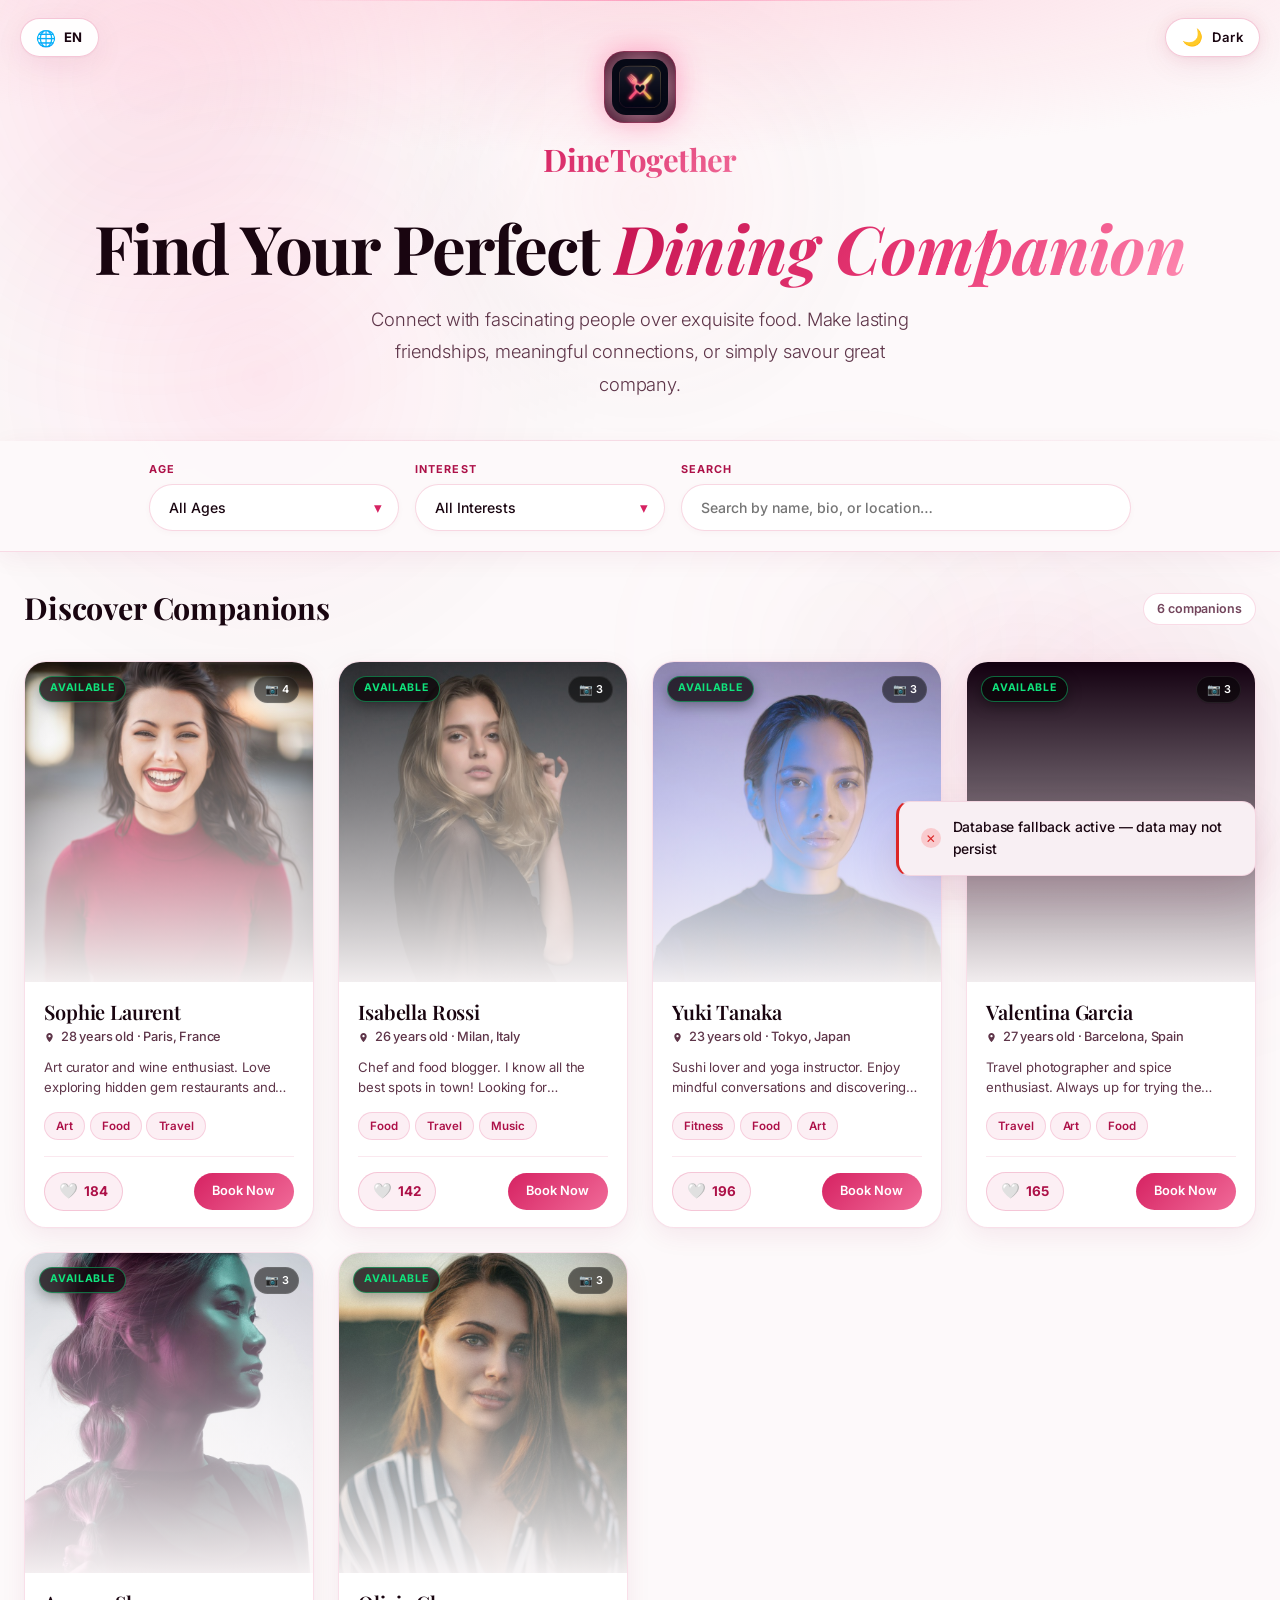
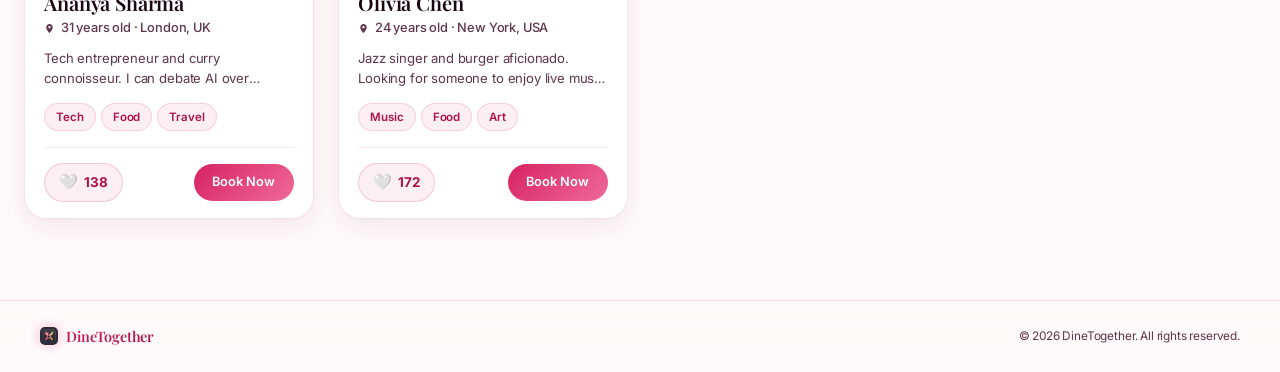
==== commit 68bcca80: "refactor: replace external image URLs with local static assets and update confirmation dialogs" ====
--- a/index.html
+++ b/index.html
@@ -427,7 +427,23 @@
         </div>
     </div>
 
-    <!-- DB module (must come before app.js) -->
+    <!-- Custom Beautiful Confirmation Dialog Modal -->
+    <div id="confirm-dialog-modal" class="modal-overlay confirm-modal-overlay" role="dialog" aria-modal="true" aria-labelledby="confirm-dialog-title" hidden>
+        <div class="modal confirm-modal-card">
+            <div class="confirm-icon-pulse">
+                <span id="confirm-dialog-icon">🗑️</span>
+            </div>
+            <h3 id="confirm-dialog-title" class="confirm-modal-title">Confirm Action</h3>
+            <p id="confirm-dialog-message" class="confirm-modal-message">Are you sure you want to proceed?</p>
+            <div class="confirm-modal-actions">
+                <button type="button" class="btn btn-secondary confirm-btn-cancel" id="confirm-dialog-cancel">Cancel</button>
+                <button type="button" class="btn btn-danger confirm-btn-confirm" id="confirm-dialog-confirm">Delete</button>
+            </div>
+        </div>
+    </div>
+
+    <!-- DB module & SweetAlert2 (must come before app.js) -->
+    <script src="public/vendor/sweetalert2.all.min.js"></script>
     <script src="db.js"></script>
     <script src="app.js" defer></script>
 </body>
--- a/styles.css
+++ b/styles.css
@@ -3078,3 +3078,163 @@
 [dir="rtl"] .db-stat-row span {
     text-align: right;
 }
+
+/* ── Beautiful Confirmation Dialog ── */
+.confirm-modal-overlay {
+    z-index: 3000 !important;
+    background: rgba(0, 0, 0, 0.72) !important;
+    backdrop-filter: blur(10px) !important;
+    -webkit-backdrop-filter: blur(10px) !important;
+}
+.confirm-modal-card {
+    max-width: 440px !important;
+    padding: 2.2rem 2rem !important;
+    text-align: center !important;
+    border-radius: var(--radius-lg) !important;
+    border: 1px solid var(--border-glow) !important;
+    background: var(--bg-surface) !important;
+    box-shadow: 0 24px 48px rgba(0, 0, 0, 0.4), 0 0 30px rgba(225, 29, 72, 0.15) !important;
+    animation: confirmModalIn 0.28s cubic-bezier(0.16, 1, 0.3, 1) !important;
+}
+@keyframes confirmModalIn {
+    from { opacity: 0; transform: scale(0.9) translateY(12px); }
+    to { opacity: 1; transform: scale(1) translateY(0); }
+}
+.confirm-icon-pulse {
+    width: 64px;
+    height: 64px;
+    margin: 0 auto 1.25rem;
+    border-radius: 50%;
+    background: rgba(225, 29, 72, 0.12);
+    border: 2px solid rgba(225, 29, 72, 0.3);
+    display: flex;
+    align-items: center;
+    justify-content: center;
+    font-size: 2rem;
+    animation: pulseIcon 2s infinite ease-in-out;
+}
+@keyframes pulseIcon {
+    0%, 100% { transform: scale(1); box-shadow: 0 0 0 0 rgba(225, 29, 72, 0.3); }
+    50% { transform: scale(1.05); box-shadow: 0 0 0 10px rgba(225, 29, 72, 0); }
+}
+.confirm-modal-title {
+    font-family: var(--font-display);
+    font-size: 1.4rem;
+    font-weight: 700;
+    color: var(--text);
+    margin: 0 0 0.6rem;
+    line-height: 1.3;
+}
+.confirm-modal-message {
+    color: var(--text-muted);
+    font-size: 0.95rem;
+    line-height: 1.55;
+    margin: 0 0 1.75rem;
+}
+.confirm-modal-actions {
+    display: flex;
+    gap: 0.75rem;
+    justify-content: center;
+}
+.confirm-modal-actions .btn {
+    flex: 1;
+    padding: 0.75rem 1.2rem;
+    font-size: 0.9rem;
+    font-weight: 600;
+    border-radius: var(--radius-sm);
+    cursor: pointer;
+    transition: all 0.2s ease;
+}
+.confirm-btn-confirm {
+    background: linear-gradient(135deg, #e11d48, #be123c) !important;
+    color: #fff !important;
+    border: none !important;
+    box-shadow: 0 4px 14px rgba(225, 29, 72, 0.4);
+}
+.confirm-btn-confirm:hover {
+    transform: translateY(-2px);
+    box-shadow: 0 6px 20px rgba(225, 29, 72, 0.55);
+}
+.confirm-btn-cancel {
+    background: var(--bg-elevated) !important;
+    color: var(--text) !important;
+    border: 1px solid var(--border) !important;
+}
+.confirm-btn-cancel:hover {
+    background: var(--bg-overlay) !important;
+    border-color: var(--border-strong) !important;
+    transform: translateY(-2px);
+}
+html[dir="rtl"] .confirm-modal-actions {
+    flex-direction: row-reverse;
+}
+
+/* ── SweetAlert2 Theme Overrides (Luxury Pink/Rose & Light/Dark) ── */
+div:where(.swal2-container) {
+    z-index: 3000 !important;
+    backdrop-filter: blur(10px) !important;
+    -webkit-backdrop-filter: blur(10px) !important;
+    background: rgba(0, 0, 0, 0.72) !important;
+}
+div:where(.swal2-container) div:where(.swal2-popup).dt-swal-popup {
+    background: var(--bg-surface) !important;
+    border: 1px solid var(--border-glow) !important;
+    border-radius: var(--radius-lg) !important;
+    box-shadow: 0 24px 50px rgba(0, 0, 0, 0.4), 0 0 35px rgba(225, 29, 72, 0.15) !important;
+    padding: 2.2rem 2rem !important;
+    max-width: 440px !important;
+    font-family: inherit !important;
+}
+div:where(.swal2-container) .dt-swal-title {
+    font-family: var(--font-display) !important;
+    font-size: 1.4rem !important;
+    font-weight: 700 !important;
+    color: var(--text) !important;
+    margin: 0.5rem 0 0.6rem !important;
+    padding: 0 !important;
+}
+div:where(.swal2-container) .dt-swal-text {
+    font-size: 0.95rem !important;
+    line-height: 1.55 !important;
+    color: var(--text-muted) !important;
+    margin: 0 0 1.5rem !important;
+    padding: 0 !important;
+}
+div:where(.swal2-container) div:where(.swal2-icon).swal2-warning {
+    border-color: #f43f5e !important;
+    color: #f43f5e !important;
+    margin: 0.5rem auto 1rem !important;
+}
+div:where(.swal2-container) .dt-swal-confirm {
+    background: linear-gradient(135deg, #e11d48, #be123c) !important;
+    color: #fff !important;
+    font-weight: 600 !important;
+    font-size: 0.9rem !important;
+    border-radius: var(--radius-sm) !important;
+    padding: 0.75rem 1.4rem !important;
+    box-shadow: 0 4px 14px rgba(225, 29, 72, 0.4) !important;
+    transition: all 0.2s ease !important;
+    border: none !important;
+}
+div:where(.swal2-container) .dt-swal-confirm:hover {
+    transform: translateY(-2px) !important;
+    box-shadow: 0 6px 20px rgba(225, 29, 72, 0.55) !important;
+}
+div:where(.swal2-container) .dt-swal-cancel {
+    background: var(--bg-elevated) !important;
+    color: var(--text) !important;
+    font-weight: 500 !important;
+    font-size: 0.9rem !important;
+    border: 1px solid var(--border) !important;
+    border-radius: var(--radius-sm) !important;
+    padding: 0.75rem 1.4rem !important;
+    transition: all 0.2s ease !important;
+}
+div:where(.swal2-container) .dt-swal-cancel:hover {
+    background: var(--bg-overlay) !important;
+    border-color: var(--border-strong) !important;
+    transform: translateY(-2px) !important;
+}
+html[dir="rtl"] div:where(.swal2-container) div:where(.swal2-actions) {
+    flex-direction: row-reverse !important;
+}
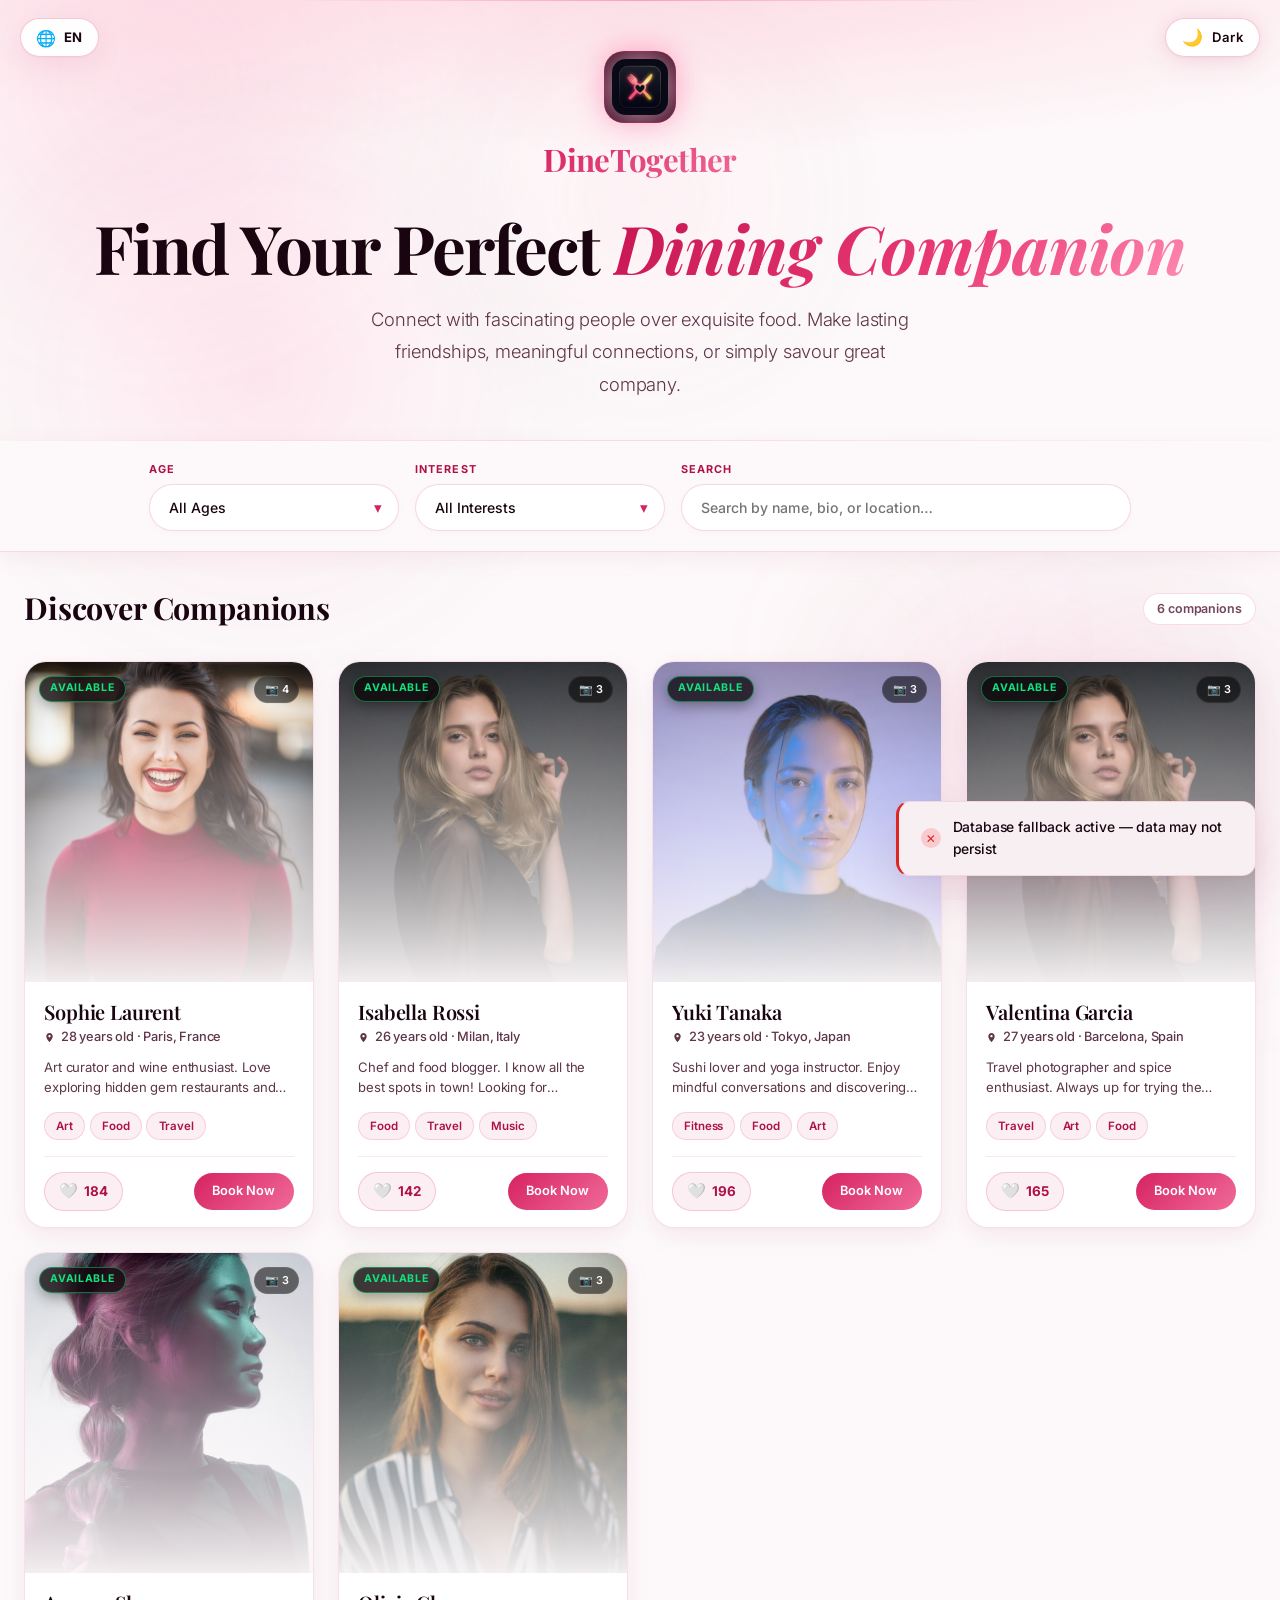
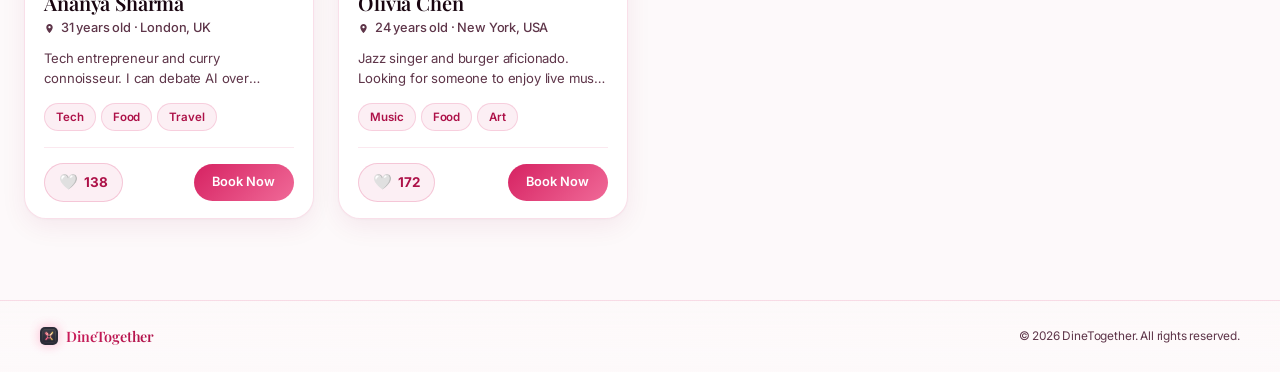
==== commit 516b32ac: "refactor: rename /public directory to /assets to prevent Vercel 404 conflict" ====
--- a/index.html
+++ b/index.html
@@ -443,7 +443,7 @@
     </div>
 
     <!-- DB module & SweetAlert2 (must come before app.js) -->
-    <script src="public/vendor/sweetalert2.all.min.js"></script>
+    <script src="assets/vendor/sweetalert2.all.min.js"></script>
     <script src="db.js"></script>
     <script src="app.js" defer></script>
 </body>
